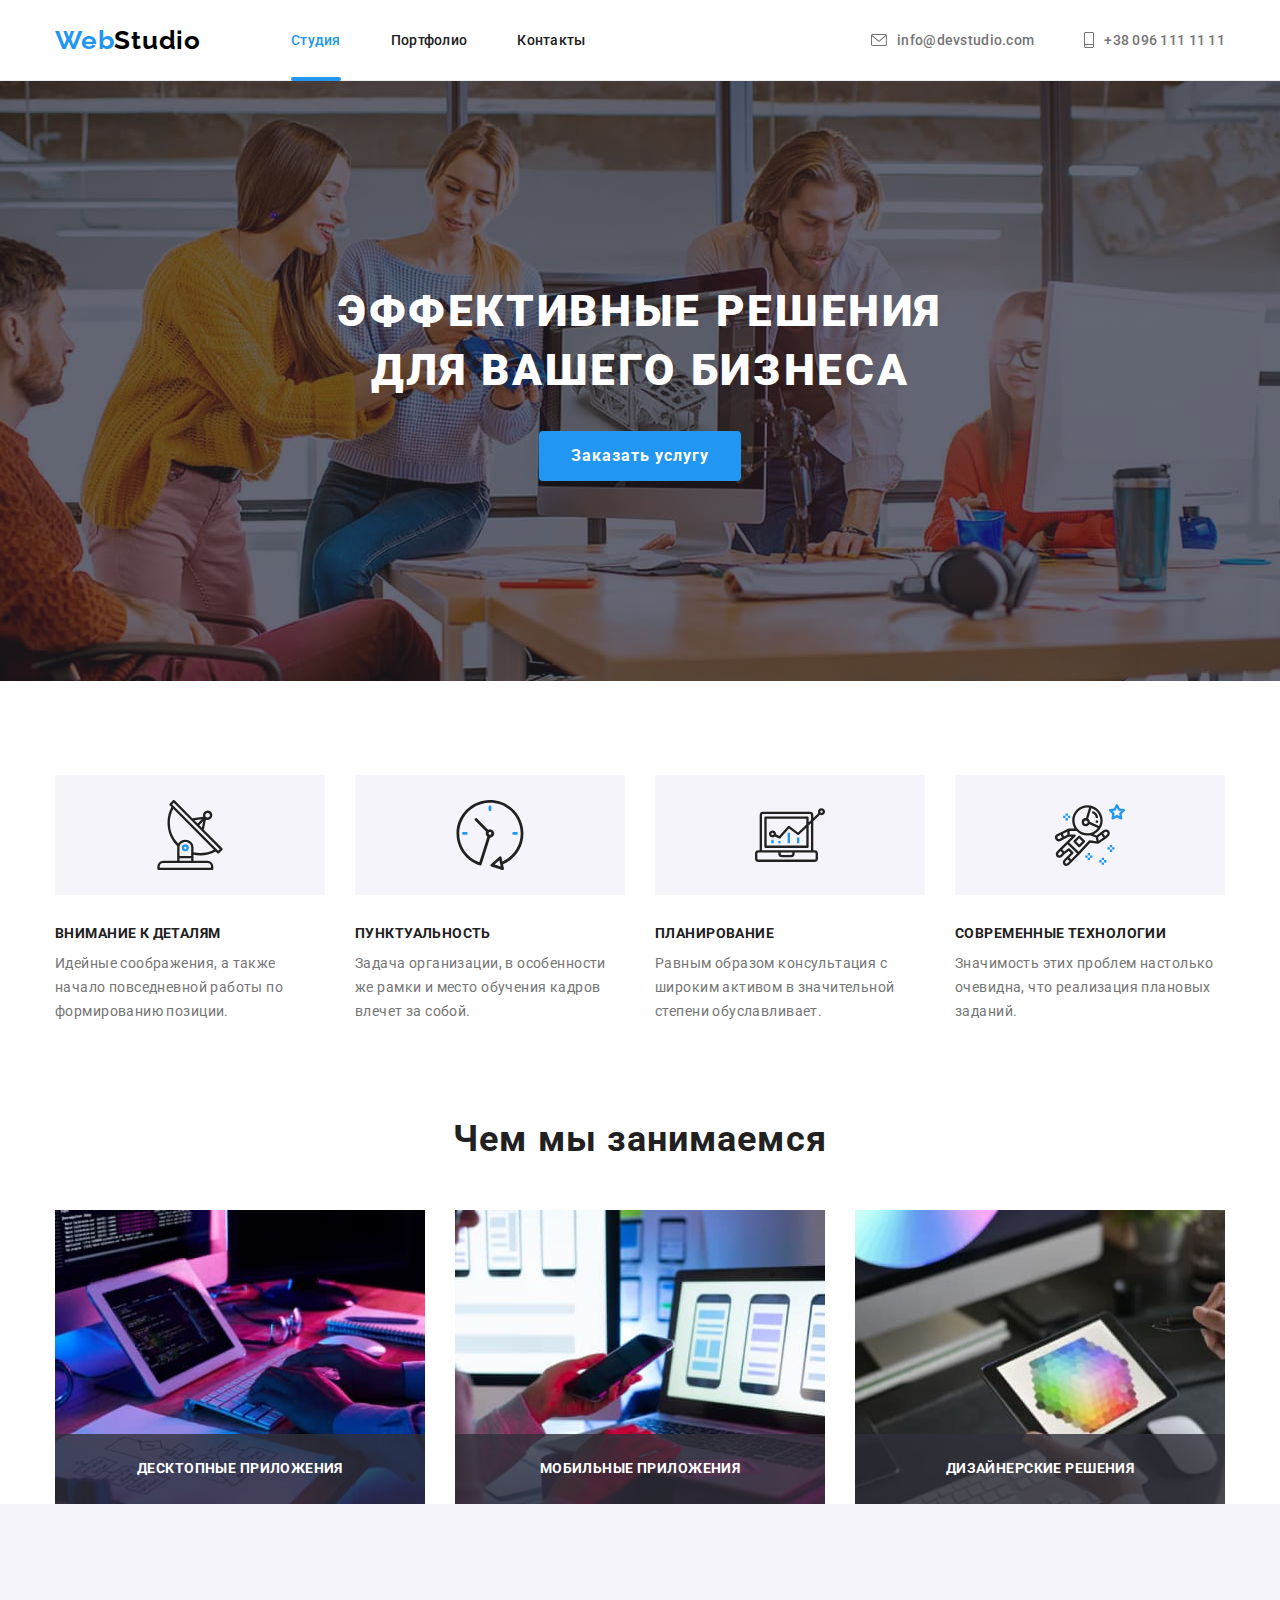
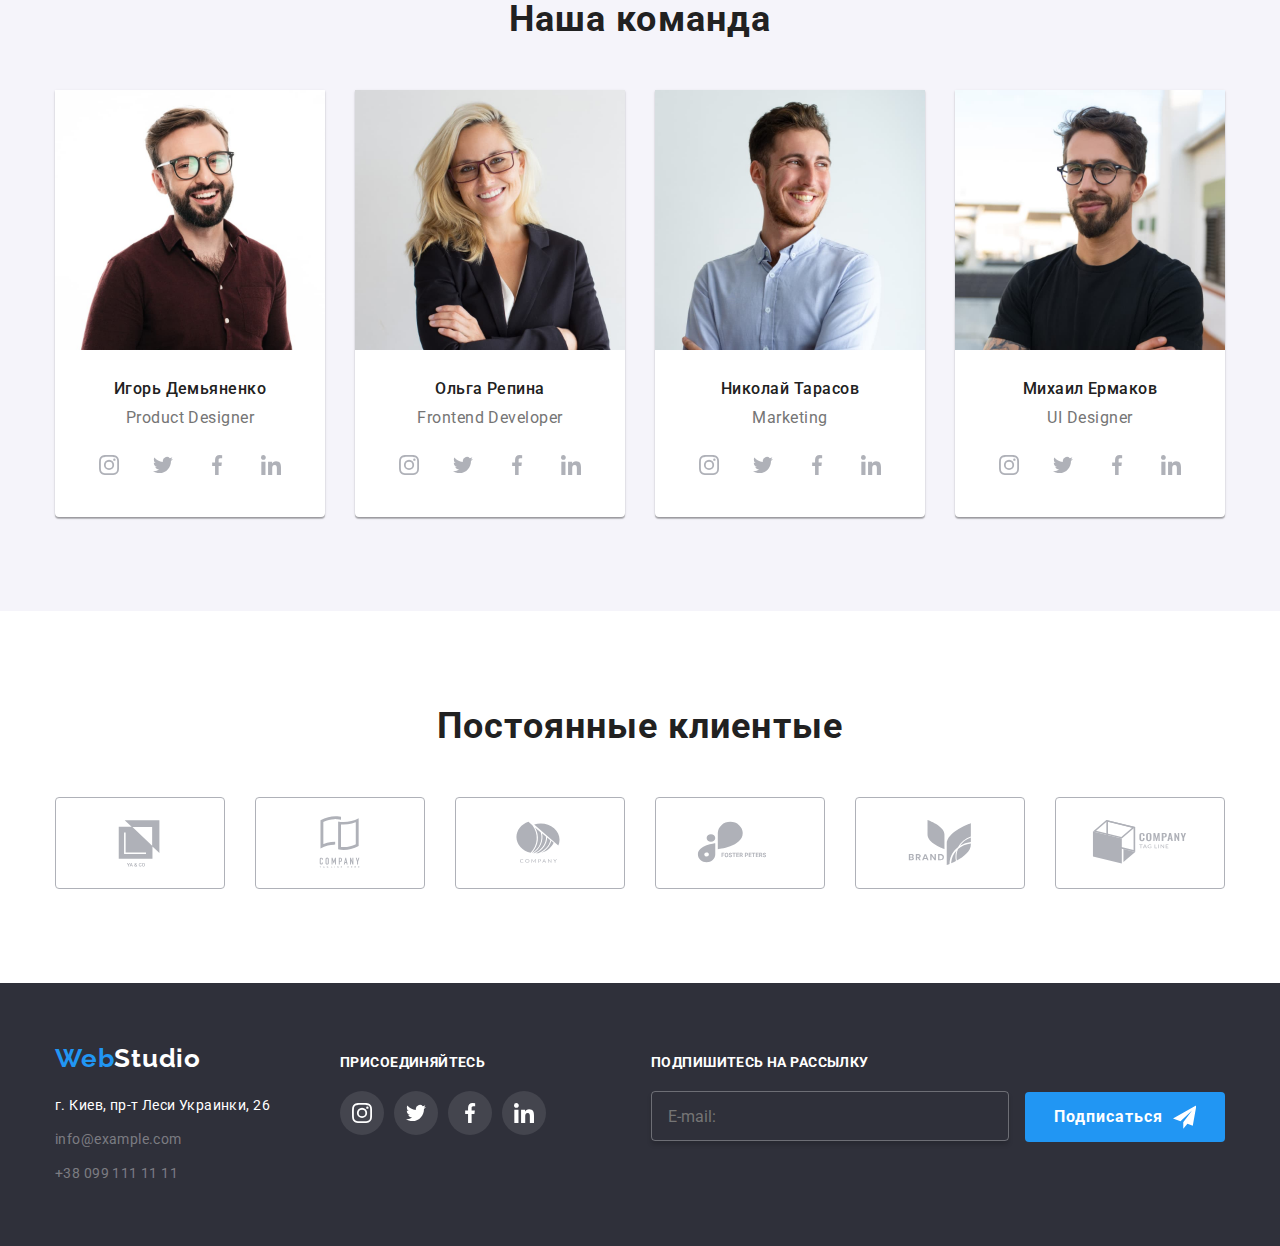
==== index.html @ 30e7fa19 "footer social" ====
<!DOCTYPE html>
<html lang="ru">
 <head>
    <meta charset="UTF-8">
    <meta http-equiv="X-UA-Compatible" content="IE=edge">
    <meta name="viewport" content="width=device-width, initial-scale=1.0">
    <title>WebStudio 7</title>
    <link 
       href="https://fonts.googleapis.com/css2?family=Raleway:wght@700&family=Roboto:wght@400;500;700;900&display=swap" 
       rel="stylesheet">
    <link  href="https://cdnjs.cloudflare.com/ajax/libs/modern-normalize/1.1.0/modern-normalize.min.css" rel="stylesheet">
      

    <link rel="stylesheet" href="./css/main.min.css">
 </head>
   <body>
       <!--LOGONAV--> 
        <header class="header">
            <div class="container header-container"> 
                <nav class="navigation">
                    <a class="logo" href="./index.html" lang="en">Web<span class="logo-color">Studio</span> </a>
                    <ul class="nav-list">
                        <li class="nav-list__item">
                            <a href="" class="nav-list__link link current">Студия</a>
                        </li>
                        <li class="nav-list__item">
                            <a href="./portfolio.html" class="nav-list__link link">Портфолио</a>
                        </li>
                        <li class="nav-list__item">
                            <a href="" class="nav-list__link link">Контакты</a>
                        </li>
                    </ul>
                </nav>   

                    <ul class="contact-list">
                        <li class="contact-item">
                            <a href="mailto:info@devstudio.com" class="contact-link mail link">
                            <svg class="icon-link-envelope"  width="16"  height="12">
                                <use href="./images/icon/symbol-defs.svg#icon-envelope"></use>
                            </svg>
                                 info@devstudio.com</a>
                        </li> 
                        <li class="contact-item ">
                            <a href="tel:+380961111111" class="contact-link phone link" > 
                                <svg class="icon-link-smartphone" width="10"  height="16">
                                    <use href="./images/icon/symbol-defs.svg#icon-smartphone"></use>
                                </svg>   
                                 +38 096 111 11 11</a>
                        </li>
                    </ul>
            </div>
        </header>
        <main>
            <!--BOX-->
            <section  class="box">
                <h1 class="box-title">Эффективные решения<br>для вашего бизнеса</h1>
                <button type="button" class="box-button" data-modal-open>Заказать услугу</button>   
            </section>
            <!--ПРЕТМУЩЕСТВА-->
            <section class="section">
                <div class="container"> 
                    <h2 class="visually-hidden" visually-hidden> Наши преимущества</h2>
                    <ul class="benefits-list">
                        <li class="benefits-list__item">
                            <div class="benefits-list__link" >
                                <svg class="benefits-list__icon" width="70"  height="70">
                                    <use href="./images/icon/symbol-defs.svg#icon-antenna"> </use>
                                 </svg>
                            </div>
                            <h3 class="benefits-list__title">Внимание к деталям</h3>
                            <p class="benefits-list__text">
                                Идейные соображения, а также начало повседневной работы по формированию позиции.
                            </p>
                        </li>
                        <li class="benefits-list__item">
                            <div class="benefits-list__link" >
                                <svg class="benefits-list__icon" width="70"  height="70">
                                    <use href="./images/icon/symbol-defs.svg#icon-clock"> </use>
                                 </svg>
                            </div>
                            <h3 class="benefits-list__title">Пунктуальность</h3>
                             <p class="benefits-list__text">
                                Задача организации, в особенности же рамки и место обучения кадров влечет за собой.
                             </p>
                        </li>
                        <li class="benefits-list__item">
                            <div class="benefits-list__link" >
                                <svg class="benefits-list__icon" width="70"  height="70">
                                    <use href="./images/icon/symbol-defs.svg#icon-diagram"> </use>
                                 </svg>
                            </div>
                            <h3 class="benefits-list__title">Планирование</h3>
                            <p class="benefits-list__text">
                                    Равным образом консультация с широким активом в значительной степени обуславливает.
                            </p>
                        </li>
                        <li class="benefits-list__item">
                            <div class="benefits-list__link" >
                                <svg class="benefits-list__icon" width="70"  height="70">
                                    <use href=  "./images/icon/symbol-defs.svg#icon-astronaut"> </use>
                                 </svg>
                            </div>
                            <h3 class="benefits-list__title">Современные технологии</h3>
                            <p class="benefits-list__text">
                                    Значимость этих проблем настолько очевидна, что реализация плановых заданий.
                            </p>
                        </li>
                    </ul>
                </div> 
            </section>   
            <!--Чем мы занимаемся-->
            <section class="directions section">
                <div class="container">
                    <h2 class="directions-title">Чем мы занимаемся</h2>
                  
                    <ul class="directions-list"> 
                        <li class="directions-list__item">
                                <a href="#" class="directions-list__link">
                                    <img src="./images/box1.jpg" alt="Работает за компютером"  width="370" height="297">
                                </a>
                                <p class="directions-list__text">Десктопные приложения</p>
                        </li>  
                        <li class="directions-list__item">
                                <a href="#" class="directions-list__link">
                                    <img src="./images/box2.jpg" alt="Выбирает дизайн мобильного приложения" width="370" height="297">
                                </a> 
                                <p class="directions-list__text">Мобильные приложения</p>
                        </li>
                        <li class="directions-list__item">
                                <a href="#" class="directions-list__link">
                                    <img src="./images/box3.jpg" alt="Выбирает цвет в палитре" width="370" height="297">
                                </a>
                                <p class="directions-list__text">Дизайнерские решения</p>

                        </li>
                     </ul>
                 </div>
            </section>   
            <!--Наша команда-->

                <section class="team section">
                    <div class="container"> 
                        <h2 class="team-title">Наша команда</h2>
                        <ul class="team-list">
                            <li class="team-list__item">
                                <img src="./images/productdesigner.jpg" alt="Фото Игоря Демьяненко" width="270" height="260">
                                <div class="team-list__container">
                                    <h3 class="team-list__name">Игорь Демьяненко</h3>
                                    <p class="team-list__position">Product Designer</p>
            <!-- Иконки соцсетей-->
                                    <ul class="social-list">
                                        <li class="social-list__item" > 
                                            <a class="social-list__link" href="">
                                            <svg class="social-list__icon" width="20"  height="20">
                                                <use href="./images/icon/symbol-defs.svg#icon-instagram"> </use>
                                            </svg>
                                            </a>
                                        </li>
                                        <li class="social-list__item"> 
                                            <a class="social-list__link"  href="">
                                            <svg class="social-list__icon" width="20"  height="20">
                                                <use href="./images/icon/symbol-defs.svg#icon-twitter"> </use>
                                            </svg>
                                            </a>
                                        </li>
                                        <li class="social-list__item"> 
                                            <a class="social-list__link" href="" >
                                            <svg class="social-list__icon" width="20"  height="20">
                                                <use href="./images/icon/symbol-defs.svg#icon-facebook"> </use>
                                            </svg>
                                            </a>
                                        </li>
                                        <li class="social-list__item"> 
                                            <a class="social-list__link" href="">
                                            <svg class="social-list__icon" width="20"  height="20">
                                                <use href="./images/icon/symbol-defs.svg#icon-linkedin"> </use>
                                            </svg>
                                            </a>
                                        </li>
                                    </ul>
                                </div>
                            </li>                   
                            <li class="team-list__item">
                                <img src="./images/frontenddeveloper.jpg" alt="Фото Ольги Репиной" width="270" height="260">
                                <div class="team-list__container">
                                    <h3 class="team-list__name">Ольга Репина</h3>
                                    <p class="team-list__position">Frontend Developer</p>

                                  <ul class="social-list">
                                        <li class="social-list__item" > 
                                            <a class="social-list__link" href="">
                                            <svg class="social-list__icon" width="20"  height="20">
                                                <use href="./images/icon/symbol-defs.svg#icon-instagram"> </use>
                                            </svg>
                                            </a>
                                        </li>
                                        <li class="social-list__item" > 
                                            <a class="social-list__link" href="">
                                            <svg class="social-list__icon" width="20"  height="20">
                                                <use href="./images/icon/symbol-defs.svg#icon-twitter"> </use>
                                            </svg>
                                            </a>
                                        </li>
                                        <li class="social-list__item" > 
                                            <a class="social-list__link" href="">
                                            <svg class="social-list__icon" width="20"  height="20">
                                                <use href="./images/icon/symbol-defs.svg#icon-facebook"> </use>
                                            </svg>
                                            </a>
                                        </li>
                                        <li class="social-list__item" > 
                                            <a class="social-list__link" href="">
                                            <svg class="social-list__icon" width="20"  height="20">
                                                <use href="./images/icon/symbol-defs.svg#icon-linkedin"> </use>
                                            </svg>
                                            </a>
                                        </li>
                                    </ul>
                                </div>    
                            </li>
                            <li class="team-list__item">
                                <img src="./images/marketing.jpg" alt="Фото Николая Тарасова" width="270" height="260">
                                <div class="team-list__container">
                                    <h3 class="team-list__name">Николай Тарасов</h3>
                                    <p class="team-list__position">Marketing</p>
                                    <ul class="social-list">
                                        <li class="social-list__item" > 
                                            <a class="social-list__link" href="">
                                            <svg class="social-list__icon" width="20"  height="20">
                                                <use href="./images/icon/symbol-defs.svg#icon-instagram"> </use>
                                            </svg>
                                            </a>
                                        </li>
                                        <li class="social-list__item" > 
                                            <a class="social-list__link" href="">
                                            <svg class="social-list__icon" width="20"  height="20">
                                                <use href="./images/icon/symbol-defs.svg#icon-twitter"> </use>
                                            </svg>
                                            </a>
                                        </li>
                                        <li class="social-list__item" > 
                                            <a class="social-list__link" href="">
                                            <svg class="social-list__icon" width="20"  height="20">
                                                <use href="./images/icon/symbol-defs.svg#icon-facebook"> </use>
                                            </svg>
                                            </a>
                                        </li>
                                        <li class="social-list__item" > 
                                            <a class="social-list__link" href="">
                                            <svg class="social-list__icon" width="20"  height="20">
                                                <use href="./images/icon/symbol-defs.svg#icon-linkedin"> </use>
                                            </svg>
                                            </a>
                                        </li>
                                    </ul>
                                </div>
                            </li>
                            <li class="team-list__item">
                                <img src="./images/uidesigner.jpg" alt="Фото Михаила Ермакова" width="270" height="260">
                                <div class="team-list__container">
                                    <h3 class="team-list__name">Михаил Ермаков</h3>
                                    <p class="team-list__position">UI Designer</p>
                                    <ul class="social-list links">
                                        <li class="social-list__item" > 
                                            <a class="social-list__link" href="">
                                            <svg class="social-list__icon" width="20"  height="20">
                                                <use href="./images/icon/symbol-defs.svg#icon-instagram"> </use>
                                            </svg>
                                            </a>
                                        </li>
                                        <li class="social-list__item" > 
                                            <a class="social-list__link" href="">
                                            <svg class="social-list__icon" width="20"  height="20">
                                                <use href="./images/icon/symbol-defs.svg#icon-twitter"> </use>
                                            </svg>
                                            </a>
                                        </li>
                                        <li class="social-list__item" > 
                                            <a class="social-list__link" href="">
                                            <svg class="social-list__icon" width="20"  height="20">
                                                <use href="./images/icon/symbol-defs.svg#icon-facebook"> </use>
                                            </svg>
                                            </a>
                                        </li>
                                        <li class="social-list__item" > 
                                            <a class="social-list__link" href="">
                                            <svg class="social-list__icon" width="20"  height="20">
                                                <use href="./images/icon/symbol-defs.svg#icon-linkedin"> </use>
                                            </svg>
                                            </a>
                                        </li>
                                    </ul>
                                </div>
                            </li>
                        </ul>   
                    </div> 
                </section>   
            <!--Постоянные клиентые-->

                <section class="clients section">
                    <div class="container">
                        <h2 class="clients-title">Постоянные клиентые</h2>
                        <ul class="clients-list"> 
                            <li class="clients-list__item">
                                <a href="#" class="clients-list__link">
                                    <svg class="clients-list__icon" width="106"  height="60">
                                        <use href="./images/icon/symbol-defs.svg#icon-Logo1"></use>
                                    </svg>
                                </a>
                            </li>
                            <li class="clients-list__item">
                                <a href="#" class="clients-list__link">
                                    <svg class="clients-list__icon" width="106"  height="60">
                                        <use href="./images/icon/symbol-defs.svg#icon-Logo2"></use>
                                    </svg>
                                </a>
                            </li> 
                            <li class="clients-list__item">
                                <a href="#" class="clients-list__link">
                                    <svg class="clients-list__icon" width="106"  height="60">
                                        <use href="./images/icon/symbol-defs.svg#icon-Logo3"></use>
                                    </svg>
                                </a>
                            </li> 
                            <li class="clients-list__item">
                                <a href="#" class="clients-list__link">
                                    <svg class="clients-list__icon" width="106"  height="60">
                                        <use href="./images/icon/symbol-defs.svg#icon-Logo4"></use>
                                    </svg>
                                </a>
                            </li> 
                            <li class="clients-list__item">
                                <a href="#" class="clients-list__link">
                                    <svg class="clients-list__icon" width="106"  height="60">
                                        <use href="./images/icon/symbol-defs.svg#icon-Logo5"></use>
                                    </svg>
                                </a>
                            </li> 
                            <li class="clients-list__item">
                                <a href="#" class="clients-list__link"><img src="" alt=""  width="" height="">
                                    <svg class="clients-list__icon" width="106"  height="60">
                                        <use href="./images/icon/symbol-defs.svg#icon-Logo6"></use>
                                    </svg>
                                </a>
                            </li>   
                         </ul>
                     </div>
                </section>   
        </main>
        <!--footer-->
        <footer class="footer">
            <div class="footer-container container"> 
                <div class="footer-position">
                    <a class="footer-logo"  href="./index.html" lang="en" >Web<span class="footer-color">Studio</span></a> 
                    <address class="address">
                        <ul class="address-list">
                            <li class="address-item">
                                <a href="https://www.google.com.ua/maps/place/%D0%B1%D1%83%D0%BB.+%D0%9B%D0%B5%D1%81%D0%B8+%D0%A3%D0%BA%D1%80%D0%B0%D0%B8%D0%BD%D0%BA%D0%B8,+26,+%D0%9A%D0%B8%D0%B5%D0%B2,+02000/@50.4265807,30.5361971,17z/data=!3m1!4b1!4m5!3m4!1s0x40d4cf0e033ecbe9:0x57a4dffefec77da0!8m2!3d50.4265807!4d30.5383858?hl=ru" 
                                    target="_blank" class="footer-address">г. Киев, пр-т Леси Украинки, 26</a>
                                </li>
                            <li class="address-item">
                                <a href="mailto:info@example.com" class="footer-link">info@example.com</a>
                            </li>
                            <li class="address-item">
                                <a href="tel:+3809911111111" class="footer-link">+38 099 111 11 11</a>
                            </li>
                        </ul>
                    </address>
                </div>
                
                <div class="footer-social">
                    <h3 class="footer-title">присоединяйтесь</h3>
                    <ul class="footer-social-list">
                        <li class="footer-social-list__item"> 
                            <a class="footer-social-list__link" href="">
                            <svg class="footer-social-list__icon" width="20"  height="20">
                                <use href="./images/icon/symbol-defs.svg#icon-instagram"> </use>
                            </svg>
                            </a>
                        </li>
                        <li class="footer-social-list__item"> 
                            <a class="footer-social-list__link" href="">
                            <svg class="footer-social-list__icon" width="20"  height="20">
                                <use href="./images/icon/symbol-defs.svg#icon-twitter"> </use>
                            </svg>
                            </a>
                        </li>
                        <li class="footer-social-list__item"> 
                            <a class="footer-social-list__link" href="">
                            <svg class="footer-social-list__icon" width="20"  height="20">
                                <use href="./images/icon/symbol-defs.svg#icon-facebook"> </use>
                            </svg>
                            </a>
                        </li>
                        <li class="footer-social-list__item"> 
                            <a class="footer-social-list__link" href="">
                            <svg class="footer-social-list__icon" width="20"  height="20">
                                <use href="./images/icon/symbol-defs.svg#icon-linkedin"> </use>
                            </svg>
                            </a>
                        </li>
                    </ul>
                </div>

        <!-- 6 дз футер-->
                <div class="subscribe">
                    <h3 class="subscribe-title">подпишитесь на рассылку</h3>
                    <form class="subscribe-form">

                        <label class="subscribe-label"> 
                          <input type="email" class="subscribe-input" name="email" placeholder="E-mail:"/>
                        </label>

                        <button type="submit" class="subscribe-button">Подписаться
                            <svg class="subscribe-button-icon" width="24"  height="24">
                                <use href="./images/icon/symbol-defs.svg#icon-icon-send"></use>
                            </svg>
                        </button>

                    </form>

                </div>
            </div> 
        </footer>

<!--модалное окно-->
        <div class="backdrop is-hidden" data-modal>
            <div class="modal">
                <button type="button" class="modal-button" data-modal-close>
                    <svg class="close-modal" width="30" height="30">
                        <use href="./images/icon/symbol-defs.svg#icon-close-modal-blue">
                        </use>
                    </svg>
                </button>

<!--модалное окно форма-->
                <form  class="modal-form">
                    <h3 class="modal-title">Оставьте свои данные, мы вам перезвоним</h3>
                    <div class="modal-item">
                        <label class="modal-label">
                            Имя
                            <input class="modal-input" type="text" name="name" >
                            <svg class="modal-button-icon" width="18" height="18">
                                <use href="./images/icon/symbol-defs.svg#icon-person"></use>
                            </svg>
                        </label>
                    </div>
                    <div class="modal-item">
                        <label class="modal-label">
                            Телефон
                            <input class="modal-input" type="tel" name="phone">
                            <svg class="modal-button-icon" width="18" height="18">
                                <use href="./images/icon/symbol-defs.svg#icon-phone"></use>
                            </svg>
                        </label>
                    </div>
                    <div class="modal-item">
                        <label class="modal-label">
                            Почта
                            <input class="modal-input" type="email" name="email">
                            <svg class="modal-button-icon" width="18" height="18">
                                <use href="./images/icon/symbol-defs.svg#icon-email"></use>
                            </svg>
                        </label>
                    </div>	
                    <div class="modal-item">
                        <label class="modal-label text">
                            Комментарий
                            <textarea class="modal-textarea" name="comment" 
                            cols="30" rows="10" placeholder="Введите текст"></textarea>
                        </label>
                    </div>
                    <label class="modal-label-checkbox">
                        <span class="checkbox-span">Соглашаюсь с рассылкой и принимаю 
                            <a href="https://www.google.com/" target="_blank"
                                class="modal_link">Условия договора</a>
                        </span>
                        <input class="modal-checkbox" type="checkbox">
                        <span class="checkbox-icon"></span> 
                    </label>
                
                    <div class="modal-submit-wrapper">
                        <button type="submit" class="modal-submit" >Отправить</button>
                    </div>
                </form>
            </div>
        </div>

        <script src="./js/modal.js" ></script>
   </body>
</html>
---- css/main.min.css ----
:root{--primary-text-color: #757575;--title-text-color: #212121;--accent-color: #2196F3;--color-logo: #000000;--color-background: #2F303A;--color-footer-contact: #FFFFFF60;--background-button-member: #F5F4FA;--primary-color-white: #FFFFFF;--color-box-button: #188CEB}.visually-hidden{position:absolute;width:1px;height:1px;margin:-1px;padding:0;overflow:hidden;border:0;clip:rect(0 0 0 0)}h1,h2,h3,h4,h5,h6,p{margin-top:0;margin-bottom:0}body{font-family:roboto,sans-serif;min-width:1200px}ul{list-style:none;padding:0;margin:0}img{display:block;max-width:100%;height:auto}.section{padding-top:94px;padding-bottom:94px}.container{width:1200px;padding:0 15px;margin:0 auto}.backdrop{position:fixed;top:0;left:0;width:100%;height:100%;background-color:rgba(0,0,0,.2);opacity:1;-webkit-transition:opacity 250ms cubic-bezier(0.4, 0, 0.2, 1);transition:opacity 250ms cubic-bezier(0.4, 0, 0.2, 1)}.backdrop.is-hidden{opacity:0;pointer-events:none}.backdrop.is-hidden .modal{-webkit-transform:translate(-50%, -50%) scale(1.2);transform:translate(-50%, -50%) scale(1.2)}.modal{position:absolute;left:50%;top:50%;-webkit-transform:translate(-50%, -50%) scale(1);transform:translate(-50%, -50%) scale(1);width:528px;height:581px;padding:40px;-webkit-box-shadow:0px 1px 3px rgba(0,0,0,.12),0px 1px 1px rgba(0,0,0,.14),0px 2px 1px rgba(0,0,0,.2);box-shadow:0px 1px 3px rgba(0,0,0,.12),0px 1px 1px rgba(0,0,0,.14),0px 2px 1px rgba(0,0,0,.2);border-radius:4px;background-color:var(--primary-color-white);-webkit-transition:-webkit-transform 250ms cubic-bezier(0.4, 0, 0.2, 1);transition:-webkit-transform 250ms cubic-bezier(0.4, 0, 0.2, 1);transition:transform 250ms cubic-bezier(0.4, 0, 0.2, 1);transition:transform 250ms cubic-bezier(0.4, 0, 0.2, 1), -webkit-transform 250ms cubic-bezier(0.4, 0, 0.2, 1)}.modal-title{font-size:20px;line-height:1.15;text-align:center;letter-spacing:.03em;color:var(--title-text-color);margin-bottom:12px}.modal-item:not(:last-child){margin-bottom:10px}.modal-item:last-child{margin-bottom:20px}.modal-label{position:relative;display:-webkit-box;display:-ms-flexbox;display:flex;-webkit-box-orient:vertical;-webkit-box-direction:normal;-ms-flex-direction:column;flex-direction:column}.modal-label{font-size:12px;line-height:1.17;letter-spacing:.01em;color:var(--primary-text-color)}.modal-button-icon{position:absolute;left:12px;bottom:11px;fill:var(--title-text-color)}.modal-label:focus-within .modal-button-icon{fill:var(--accent-color)}.modal-input{height:40px;border:1px solid rgba(33,33,33,.2);border-radius:4px;outline:none;padding:11px;padding-left:40px;margin-top:4px}.modal-input:focus{border-color:var(--accent-color)}.modal-textarea{height:120px;border:1px solid rgba(33,33,33,.2);border-radius:4px;padding:12px 16px;resize:none;outline:none;margin-top:4px}.modal-textarea:focus{border-color:var(--accent-color)}.modal-item textarea::-webkit-input-placeholder{font-size:14px;line-height:1.14;letter-spacing:.01em;color:rgba(117,117,117,.5)}.modal-item textarea::-moz-placeholder{font-size:14px;line-height:1.14;letter-spacing:.01em;color:rgba(117,117,117,.5)}.modal-item textarea:-ms-input-placeholder{font-size:14px;line-height:1.14;letter-spacing:.01em;color:rgba(117,117,117,.5)}.modal-item textarea::-ms-input-placeholder{font-size:14px;line-height:1.14;letter-spacing:.01em;color:rgba(117,117,117,.5)}.modal-item textarea::placeholder{font-size:14px;line-height:1.14;letter-spacing:.01em;color:rgba(117,117,117,.5)}.modal-label-checkbox{position:relative;display:-webkit-box;display:-ms-flexbox;display:flex;-webkit-box-orient:horizontal;-webkit-box-direction:reverse;-ms-flex-direction:row-reverse;flex-direction:row-reverse;-webkit-box-pack:center;-ms-flex-pack:center;justify-content:center;-webkit-box-align:center;-ms-flex-align:center;align-items:center;margin-bottom:30px;margin-top:20px}.modal-checkbox{-webkit-appearance:none;-moz-appearance:none;appearance:none}.modal-checkbox:checked+.checkbox-icon{background-position:center;border:rgba(0,0,0,0);background-color:var(--accent-color);background-image:url(../images/icon/icon-check2.svg);background-origin:border-box;background-repeat:no-repeat}.checkbox-icon{width:15px;height:15px;border:2px solid #000;border-radius:2px}.checkbox-span{font-size:14px;line-height:1.71;letter-spacing:.03em;color:var(--primary-text-color);margin-left:10px}.modal_link{font-size:14px;line-height:1.71;letter-spacing:.03em;color:var(--accent-color);text-decoration:none;cursor:pointer;-webkit-transition:color 250ms cubic-bezier(0.4, 0, 0.2, 1);transition:color 250ms cubic-bezier(0.4, 0, 0.2, 1)}.modal_link:hover,.modal_link:focus{color:var(--color-box-button);text-decoration:underline}.modal-submit-wrapper{display:-webkit-box;display:-ms-flexbox;display:flex;-webkit-box-pack:center;-ms-flex-pack:center;justify-content:center}.modal-submit{font-family:"Roboto";font-style:normal;font-weight:700;font-size:16px;line-height:1.88;letter-spacing:.06em;padding:10px;width:200px;text-align:center;border:none;-webkit-transition:background-color 250ms cubic-bezier(0.4, 0, 0.2, 1);transition:background-color 250ms cubic-bezier(0.4, 0, 0.2, 1);color:var(--primary-color-white);background-color:var(--accent-color);border-radius:4px;cursor:pointer}.modal-submit:hover,.modal-submit:focus{background-color:var(--color-box-button)}.modal-button{position:absolute;right:8px;top:8px;padding:0;font-size:0;border-radius:50%;cursor:pointer;border:none;stroke-opacity:.1;-webkit-transition:background-color 250ms cubic-bezier(0.4, 0, 0.2, 1);transition:background-color 250ms cubic-bezier(0.4, 0, 0.2, 1)}.modal-button:hover,.modal-button:focus{fill:var(--accent-color)}.social-list{display:-webkit-box;display:-ms-flexbox;display:flex;-webkit-box-pack:center;-ms-flex-pack:center;justify-content:center;margin-top:16px}.social-list__icon{fill:#afb1b8;-webkit-transition:fill 250ms cubic-bezier(0.4, 0, 0.2, 1);transition:fill 250ms cubic-bezier(0.4, 0, 0.2, 1)}.social-list__link{display:-webkit-box;display:-ms-flexbox;display:flex;-webkit-box-align:center;-ms-flex-align:center;align-items:center;-webkit-box-pack:center;-ms-flex-pack:center;justify-content:center;width:44px;height:44px;background-color:rgba(0,0,0,0);border-radius:50%;-webkit-transition:background-color 250ms cubic-bezier(0.4, 0, 0.2, 1);transition:background-color 250ms cubic-bezier(0.4, 0, 0.2, 1)}.social-list__link:hover,.social-list__link:focus{background-color:var(--color-box-button)}.social-list__link:hover .social-list__icon,.social-list__link:focus .social-list__icon{fill:var(--primary-color-white)}.social-list__item+.social-list__item{margin-left:10px}.footer-container{display:-webkit-box;display:-ms-flexbox;display:flex;-webkit-box-align:baseline;-ms-flex-align:baseline;align-items:baseline}.footer-social{margin-left:70px}.footer-title{color:var(--primary-color-white);font-style:normal;font-weight:700;font-size:14px;line-height:1.17;text-transform:uppercase;letter-spacing:.03em}.footer-social-list{display:-webkit-box;display:-ms-flexbox;display:flex;-webkit-box-pack:center;-ms-flex-pack:center;justify-content:center;margin-top:20px}.footer-social-list__item+.footer-social-list__item{margin-left:10px}.footer-social-list__link{display:-webkit-box;display:-ms-flexbox;display:flex;-webkit-box-align:center;-ms-flex-align:center;align-items:center;-webkit-box-pack:center;-ms-flex-pack:center;justify-content:center;width:44px;height:44px;background-color:rgba(0,0,0,0);border-radius:50%;background-color:rgba(255,255,255,.1);-webkit-transition:background-color 250ms cubic-bezier(0.4, 0, 0.2, 1);transition:background-color 250ms cubic-bezier(0.4, 0, 0.2, 1)}.footer-social-list__link:hover,.footer-social-list__link:focus{background-color:var(--accent-color)}.footer-social-list__icon{fill:var(--primary-color-white)}.logo{color:var(--accent-color);font-family:Raleway,cursive;font-weight:700;font-size:26px;line-height:1.17;text-decoration:none;text-transform:none;letter-spacing:.03em}.logo-color{color:var(--color-logo)}.header{border-bottom:1px solid #ececec}.header-container{display:-webkit-box;display:-ms-flexbox;display:flex;-webkit-box-pack:center;-ms-flex-pack:center;justify-content:center}.navigation,.nav-list,.contact-list{display:-webkit-box;display:-ms-flexbox;display:flex;-webkit-box-align:center;-ms-flex-align:center;align-items:center}.nav-list .nav-list__item+.nav-list__item{margin-left:50px}.nav-list{margin-left:90px}.nav-list__item{position:relative}.current::after{content:"";position:absolute;left:0;bottom:-1px;display:block;width:100%;height:4px;border-radius:2px;background-color:var(--accent-color)}.contact-item+.contact-item{margin-left:50px}.contact-list{margin-left:auto}.nav-list__link{display:block;padding-top:32px;padding-bottom:32px}.nav-list__link,.contact-link{-webkit-transition:color 250ms cubic-bezier(0.4, 0, 0.2, 1);transition:color 250ms cubic-bezier(0.4, 0, 0.2, 1)}.link{color:var(--title-text-color);font-weight:500;font-size:14px;line-height:1.17;text-decoration:none;text-transform:none;letter-spacing:.02em}.link:hover,.link:focus{color:var(--accent-color)}.nav-list .link.current{color:var(--accent-color)}.contact-link{color:var(--primary-text-color);font-weight:500;font-size:14px;line-height:1.17;text-decoration:none;text-transform:none;letter-spacing:.02em}.icon-link-envelope,.icon-link-smartphone{fill:currentColor;margin-right:10px}.contact-link.mail,.contact-link.phone{display:-webkit-box;display:-ms-flexbox;display:flex;-webkit-box-align:center;-ms-flex-align:center;align-items:center;color:var(--primary-text-color)}.contact-link:hover,.contact-link:focus{color:var(--accent-color)}.link.contact-link:focus,.link.contact-link::after{color:var(--accent-color);cursor:pointer;fill:currentColor;-webkit-transition:color 250ms cubic-bezier(0.4, 0, 0.2, 1);transition:color 250ms cubic-bezier(0.4, 0, 0.2, 1)}.box{margin-left:auto;margin-right:auto;display:-webkit-box;display:-ms-flexbox;display:flex;-webkit-box-orient:vertical;-webkit-box-direction:normal;-ms-flex-direction:column;flex-direction:column;-webkit-box-pack:center;-ms-flex-pack:center;justify-content:center;-webkit-box-align:center;-ms-flex-align:center;align-items:center;text-align:center;height:600px;max-width:1600px;background-image:-webkit-gradient(linear, left top, right top, from(rgba(47, 48, 58, 0.4)), to(rgba(47, 48, 58, 0.4))),url(../images/officebackground\ .jpg);background-image:linear-gradient(to right, rgba(47, 48, 58, 0.4), rgba(47, 48, 58, 0.4)),url(../images/officebackground\ .jpg);background-repeat:no-repeat;background-position:center;background-size:cover;background-color:#2f303a}.box-title{width:696px;margin-bottom:30px;color:var(--primary-color-white);font-weight:900;font-size:44px;line-height:1.36;text-align:center;text-transform:uppercase;letter-spacing:.06em}.box-button{display:-webkit-box;display:-ms-flexbox;display:flex;color:var(--primary-color-white);background-color:var(--accent-color);font-family:Roboto,sans-serif;font-weight:700;font-size:16px;line-height:1.88;letter-spacing:.06em;cursor:pointer;-webkit-transition:color 250ms cubic-bezier(0.4, 0, 0.2, 1);transition:color 250ms cubic-bezier(0.4, 0, 0.2, 1);border:0px;border-radius:4px;padding:10px 32px;border:rgba(0,0,0,0)}.box-button:hover,.box-button:focus{background-color:var(--color-box-button)}.benefits-list__title{color:var(--title-text-color);font-weight:700;font-size:14px;line-height:1.17;text-transform:uppercase;letter-spacing:.03em;margin-bottom:10px}.benefits-list__text{color:var(--primary-text-color);font-size:14px;line-height:1.71;text-transform:none;letter-spacing:.03em;max-width:270px}.benefits-list{display:-webkit-box;display:-ms-flexbox;display:flex}.benefits-list .benefits-list__item+.benefits-list__item{margin-left:30px}.benefits-list__link{width:270px;height:120px;background-color:#f5f4fa;margin-bottom:30px;display:-webkit-box;display:-ms-flexbox;display:flex;-webkit-box-align:center;-ms-flex-align:center;align-items:center;-webkit-box-pack:center;-ms-flex-pack:center;justify-content:center}.directions-title{color:var(--title-text-color);font-weight:700;font-size:36px;line-height:1.17;text-align:center;text-transform:none;letter-spacing:.03em}.directions-list{display:-webkit-box;display:-ms-flexbox;display:flex;padding-top:50px}.directions-list__item+.directions-list__item{margin-left:30px}.directions.section{padding-top:0;padding-bottom:0}.directions-list__item{position:relative}.directions-list__text{position:absolute;bottom:0;width:100%;height:70px;display:-webkit-box;display:-ms-flexbox;display:flex;-webkit-box-align:center;-ms-flex-align:center;align-items:center;-webkit-box-pack:center;-ms-flex-pack:center;justify-content:center;font-weight:700;font-size:14px;line-height:1.14;letter-spacing:.03em;text-transform:uppercase;color:var(--primary-color-white);background:rgba(47,48,58,.8)}.team-list{display:-webkit-box;display:-ms-flexbox;display:flex;margin-top:50px}.team-list__container{padding:30px 0}.team-title{color:var(--title-text-color);font-weight:700;font-size:36px;line-height:1.17;text-align:center;text-transform:none;letter-spacing:.03em}.team{background-color:var(--background-button-member)}.team-list__item{background-color:var(--primary-color-white);-webkit-box-shadow:0px 1px 3px rgba(0,0,0,.12),0px 1px 1px rgba(0,0,0,.14),0px 2px 1px rgba(0,0,0,.2);box-shadow:0px 1px 3px rgba(0,0,0,.12),0px 1px 1px rgba(0,0,0,.14),0px 2px 1px rgba(0,0,0,.2);border-radius:0px 0px 4px 4px}.team-list__item+.team-list__item{margin-left:30px}.team-list__name{color:var(--title-text-color);font-weight:500;font-size:16px;line-height:1.17;text-align:center;text-transform:none;letter-spacing:.03em}.team-list__position{margin-top:10px;color:var(--primary-text-color);font-size:16px;line-height:1.17;text-align:center;text-transform:none;letter-spacing:.03em}.clients-title{color:var(--title-text-color);font-weight:700;font-size:36px;line-height:1.17;text-align:center;text-transform:none;letter-spacing:.03em}.clients-list{display:-webkit-box;display:-ms-flexbox;display:flex;-webkit-box-pack:justify;-ms-flex-pack:justify;justify-content:space-between;margin-top:50px}.clients-list__item{width:170px;height:92px}.clients-list__link{width:100%;height:100%;border:1px solid #afb1b8;border-radius:4px;display:-webkit-box;display:-ms-flexbox;display:flex;-webkit-box-align:center;-ms-flex-align:center;align-items:center;-webkit-box-pack:center;-ms-flex-pack:center;justify-content:center;-webkit-transition:border-color 250ms cubic-bezier(0.4, 0, 0.2, 1);transition:border-color 250ms cubic-bezier(0.4, 0, 0.2, 1)}.clients-list__icon{fill:#afb1b8;-webkit-transition:fill 250ms cubic-bezier(0.4, 0, 0.2, 1);transition:fill 250ms cubic-bezier(0.4, 0, 0.2, 1)}.clients-list__link:hover,.clients-list__link:focus{border-color:var(--color-box-button)}.clients-list__link:hover .clients-list__icon,.clients-list__link:focus .clients-list__icon{fill:var(--color-box-button)}.footer{background-color:var(--color-background);padding:60px 0}.address{margin-top:20px}.address-list{display:-webkit-box;display:-ms-flexbox;display:flex;-webkit-box-orient:vertical;-webkit-box-direction:normal;-ms-flex-direction:column;flex-direction:column}.address-item+.address-item{margin-top:10px}.footer-logo{color:var(--accent-color);font-family:Raleway;font-weight:700;font-size:26px;line-height:1.17;text-decoration:none;text-transform:none;letter-spacing:.03em}.footer-color{color:var(--primary-color-white)}.footer-address{color:var(--primary-color-white);font-style:normal;font-size:14px;line-height:1.71;text-decoration:none;text-transform:none;letter-spacing:.03em}.footer-link{color:var(--color-footer-contact);font-style:normal;font-size:14px;line-height:1.71;text-decoration:none;text-transform:none;letter-spacing:.03em}.subscribe{margin-left:auto}.subscribe-title{font-weight:700;font-size:14px;line-height:1.14;letter-spacing:.03em;text-transform:uppercase;color:var(--primary-color-white)}.subscribe-form{margin-top:20px}.subscribe-input{width:358px;height:50px;border-radius:4px;padding:15px 16px;background-color:rgba(0,0,0,0);border:1px solid rgba(255,255,255,.3);-webkit-box-shadow:0px 4px 4px rgba(0,0,0,.15);box-shadow:0px 4px 4px rgba(0,0,0,.15);color:var(--primary-color-white)}.subscribe-button{display:-webkit-inline-box;display:-ms-inline-flexbox;display:inline-flex;-webkit-box-align:center;-ms-flex-align:center;align-items:center;font-family:Roboto,sans-serif;font-style:normal;font-weight:700;font-size:16px;line-height:1.88;letter-spacing:.06em;width:200px;height:50px;border-radius:4px;border:none;margin-left:12px;color:var(--primary-color-white);background-color:var(--accent-color);cursor:pointer;-webkit-transition:color 250ms cubic-bezier(0.4, 0, 0.2, 1);transition:color 250ms cubic-bezier(0.4, 0, 0.2, 1);padding:10px 29px}.subscribe-button:hover,.subscribe-button:focus{background-color:var(--color-box-button)}.subscribe-button-icon{margin-left:10px;fill:var(--primary-color-white)}.filter-list{display:-webkit-box;display:-ms-flexbox;display:flex;-webkit-box-pack:center;-ms-flex-pack:center;justify-content:center;margin-bottom:50px}.filter-list__item+.filter-list__item{margin-left:8px}.filter-list__button{margin:0 auto;border-radius:4px;padding:6px 22px;-webkit-transition-property:color;transition-property:color;font-family:Roboto,sans-serif;color:var(--title-text-color);background-color:var(--background-button-member);font-weight:500;font-size:16px;line-height:1.63;letter-spacing:.03em;text-align:center;cursor:pointer;text-transform:none;font-family:inherit;border:rgba(0,0,0,0);-webkit-box-shadow:0px 3px 1px rgba(0,0,0,.1),0px 1px 2px rgba(0,0,0,.08),0px 2px 2px rgba(0,0,0,.12);box-shadow:0px 3px 1px rgba(0,0,0,.1),0px 1px 2px rgba(0,0,0,.08),0px 2px 2px rgba(0,0,0,.12);border-radius:4px;-webkit-transition:background-color 250ms cubic-bezier(0.4, 0, 0.2, 1),color 250ms cubic-bezier(0.4, 0, 0.2, 1),-webkit-box-shadow 250ms cubic-bezier(0.4, 0, 0.2, 1);transition:background-color 250ms cubic-bezier(0.4, 0, 0.2, 1),color 250ms cubic-bezier(0.4, 0, 0.2, 1),-webkit-box-shadow 250ms cubic-bezier(0.4, 0, 0.2, 1);transition:background-color 250ms cubic-bezier(0.4, 0, 0.2, 1),color 250ms cubic-bezier(0.4, 0, 0.2, 1),box-shadow 250ms cubic-bezier(0.4, 0, 0.2, 1);transition:background-color 250ms cubic-bezier(0.4, 0, 0.2, 1),color 250ms cubic-bezier(0.4, 0, 0.2, 1),box-shadow 250ms cubic-bezier(0.4, 0, 0.2, 1),-webkit-box-shadow 250ms cubic-bezier(0.4, 0, 0.2, 1)}.filter-list__button:hover,.filter-list__button:focus{background-color:var(--accent-color);color:var(--primary-color-white)}.projects-list{display:-webkit-box;display:-ms-flexbox;display:flex;-ms-flex-wrap:wrap;flex-wrap:wrap;margin:-15px}.projects-list__item{margin:15px;-ms-flex-preferred-size:calc((100% - 90px)/3);flex-basis:calc((100% - 90px)/3)}.projects-list__link:hover,.projects-list__link:focus{display:block;-webkit-box-shadow:0px 1px 1px rgba(0,0,0,.12),0px 4px 4px rgba(0,0,0,.06),1px 4px 6px rgba(0,0,0,.16);box-shadow:0px 1px 1px rgba(0,0,0,.12),0px 4px 4px rgba(0,0,0,.06),1px 4px 6px rgba(0,0,0,.16);-webkit-transition:background-color 250ms cubic-bezier(0.4, 0, 0.2, 1);transition:background-color 250ms cubic-bezier(0.4, 0, 0.2, 1)}.projects-list__title{color:var(--title-text-color);font-weight:700;font-size:18px;line-height:2;letter-spacing:.06em;text-transform:none;text-decoration:none;margin-bottom:4px}.projects-list__text{color:var(--primary-text-color);font-size:16px;line-height:1.88;letter-spacing:.03em;text-transform:none}.projects-list__link{text-transform:none;text-decoration:none}.projects-list__container{padding:20px 24px;border-right:1px solid #ececec;border-bottom:1px solid #ececec;border-left:1px solid #ececec}.projects-list__overlay{position:relative;overflow:hidden}.projects-list__overlay-text{position:absolute;bottom:0;width:100%;height:100%;display:block;padding:63px 24px;text-align:center;font-size:18px;line-height:1.56;letter-spacing:.03em;color:#fff;background-color:rgba(33,150,243,.9);-webkit-transition:-webkit-transform 250ms cubic-bezier(0.4, 0, 0.2, 1);transition:-webkit-transform 250ms cubic-bezier(0.4, 0, 0.2, 1);transition:transform 250ms cubic-bezier(0.4, 0, 0.2, 1);transition:transform 250ms cubic-bezier(0.4, 0, 0.2, 1), -webkit-transform 250ms cubic-bezier(0.4, 0, 0.2, 1);-webkit-transform:translateY(101%);transform:translateY(101%)}.projects-list__link:hover .projects-list__overlay-text,.projects-list__link:focus .projects-list__overlay-text{-webkit-transform:translateY(0%);transform:translateY(0%)}/*# sourceMappingURL=main.min.css.map */
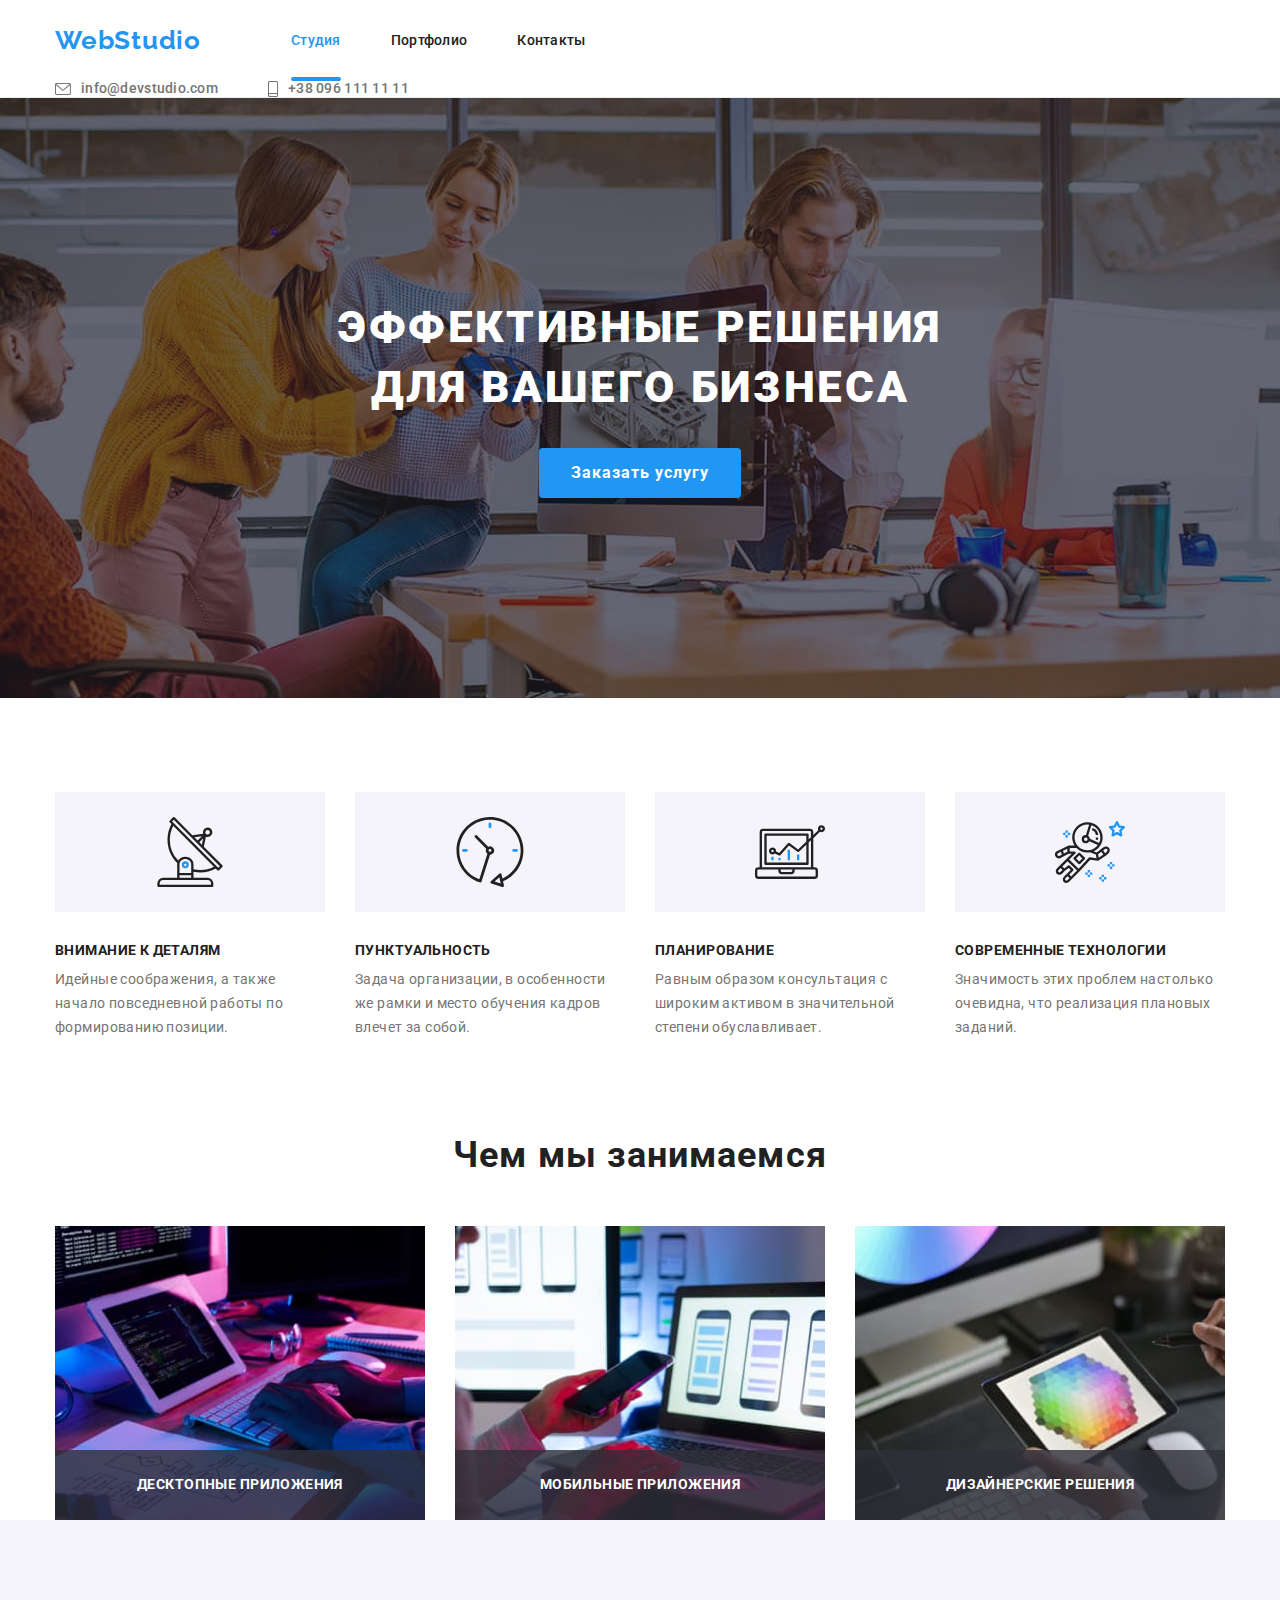
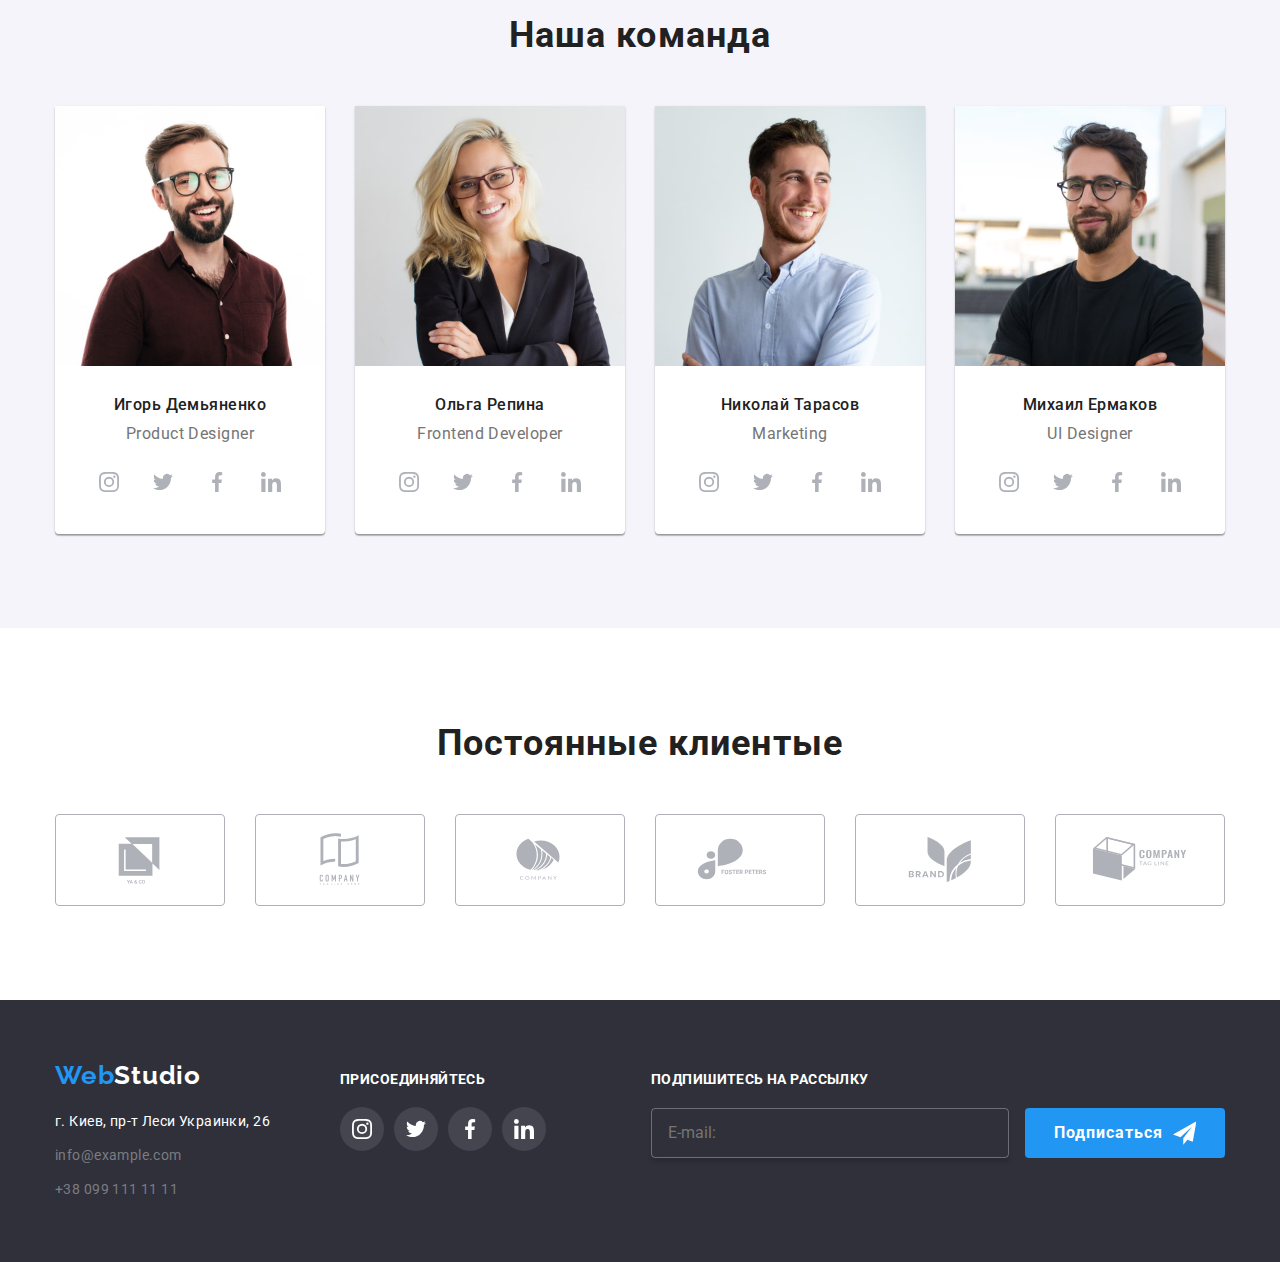
==== commit 9f51fcaa: "/" ====
--- a/index.html
+++ b/index.html
@@ -16,9 +16,9 @@
    <body>
        <!--LOGONAV--> 
         <header class="header">
-            <div class="container header-container"> 
+            <div class="container header__container"> 
                 <nav class="navigation">
-                    <a class="logo" href="./index.html" lang="en">Web<span class="logo-color">Studio</span> </a>
+                    <a class="logo" href="./index.html" lang="en">Web<span class="logo__color">Studio</span> </a>
                     <ul class="nav-list">
                         <li class="nav-list__item">
                             <a href="" class="nav-list__link link current">Студия</a>
@@ -112,7 +112,6 @@
             <section class="directions section">
                 <div class="container">
                     <h2 class="directions-title">Чем мы занимаемся</h2>
-                  
                     <ul class="directions-list"> 
                         <li class="directions-list__item">
                                 <a href="#" class="directions-list__link">
@@ -367,7 +366,7 @@
                         </ul>
                     </address>
                 </div>
-                
+
                 <div class="footer-social">
                     <h3 class="footer-title">присоединяйтесь</h3>
                     <ul class="footer-social-list">
--- a/css/main.min.css
+++ b/css/main.min.css
@@ -1 +1 @@
-:root{--primary-text-color: #757575;--title-text-color: #212121;--accent-color: #2196F3;--color-logo: #000000;--color-background: #2F303A;--color-footer-contact: #FFFFFF60;--background-button-member: #F5F4FA;--primary-color-white: #FFFFFF;--color-box-button: #188CEB}.visually-hidden{position:absolute;width:1px;height:1px;margin:-1px;padding:0;overflow:hidden;border:0;clip:rect(0 0 0 0)}h1,h2,h3,h4,h5,h6,p{margin-top:0;margin-bottom:0}body{font-family:roboto,sans-serif;min-width:1200px}ul{list-style:none;padding:0;margin:0}img{display:block;max-width:100%;height:auto}.section{padding-top:94px;padding-bottom:94px}.container{width:1200px;padding:0 15px;margin:0 auto}.backdrop{position:fixed;top:0;left:0;width:100%;height:100%;background-color:rgba(0,0,0,.2);opacity:1;-webkit-transition:opacity 250ms cubic-bezier(0.4, 0, 0.2, 1);transition:opacity 250ms cubic-bezier(0.4, 0, 0.2, 1)}.backdrop.is-hidden{opacity:0;pointer-events:none}.backdrop.is-hidden .modal{-webkit-transform:translate(-50%, -50%) scale(1.2);transform:translate(-50%, -50%) scale(1.2)}.modal{position:absolute;left:50%;top:50%;-webkit-transform:translate(-50%, -50%) scale(1);transform:translate(-50%, -50%) scale(1);width:528px;height:581px;padding:40px;-webkit-box-shadow:0px 1px 3px rgba(0,0,0,.12),0px 1px 1px rgba(0,0,0,.14),0px 2px 1px rgba(0,0,0,.2);box-shadow:0px 1px 3px rgba(0,0,0,.12),0px 1px 1px rgba(0,0,0,.14),0px 2px 1px rgba(0,0,0,.2);border-radius:4px;background-color:var(--primary-color-white);-webkit-transition:-webkit-transform 250ms cubic-bezier(0.4, 0, 0.2, 1);transition:-webkit-transform 250ms cubic-bezier(0.4, 0, 0.2, 1);transition:transform 250ms cubic-bezier(0.4, 0, 0.2, 1);transition:transform 250ms cubic-bezier(0.4, 0, 0.2, 1), -webkit-transform 250ms cubic-bezier(0.4, 0, 0.2, 1)}.modal-title{font-size:20px;line-height:1.15;text-align:center;letter-spacing:.03em;color:var(--title-text-color);margin-bottom:12px}.modal-item:not(:last-child){margin-bottom:10px}.modal-item:last-child{margin-bottom:20px}.modal-label{position:relative;display:-webkit-box;display:-ms-flexbox;display:flex;-webkit-box-orient:vertical;-webkit-box-direction:normal;-ms-flex-direction:column;flex-direction:column}.modal-label{font-size:12px;line-height:1.17;letter-spacing:.01em;color:var(--primary-text-color)}.modal-button-icon{position:absolute;left:12px;bottom:11px;fill:var(--title-text-color)}.modal-label:focus-within .modal-button-icon{fill:var(--accent-color)}.modal-input{height:40px;border:1px solid rgba(33,33,33,.2);border-radius:4px;outline:none;padding:11px;padding-left:40px;margin-top:4px}.modal-input:focus{border-color:var(--accent-color)}.modal-textarea{height:120px;border:1px solid rgba(33,33,33,.2);border-radius:4px;padding:12px 16px;resize:none;outline:none;margin-top:4px}.modal-textarea:focus{border-color:var(--accent-color)}.modal-item textarea::-webkit-input-placeholder{font-size:14px;line-height:1.14;letter-spacing:.01em;color:rgba(117,117,117,.5)}.modal-item textarea::-moz-placeholder{font-size:14px;line-height:1.14;letter-spacing:.01em;color:rgba(117,117,117,.5)}.modal-item textarea:-ms-input-placeholder{font-size:14px;line-height:1.14;letter-spacing:.01em;color:rgba(117,117,117,.5)}.modal-item textarea::-ms-input-placeholder{font-size:14px;line-height:1.14;letter-spacing:.01em;color:rgba(117,117,117,.5)}.modal-item textarea::placeholder{font-size:14px;line-height:1.14;letter-spacing:.01em;color:rgba(117,117,117,.5)}.modal-label-checkbox{position:relative;display:-webkit-box;display:-ms-flexbox;display:flex;-webkit-box-orient:horizontal;-webkit-box-direction:reverse;-ms-flex-direction:row-reverse;flex-direction:row-reverse;-webkit-box-pack:center;-ms-flex-pack:center;justify-content:center;-webkit-box-align:center;-ms-flex-align:center;align-items:center;margin-bottom:30px;margin-top:20px}.modal-checkbox{-webkit-appearance:none;-moz-appearance:none;appearance:none}.modal-checkbox:checked+.checkbox-icon{background-position:center;border:rgba(0,0,0,0);background-color:var(--accent-color);background-image:url(../images/icon/icon-check2.svg);background-origin:border-box;background-repeat:no-repeat}.checkbox-icon{width:15px;height:15px;border:2px solid #000;border-radius:2px}.checkbox-span{font-size:14px;line-height:1.71;letter-spacing:.03em;color:var(--primary-text-color);margin-left:10px}.modal_link{font-size:14px;line-height:1.71;letter-spacing:.03em;color:var(--accent-color);text-decoration:none;cursor:pointer;-webkit-transition:color 250ms cubic-bezier(0.4, 0, 0.2, 1);transition:color 250ms cubic-bezier(0.4, 0, 0.2, 1)}.modal_link:hover,.modal_link:focus{color:var(--color-box-button);text-decoration:underline}.modal-submit-wrapper{display:-webkit-box;display:-ms-flexbox;display:flex;-webkit-box-pack:center;-ms-flex-pack:center;justify-content:center}.modal-submit{font-family:"Roboto";font-style:normal;font-weight:700;font-size:16px;line-height:1.88;letter-spacing:.06em;padding:10px;width:200px;text-align:center;border:none;-webkit-transition:background-color 250ms cubic-bezier(0.4, 0, 0.2, 1);transition:background-color 250ms cubic-bezier(0.4, 0, 0.2, 1);color:var(--primary-color-white);background-color:var(--accent-color);border-radius:4px;cursor:pointer}.modal-submit:hover,.modal-submit:focus{background-color:var(--color-box-button)}.modal-button{position:absolute;right:8px;top:8px;padding:0;font-size:0;border-radius:50%;cursor:pointer;border:none;stroke-opacity:.1;-webkit-transition:background-color 250ms cubic-bezier(0.4, 0, 0.2, 1);transition:background-color 250ms cubic-bezier(0.4, 0, 0.2, 1)}.modal-button:hover,.modal-button:focus{fill:var(--accent-color)}.social-list{display:-webkit-box;display:-ms-flexbox;display:flex;-webkit-box-pack:center;-ms-flex-pack:center;justify-content:center;margin-top:16px}.social-list__icon{fill:#afb1b8;-webkit-transition:fill 250ms cubic-bezier(0.4, 0, 0.2, 1);transition:fill 250ms cubic-bezier(0.4, 0, 0.2, 1)}.social-list__link{display:-webkit-box;display:-ms-flexbox;display:flex;-webkit-box-align:center;-ms-flex-align:center;align-items:center;-webkit-box-pack:center;-ms-flex-pack:center;justify-content:center;width:44px;height:44px;background-color:rgba(0,0,0,0);border-radius:50%;-webkit-transition:background-color 250ms cubic-bezier(0.4, 0, 0.2, 1);transition:background-color 250ms cubic-bezier(0.4, 0, 0.2, 1)}.social-list__link:hover,.social-list__link:focus{background-color:var(--color-box-button)}.social-list__link:hover .social-list__icon,.social-list__link:focus .social-list__icon{fill:var(--primary-color-white)}.social-list__item+.social-list__item{margin-left:10px}.footer-container{display:-webkit-box;display:-ms-flexbox;display:flex;-webkit-box-align:baseline;-ms-flex-align:baseline;align-items:baseline}.footer-social{margin-left:70px}.footer-title{color:var(--primary-color-white);font-style:normal;font-weight:700;font-size:14px;line-height:1.17;text-transform:uppercase;letter-spacing:.03em}.footer-social-list{display:-webkit-box;display:-ms-flexbox;display:flex;-webkit-box-pack:center;-ms-flex-pack:center;justify-content:center;margin-top:20px}.footer-social-list__item+.footer-social-list__item{margin-left:10px}.footer-social-list__link{display:-webkit-box;display:-ms-flexbox;display:flex;-webkit-box-align:center;-ms-flex-align:center;align-items:center;-webkit-box-pack:center;-ms-flex-pack:center;justify-content:center;width:44px;height:44px;background-color:rgba(0,0,0,0);border-radius:50%;background-color:rgba(255,255,255,.1);-webkit-transition:background-color 250ms cubic-bezier(0.4, 0, 0.2, 1);transition:background-color 250ms cubic-bezier(0.4, 0, 0.2, 1)}.footer-social-list__link:hover,.footer-social-list__link:focus{background-color:var(--accent-color)}.footer-social-list__icon{fill:var(--primary-color-white)}.logo{color:var(--accent-color);font-family:Raleway,cursive;font-weight:700;font-size:26px;line-height:1.17;text-decoration:none;text-transform:none;letter-spacing:.03em}.logo-color{color:var(--color-logo)}.header{border-bottom:1px solid #ececec}.header-container{display:-webkit-box;display:-ms-flexbox;display:flex;-webkit-box-pack:center;-ms-flex-pack:center;justify-content:center}.navigation,.nav-list,.contact-list{display:-webkit-box;display:-ms-flexbox;display:flex;-webkit-box-align:center;-ms-flex-align:center;align-items:center}.nav-list .nav-list__item+.nav-list__item{margin-left:50px}.nav-list{margin-left:90px}.nav-list__item{position:relative}.current::after{content:"";position:absolute;left:0;bottom:-1px;display:block;width:100%;height:4px;border-radius:2px;background-color:var(--accent-color)}.contact-item+.contact-item{margin-left:50px}.contact-list{margin-left:auto}.nav-list__link{display:block;padding-top:32px;padding-bottom:32px}.nav-list__link,.contact-link{-webkit-transition:color 250ms cubic-bezier(0.4, 0, 0.2, 1);transition:color 250ms cubic-bezier(0.4, 0, 0.2, 1)}.link{color:var(--title-text-color);font-weight:500;font-size:14px;line-height:1.17;text-decoration:none;text-transform:none;letter-spacing:.02em}.link:hover,.link:focus{color:var(--accent-color)}.nav-list .link.current{color:var(--accent-color)}.contact-link{color:var(--primary-text-color);font-weight:500;font-size:14px;line-height:1.17;text-decoration:none;text-transform:none;letter-spacing:.02em}.icon-link-envelope,.icon-link-smartphone{fill:currentColor;margin-right:10px}.contact-link.mail,.contact-link.phone{display:-webkit-box;display:-ms-flexbox;display:flex;-webkit-box-align:center;-ms-flex-align:center;align-items:center;color:var(--primary-text-color)}.contact-link:hover,.contact-link:focus{color:var(--accent-color)}.link.contact-link:focus,.link.contact-link::after{color:var(--accent-color);cursor:pointer;fill:currentColor;-webkit-transition:color 250ms cubic-bezier(0.4, 0, 0.2, 1);transition:color 250ms cubic-bezier(0.4, 0, 0.2, 1)}.box{margin-left:auto;margin-right:auto;display:-webkit-box;display:-ms-flexbox;display:flex;-webkit-box-orient:vertical;-webkit-box-direction:normal;-ms-flex-direction:column;flex-direction:column;-webkit-box-pack:center;-ms-flex-pack:center;justify-content:center;-webkit-box-align:center;-ms-flex-align:center;align-items:center;text-align:center;height:600px;max-width:1600px;background-image:-webkit-gradient(linear, left top, right top, from(rgba(47, 48, 58, 0.4)), to(rgba(47, 48, 58, 0.4))),url(../images/officebackground\ .jpg);background-image:linear-gradient(to right, rgba(47, 48, 58, 0.4), rgba(47, 48, 58, 0.4)),url(../images/officebackground\ .jpg);background-repeat:no-repeat;background-position:center;background-size:cover;background-color:#2f303a}.box-title{width:696px;margin-bottom:30px;color:var(--primary-color-white);font-weight:900;font-size:44px;line-height:1.36;text-align:center;text-transform:uppercase;letter-spacing:.06em}.box-button{display:-webkit-box;display:-ms-flexbox;display:flex;color:var(--primary-color-white);background-color:var(--accent-color);font-family:Roboto,sans-serif;font-weight:700;font-size:16px;line-height:1.88;letter-spacing:.06em;cursor:pointer;-webkit-transition:color 250ms cubic-bezier(0.4, 0, 0.2, 1);transition:color 250ms cubic-bezier(0.4, 0, 0.2, 1);border:0px;border-radius:4px;padding:10px 32px;border:rgba(0,0,0,0)}.box-button:hover,.box-button:focus{background-color:var(--color-box-button)}.benefits-list__title{color:var(--title-text-color);font-weight:700;font-size:14px;line-height:1.17;text-transform:uppercase;letter-spacing:.03em;margin-bottom:10px}.benefits-list__text{color:var(--primary-text-color);font-size:14px;line-height:1.71;text-transform:none;letter-spacing:.03em;max-width:270px}.benefits-list{display:-webkit-box;display:-ms-flexbox;display:flex}.benefits-list .benefits-list__item+.benefits-list__item{margin-left:30px}.benefits-list__link{width:270px;height:120px;background-color:#f5f4fa;margin-bottom:30px;display:-webkit-box;display:-ms-flexbox;display:flex;-webkit-box-align:center;-ms-flex-align:center;align-items:center;-webkit-box-pack:center;-ms-flex-pack:center;justify-content:center}.directions-title{color:var(--title-text-color);font-weight:700;font-size:36px;line-height:1.17;text-align:center;text-transform:none;letter-spacing:.03em}.directions-list{display:-webkit-box;display:-ms-flexbox;display:flex;padding-top:50px}.directions-list__item+.directions-list__item{margin-left:30px}.directions.section{padding-top:0;padding-bottom:0}.directions-list__item{position:relative}.directions-list__text{position:absolute;bottom:0;width:100%;height:70px;display:-webkit-box;display:-ms-flexbox;display:flex;-webkit-box-align:center;-ms-flex-align:center;align-items:center;-webkit-box-pack:center;-ms-flex-pack:center;justify-content:center;font-weight:700;font-size:14px;line-height:1.14;letter-spacing:.03em;text-transform:uppercase;color:var(--primary-color-white);background:rgba(47,48,58,.8)}.team-list{display:-webkit-box;display:-ms-flexbox;display:flex;margin-top:50px}.team-list__container{padding:30px 0}.team-title{color:var(--title-text-color);font-weight:700;font-size:36px;line-height:1.17;text-align:center;text-transform:none;letter-spacing:.03em}.team{background-color:var(--background-button-member)}.team-list__item{background-color:var(--primary-color-white);-webkit-box-shadow:0px 1px 3px rgba(0,0,0,.12),0px 1px 1px rgba(0,0,0,.14),0px 2px 1px rgba(0,0,0,.2);box-shadow:0px 1px 3px rgba(0,0,0,.12),0px 1px 1px rgba(0,0,0,.14),0px 2px 1px rgba(0,0,0,.2);border-radius:0px 0px 4px 4px}.team-list__item+.team-list__item{margin-left:30px}.team-list__name{color:var(--title-text-color);font-weight:500;font-size:16px;line-height:1.17;text-align:center;text-transform:none;letter-spacing:.03em}.team-list__position{margin-top:10px;color:var(--primary-text-color);font-size:16px;line-height:1.17;text-align:center;text-transform:none;letter-spacing:.03em}.clients-title{color:var(--title-text-color);font-weight:700;font-size:36px;line-height:1.17;text-align:center;text-transform:none;letter-spacing:.03em}.clients-list{display:-webkit-box;display:-ms-flexbox;display:flex;-webkit-box-pack:justify;-ms-flex-pack:justify;justify-content:space-between;margin-top:50px}.clients-list__item{width:170px;height:92px}.clients-list__link{width:100%;height:100%;border:1px solid #afb1b8;border-radius:4px;display:-webkit-box;display:-ms-flexbox;display:flex;-webkit-box-align:center;-ms-flex-align:center;align-items:center;-webkit-box-pack:center;-ms-flex-pack:center;justify-content:center;-webkit-transition:border-color 250ms cubic-bezier(0.4, 0, 0.2, 1);transition:border-color 250ms cubic-bezier(0.4, 0, 0.2, 1)}.clients-list__icon{fill:#afb1b8;-webkit-transition:fill 250ms cubic-bezier(0.4, 0, 0.2, 1);transition:fill 250ms cubic-bezier(0.4, 0, 0.2, 1)}.clients-list__link:hover,.clients-list__link:focus{border-color:var(--color-box-button)}.clients-list__link:hover .clients-list__icon,.clients-list__link:focus .clients-list__icon{fill:var(--color-box-button)}.footer{background-color:var(--color-background);padding:60px 0}.address{margin-top:20px}.address-list{display:-webkit-box;display:-ms-flexbox;display:flex;-webkit-box-orient:vertical;-webkit-box-direction:normal;-ms-flex-direction:column;flex-direction:column}.address-item+.address-item{margin-top:10px}.footer-logo{color:var(--accent-color);font-family:Raleway;font-weight:700;font-size:26px;line-height:1.17;text-decoration:none;text-transform:none;letter-spacing:.03em}.footer-color{color:var(--primary-color-white)}.footer-address{color:var(--primary-color-white);font-style:normal;font-size:14px;line-height:1.71;text-decoration:none;text-transform:none;letter-spacing:.03em}.footer-link{color:var(--color-footer-contact);font-style:normal;font-size:14px;line-height:1.71;text-decoration:none;text-transform:none;letter-spacing:.03em}.subscribe{margin-left:auto}.subscribe-title{font-weight:700;font-size:14px;line-height:1.14;letter-spacing:.03em;text-transform:uppercase;color:var(--primary-color-white)}.subscribe-form{margin-top:20px}.subscribe-input{width:358px;height:50px;border-radius:4px;padding:15px 16px;background-color:rgba(0,0,0,0);border:1px solid rgba(255,255,255,.3);-webkit-box-shadow:0px 4px 4px rgba(0,0,0,.15);box-shadow:0px 4px 4px rgba(0,0,0,.15);color:var(--primary-color-white)}.subscribe-button{display:-webkit-inline-box;display:-ms-inline-flexbox;display:inline-flex;-webkit-box-align:center;-ms-flex-align:center;align-items:center;font-family:Roboto,sans-serif;font-style:normal;font-weight:700;font-size:16px;line-height:1.88;letter-spacing:.06em;width:200px;height:50px;border-radius:4px;border:none;margin-left:12px;color:var(--primary-color-white);background-color:var(--accent-color);cursor:pointer;-webkit-transition:color 250ms cubic-bezier(0.4, 0, 0.2, 1);transition:color 250ms cubic-bezier(0.4, 0, 0.2, 1);padding:10px 29px}.subscribe-button:hover,.subscribe-button:focus{background-color:var(--color-box-button)}.subscribe-button-icon{margin-left:10px;fill:var(--primary-color-white)}.filter-list{display:-webkit-box;display:-ms-flexbox;display:flex;-webkit-box-pack:center;-ms-flex-pack:center;justify-content:center;margin-bottom:50px}.filter-list__item+.filter-list__item{margin-left:8px}.filter-list__button{margin:0 auto;border-radius:4px;padding:6px 22px;-webkit-transition-property:color;transition-property:color;font-family:Roboto,sans-serif;color:var(--title-text-color);background-color:var(--background-button-member);font-weight:500;font-size:16px;line-height:1.63;letter-spacing:.03em;text-align:center;cursor:pointer;text-transform:none;font-family:inherit;border:rgba(0,0,0,0);-webkit-box-shadow:0px 3px 1px rgba(0,0,0,.1),0px 1px 2px rgba(0,0,0,.08),0px 2px 2px rgba(0,0,0,.12);box-shadow:0px 3px 1px rgba(0,0,0,.1),0px 1px 2px rgba(0,0,0,.08),0px 2px 2px rgba(0,0,0,.12);border-radius:4px;-webkit-transition:background-color 250ms cubic-bezier(0.4, 0, 0.2, 1),color 250ms cubic-bezier(0.4, 0, 0.2, 1),-webkit-box-shadow 250ms cubic-bezier(0.4, 0, 0.2, 1);transition:background-color 250ms cubic-bezier(0.4, 0, 0.2, 1),color 250ms cubic-bezier(0.4, 0, 0.2, 1),-webkit-box-shadow 250ms cubic-bezier(0.4, 0, 0.2, 1);transition:background-color 250ms cubic-bezier(0.4, 0, 0.2, 1),color 250ms cubic-bezier(0.4, 0, 0.2, 1),box-shadow 250ms cubic-bezier(0.4, 0, 0.2, 1);transition:background-color 250ms cubic-bezier(0.4, 0, 0.2, 1),color 250ms cubic-bezier(0.4, 0, 0.2, 1),box-shadow 250ms cubic-bezier(0.4, 0, 0.2, 1),-webkit-box-shadow 250ms cubic-bezier(0.4, 0, 0.2, 1)}.filter-list__button:hover,.filter-list__button:focus{background-color:var(--accent-color);color:var(--primary-color-white)}.projects-list{display:-webkit-box;display:-ms-flexbox;display:flex;-ms-flex-wrap:wrap;flex-wrap:wrap;margin:-15px}.projects-list__item{margin:15px;-ms-flex-preferred-size:calc((100% - 90px)/3);flex-basis:calc((100% - 90px)/3)}.projects-list__link:hover,.projects-list__link:focus{display:block;-webkit-box-shadow:0px 1px 1px rgba(0,0,0,.12),0px 4px 4px rgba(0,0,0,.06),1px 4px 6px rgba(0,0,0,.16);box-shadow:0px 1px 1px rgba(0,0,0,.12),0px 4px 4px rgba(0,0,0,.06),1px 4px 6px rgba(0,0,0,.16);-webkit-transition:background-color 250ms cubic-bezier(0.4, 0, 0.2, 1);transition:background-color 250ms cubic-bezier(0.4, 0, 0.2, 1)}.projects-list__title{color:var(--title-text-color);font-weight:700;font-size:18px;line-height:2;letter-spacing:.06em;text-transform:none;text-decoration:none;margin-bottom:4px}.projects-list__text{color:var(--primary-text-color);font-size:16px;line-height:1.88;letter-spacing:.03em;text-transform:none}.projects-list__link{text-transform:none;text-decoration:none}.projects-list__container{padding:20px 24px;border-right:1px solid #ececec;border-bottom:1px solid #ececec;border-left:1px solid #ececec}.projects-list__overlay{position:relative;overflow:hidden}.projects-list__overlay-text{position:absolute;bottom:0;width:100%;height:100%;display:block;padding:63px 24px;text-align:center;font-size:18px;line-height:1.56;letter-spacing:.03em;color:#fff;background-color:rgba(33,150,243,.9);-webkit-transition:-webkit-transform 250ms cubic-bezier(0.4, 0, 0.2, 1);transition:-webkit-transform 250ms cubic-bezier(0.4, 0, 0.2, 1);transition:transform 250ms cubic-bezier(0.4, 0, 0.2, 1);transition:transform 250ms cubic-bezier(0.4, 0, 0.2, 1), -webkit-transform 250ms cubic-bezier(0.4, 0, 0.2, 1);-webkit-transform:translateY(101%);transform:translateY(101%)}.projects-list__link:hover .projects-list__overlay-text,.projects-list__link:focus .projects-list__overlay-text{-webkit-transform:translateY(0%);transform:translateY(0%)}/*# sourceMappingURL=main.min.css.map */+:root{--primary-text-color: #757575;--title-text-color: #212121;--accent-color: #2196F3;--color-logo: #000000;--color-background: #2F303A;--color-footer-contact: #FFFFFF60;--background-button-member: #F5F4FA;--primary-color-white: #FFFFFF;--color-box-button: #188CEB}.visually-hidden{position:absolute;width:1px;height:1px;margin:-1px;padding:0;overflow:hidden;border:0;clip:rect(0 0 0 0)}h1,h2,h3,h4,h5,h6,p{margin-top:0;margin-bottom:0}body{font-family:roboto,sans-serif;min-width:1200px}ul{list-style:none;padding:0;margin:0}img{display:block;max-width:100%;height:auto}.section{padding-top:94px;padding-bottom:94px}.container{width:1200px;padding:0 15px;margin:0 auto}.backdrop{position:fixed;top:0;left:0;width:100%;height:100%;background-color:rgba(0,0,0,.2);opacity:1;-webkit-transition:opacity 250ms cubic-bezier(0.4, 0, 0.2, 1);transition:opacity 250ms cubic-bezier(0.4, 0, 0.2, 1)}.backdrop.is-hidden{opacity:0;pointer-events:none}.modal{position:absolute;left:50%;top:50%;-webkit-transform:translate(-50%, -50%) scale(1);transform:translate(-50%, -50%) scale(1);width:528px;height:581px;padding:40px;-webkit-box-shadow:0px 1px 3px rgba(0,0,0,.12),0px 1px 1px rgba(0,0,0,.14),0px 2px 1px rgba(0,0,0,.2);box-shadow:0px 1px 3px rgba(0,0,0,.12),0px 1px 1px rgba(0,0,0,.14),0px 2px 1px rgba(0,0,0,.2);border-radius:4px;background-color:var(--primary-color-white);-webkit-transition:-webkit-transform 250ms cubic-bezier(0.4, 0, 0.2, 1);transition:-webkit-transform 250ms cubic-bezier(0.4, 0, 0.2, 1);transition:transform 250ms cubic-bezier(0.4, 0, 0.2, 1);transition:transform 250ms cubic-bezier(0.4, 0, 0.2, 1), -webkit-transform 250ms cubic-bezier(0.4, 0, 0.2, 1)}.backdrop.is-hidden .modal{-webkit-transform:translate(-50%, -50%) scale(1.2);transform:translate(-50%, -50%) scale(1.2)}.modal-title{font-size:20px;line-height:1.15;text-align:center;letter-spacing:.03em;color:var(--title-text-color);margin-bottom:12px}.modal-item:not(:last-child){margin-bottom:10px}.modal-item:last-child{margin-bottom:20px}.modal-label{position:relative;display:-webkit-box;display:-ms-flexbox;display:flex;-webkit-box-orient:vertical;-webkit-box-direction:normal;-ms-flex-direction:column;flex-direction:column;font-size:12px;line-height:1.17;letter-spacing:.01em;color:var(--primary-text-color)}.modal-label:focus-within .modal-button-icon{fill:var(--accent-color)}.modal-button-icon{position:absolute;left:12px;bottom:11px;fill:var(--title-text-color)}.modal-input{height:40px;border:1px solid rgba(33,33,33,.2);border-radius:4px;outline:none;padding:11px;padding-left:40px;margin-top:4px}.modal-input:focus{border-color:var(--accent-color)}.modal-textarea{height:120px;border:1px solid rgba(33,33,33,.2);border-radius:4px;padding:12px 16px;resize:none;outline:none;margin-top:4px}.modal-textarea:focus{border-color:var(--accent-color)}.modal-item textarea::-webkit-input-placeholder{font-size:14px;line-height:1.14;letter-spacing:.01em;color:rgba(117,117,117,.5)}.modal-item textarea::-moz-placeholder{font-size:14px;line-height:1.14;letter-spacing:.01em;color:rgba(117,117,117,.5)}.modal-item textarea:-ms-input-placeholder{font-size:14px;line-height:1.14;letter-spacing:.01em;color:rgba(117,117,117,.5)}.modal-item textarea::-ms-input-placeholder{font-size:14px;line-height:1.14;letter-spacing:.01em;color:rgba(117,117,117,.5)}.modal-item textarea::placeholder{font-size:14px;line-height:1.14;letter-spacing:.01em;color:rgba(117,117,117,.5)}.modal-label-checkbox{position:relative;display:-webkit-box;display:-ms-flexbox;display:flex;-webkit-box-orient:horizontal;-webkit-box-direction:reverse;-ms-flex-direction:row-reverse;flex-direction:row-reverse;-webkit-box-pack:center;-ms-flex-pack:center;justify-content:center;-webkit-box-align:center;-ms-flex-align:center;align-items:center;margin-bottom:30px;margin-top:20px}.modal-checkbox{-webkit-appearance:none;-moz-appearance:none;appearance:none}.checkbox-icon{width:15px;height:15px;border:2px solid #000;border-radius:2px}.modal-checkbox:checked+.checkbox-icon{background-position:center;border:rgba(0,0,0,0);background-color:var(--accent-color);background-image:url(../images/icon/icon-check2.svg);background-origin:border-box;background-repeat:no-repeat}.checkbox-span{font-size:14px;line-height:1.71;letter-spacing:.03em;color:var(--primary-text-color);margin-left:10px}.modal_link{font-size:14px;line-height:1.71;letter-spacing:.03em;color:var(--accent-color);text-decoration:none;cursor:pointer;-webkit-transition:color 250ms cubic-bezier(0.4, 0, 0.2, 1);transition:color 250ms cubic-bezier(0.4, 0, 0.2, 1)}.modal_link:hover,.modal_link:focus{color:var(--color-box-button);text-decoration:underline}.modal-submit-wrapper{display:-webkit-box;display:-ms-flexbox;display:flex;-webkit-box-pack:center;-ms-flex-pack:center;justify-content:center}.modal-submit{font-family:"Roboto";font-style:normal;font-weight:700;font-size:16px;line-height:1.88;letter-spacing:.06em;padding:10px;width:200px;text-align:center;border:none;-webkit-transition:background-color 250ms cubic-bezier(0.4, 0, 0.2, 1);transition:background-color 250ms cubic-bezier(0.4, 0, 0.2, 1);color:var(--primary-color-white);background-color:var(--accent-color);border-radius:4px;cursor:pointer}.modal-submit:hover,.modal-submit:focus{background-color:var(--color-box-button)}.modal-button{position:absolute;right:8px;top:8px;padding:0;font-size:0;border-radius:50%;cursor:pointer;border:none;stroke-opacity:.1;-webkit-transition:background-color 250ms cubic-bezier(0.4, 0, 0.2, 1);transition:background-color 250ms cubic-bezier(0.4, 0, 0.2, 1)}.modal-button:hover,.modal-button:focus{fill:var(--accent-color)}.social-list{display:-webkit-box;display:-ms-flexbox;display:flex;-webkit-box-pack:center;-ms-flex-pack:center;justify-content:center;margin-top:16px}.social-list__item+.social-list__item{margin-left:10px}.social-list__link{display:-webkit-box;display:-ms-flexbox;display:flex;-webkit-box-align:center;-ms-flex-align:center;align-items:center;-webkit-box-pack:center;-ms-flex-pack:center;justify-content:center;width:44px;height:44px;background-color:rgba(0,0,0,0);border-radius:50%;-webkit-transition:background-color 250ms cubic-bezier(0.4, 0, 0.2, 1);transition:background-color 250ms cubic-bezier(0.4, 0, 0.2, 1)}.social-list__link:hover,.social-list__link:focus{background-color:var(--color-box-button)}.social-list__icon{fill:#afb1b8;-webkit-transition:fill 250ms cubic-bezier(0.4, 0, 0.2, 1);transition:fill 250ms cubic-bezier(0.4, 0, 0.2, 1)}.social-list__link:hover .social-list__icon,.social-list__link:focus .social-list__icon{fill:var(--primary-color-white)}.footer-container{display:-webkit-box;display:-ms-flexbox;display:flex;-webkit-box-align:baseline;-ms-flex-align:baseline;align-items:baseline}.footer-social{margin-left:70px}.footer-title{color:var(--primary-color-white);font-style:normal;font-weight:700;font-size:14px;line-height:1.17;text-transform:uppercase;letter-spacing:.03em}.footer-social-list{display:-webkit-box;display:-ms-flexbox;display:flex;-webkit-box-pack:center;-ms-flex-pack:center;justify-content:center;margin-top:20px}.footer-social-list__item+.footer-social-list__item{margin-left:10px}.footer-social-list__link{display:-webkit-box;display:-ms-flexbox;display:flex;-webkit-box-align:center;-ms-flex-align:center;align-items:center;-webkit-box-pack:center;-ms-flex-pack:center;justify-content:center;width:44px;height:44px;background-color:rgba(0,0,0,0);border-radius:50%;background-color:rgba(255,255,255,.1);-webkit-transition:background-color 250ms cubic-bezier(0.4, 0, 0.2, 1);transition:background-color 250ms cubic-bezier(0.4, 0, 0.2, 1)}.footer-social-list__link:hover,.footer-social-list__link:focus{background-color:var(--accent-color)}.footer-social-list__icon{fill:var(--primary-color-white)}.header{border-bottom:1px solid #ececec}.header-container{display:-webkit-box;display:-ms-flexbox;display:flex;-webkit-box-pack:center;-ms-flex-pack:center;justify-content:center}.logo{color:var(--accent-color);font-family:Raleway,cursive;font-weight:700;font-size:26px;line-height:1.17;text-decoration:none;text-transform:none;letter-spacing:.03em}.logo-color{color:var(--color-logo)}.navigation,.nav-list,.contact-list{display:-webkit-box;display:-ms-flexbox;display:flex;-webkit-box-align:center;-ms-flex-align:center;align-items:center}.nav-list{margin-left:90px}.nav-list__item{position:relative}.nav-list .nav-list__item+.nav-list__item{margin-left:50px}.nav-list__link{display:block;padding-top:32px;padding-bottom:32px}.contact-list{margin-left:auto}.contact-item+.contact-item{margin-left:50px}.nav-list__link,.contact-link{-webkit-transition:color 250ms cubic-bezier(0.4, 0, 0.2, 1);transition:color 250ms cubic-bezier(0.4, 0, 0.2, 1)}.current::after{content:"";position:absolute;left:0;bottom:-1px;display:block;width:100%;height:4px;border-radius:2px;background-color:var(--accent-color)}.nav-list .link.current{color:var(--accent-color)}.contact-link{color:var(--primary-text-color);font-weight:500;font-size:14px;line-height:1.17;text-decoration:none;text-transform:none;letter-spacing:.02em}.icon-link-envelope,.icon-link-smartphone{fill:currentColor;margin-right:10px}.link{color:var(--title-text-color);font-weight:500;font-size:14px;line-height:1.17;text-decoration:none;text-transform:none;letter-spacing:.02em}.link:hover,.link:focus{color:var(--accent-color)}.contact-link.mail,.contact-link.phone{display:-webkit-box;display:-ms-flexbox;display:flex;-webkit-box-align:center;-ms-flex-align:center;align-items:center;color:var(--primary-text-color)}.contact-link.mail:hover,.contact-link.mail:focus,.contact-link.phone:hover,.contact-link.phone:focus{color:var(--accent-color)}.link.contact-link:focus,.link.contact-link::after{color:var(--accent-color);cursor:pointer;fill:currentColor;-webkit-transition:color 250ms cubic-bezier(0.4, 0, 0.2, 1);transition:color 250ms cubic-bezier(0.4, 0, 0.2, 1)}.box{margin-left:auto;margin-right:auto;display:-webkit-box;display:-ms-flexbox;display:flex;-webkit-box-orient:vertical;-webkit-box-direction:normal;-ms-flex-direction:column;flex-direction:column;-webkit-box-pack:center;-ms-flex-pack:center;justify-content:center;-webkit-box-align:center;-ms-flex-align:center;align-items:center;text-align:center;height:600px;max-width:1600px;background-image:-webkit-gradient(linear, left top, right top, from(rgba(47, 48, 58, 0.4)), to(rgba(47, 48, 58, 0.4))),url(../images/officebackground\ .jpg);background-image:linear-gradient(to right, rgba(47, 48, 58, 0.4), rgba(47, 48, 58, 0.4)),url(../images/officebackground\ .jpg);background-repeat:no-repeat;background-position:center;background-size:cover;background-color:#2f303a}.box-title{width:696px;margin-bottom:30px;color:var(--primary-color-white);font-weight:900;font-size:44px;line-height:1.36;text-align:center;text-transform:uppercase;letter-spacing:.06em}.box-button{display:-webkit-box;display:-ms-flexbox;display:flex;color:var(--primary-color-white);background-color:var(--accent-color);font-family:Roboto,sans-serif;font-weight:700;font-size:16px;line-height:1.88;letter-spacing:.06em;cursor:pointer;-webkit-transition:color 250ms cubic-bezier(0.4, 0, 0.2, 1);transition:color 250ms cubic-bezier(0.4, 0, 0.2, 1);border:0px;border-radius:4px;padding:10px 32px;border:rgba(0,0,0,0)}.box-button:hover,.box-button:focus{background-color:var(--color-box-button)}.benefits-list{display:-webkit-box;display:-ms-flexbox;display:flex}.benefits-list .benefits-list__item+.benefits-list__item{margin-left:30px}.benefits-list__link{width:270px;height:120px;background-color:#f5f4fa;margin-bottom:30px;display:-webkit-box;display:-ms-flexbox;display:flex;-webkit-box-align:center;-ms-flex-align:center;align-items:center;-webkit-box-pack:center;-ms-flex-pack:center;justify-content:center}.benefits-list__title{color:var(--title-text-color);font-weight:700;font-size:14px;line-height:1.17;text-transform:uppercase;letter-spacing:.03em;margin-bottom:10px}.benefits-list__text{color:var(--primary-text-color);font-size:14px;line-height:1.71;text-transform:none;letter-spacing:.03em;max-width:270px}.directions.section{padding-top:0;padding-bottom:0}.directions-title{color:var(--title-text-color);font-weight:700;font-size:36px;line-height:1.17;text-align:center;text-transform:none;letter-spacing:.03em}.directions-list{display:-webkit-box;display:-ms-flexbox;display:flex;padding-top:50px}.directions-list__item{position:relative}.directions-list__item+.directions-list__item{margin-left:30px}.directions-list__text{position:absolute;bottom:0;width:100%;height:70px;display:-webkit-box;display:-ms-flexbox;display:flex;-webkit-box-align:center;-ms-flex-align:center;align-items:center;-webkit-box-pack:center;-ms-flex-pack:center;justify-content:center;font-weight:700;font-size:14px;line-height:1.14;letter-spacing:.03em;text-transform:uppercase;color:var(--primary-color-white);background:rgba(47,48,58,.8)}.team{background-color:var(--background-button-member)}.team-title{color:var(--title-text-color);font-weight:700;font-size:36px;line-height:1.17;text-align:center;text-transform:none;letter-spacing:.03em}.team-list{display:-webkit-box;display:-ms-flexbox;display:flex;margin-top:50px}.team-list__item{background-color:var(--primary-color-white);-webkit-box-shadow:0px 1px 3px rgba(0,0,0,.12),0px 1px 1px rgba(0,0,0,.14),0px 2px 1px rgba(0,0,0,.2);box-shadow:0px 1px 3px rgba(0,0,0,.12),0px 1px 1px rgba(0,0,0,.14),0px 2px 1px rgba(0,0,0,.2);border-radius:0px 0px 4px 4px}.team-list__item+.team-list__item{margin-left:30px}.team-list__container{padding:30px 0}.team-list__name{color:var(--title-text-color);font-weight:500;font-size:16px;line-height:1.17;text-align:center;text-transform:none;letter-spacing:.03em}.team-list__position{margin-top:10px;color:var(--primary-text-color);font-size:16px;line-height:1.17;text-align:center;text-transform:none;letter-spacing:.03em}.clients-title{color:var(--title-text-color);font-weight:700;font-size:36px;line-height:1.17;text-align:center;text-transform:none;letter-spacing:.03em}.clients-list{display:-webkit-box;display:-ms-flexbox;display:flex;-webkit-box-pack:justify;-ms-flex-pack:justify;justify-content:space-between;margin-top:50px}.clients-list__item{width:170px;height:92px}.clients-list__link{width:100%;height:100%;border:1px solid #afb1b8;border-radius:4px;display:-webkit-box;display:-ms-flexbox;display:flex;-webkit-box-align:center;-ms-flex-align:center;align-items:center;-webkit-box-pack:center;-ms-flex-pack:center;justify-content:center;-webkit-transition:border-color 250ms cubic-bezier(0.4, 0, 0.2, 1);transition:border-color 250ms cubic-bezier(0.4, 0, 0.2, 1)}.clients-list__link:hover,.clients-list__link:focus{border-color:var(--color-box-button)}.clients-list__icon{fill:#afb1b8;-webkit-transition:fill 250ms cubic-bezier(0.4, 0, 0.2, 1);transition:fill 250ms cubic-bezier(0.4, 0, 0.2, 1)}.clients-list__link:hover .clients-list__icon,.clients-list__link:focus .clients-list__icon{fill:var(--color-box-button)}.footer{background-color:var(--color-background);padding:60px 0}.address{margin-top:20px}.address-list{display:-webkit-box;display:-ms-flexbox;display:flex;-webkit-box-orient:vertical;-webkit-box-direction:normal;-ms-flex-direction:column;flex-direction:column}.address-item+.address-item{margin-top:10px}.footer-logo{color:var(--accent-color);font-family:Raleway;font-weight:700;font-size:26px;line-height:1.17;text-decoration:none;text-transform:none;letter-spacing:.03em}.footer-color{color:var(--primary-color-white)}.footer-address{color:var(--primary-color-white);font-style:normal;font-size:14px;line-height:1.71;text-decoration:none;text-transform:none;letter-spacing:.03em}.footer-link{color:var(--color-footer-contact);font-style:normal;font-size:14px;line-height:1.71;text-decoration:none;text-transform:none;letter-spacing:.03em}.subscribe{margin-left:auto}.subscribe-title{font-weight:700;font-size:14px;line-height:1.14;letter-spacing:.03em;text-transform:uppercase;color:var(--primary-color-white)}.subscribe-form{margin-top:20px}.subscribe-input{width:358px;height:50px;border-radius:4px;padding:15px 16px;background-color:rgba(0,0,0,0);border:1px solid rgba(255,255,255,.3);-webkit-box-shadow:0px 4px 4px rgba(0,0,0,.15);box-shadow:0px 4px 4px rgba(0,0,0,.15);color:var(--primary-color-white)}.subscribe-button{display:-webkit-inline-box;display:-ms-inline-flexbox;display:inline-flex;-webkit-box-align:center;-ms-flex-align:center;align-items:center;font-family:Roboto,sans-serif;font-style:normal;font-weight:700;font-size:16px;line-height:1.88;letter-spacing:.06em;width:200px;height:50px;border-radius:4px;border:none;margin-left:12px;color:var(--primary-color-white);background-color:var(--accent-color);cursor:pointer;-webkit-transition:color 250ms cubic-bezier(0.4, 0, 0.2, 1);transition:color 250ms cubic-bezier(0.4, 0, 0.2, 1);padding:10px 29px}.subscribe-button:hover,.subscribe-button:focus{background-color:var(--color-box-button)}.subscribe-button-icon{margin-left:10px;fill:var(--primary-color-white)}.filter-list{display:-webkit-box;display:-ms-flexbox;display:flex;-webkit-box-pack:center;-ms-flex-pack:center;justify-content:center;margin-bottom:50px}.filter-list__item+.filter-list__item{margin-left:8px}.filter-list__button{margin:0 auto;border-radius:4px;padding:6px 22px;-webkit-transition-property:color;transition-property:color;font-family:Roboto,sans-serif;color:var(--title-text-color);background-color:var(--background-button-member);font-weight:500;font-size:16px;line-height:1.63;letter-spacing:.03em;text-align:center;cursor:pointer;text-transform:none;font-family:inherit;border:rgba(0,0,0,0);-webkit-box-shadow:0px 3px 1px rgba(0,0,0,.1),0px 1px 2px rgba(0,0,0,.08),0px 2px 2px rgba(0,0,0,.12);box-shadow:0px 3px 1px rgba(0,0,0,.1),0px 1px 2px rgba(0,0,0,.08),0px 2px 2px rgba(0,0,0,.12);border-radius:4px;-webkit-transition:background-color 250ms cubic-bezier(0.4, 0, 0.2, 1),color 250ms cubic-bezier(0.4, 0, 0.2, 1),-webkit-box-shadow 250ms cubic-bezier(0.4, 0, 0.2, 1);transition:background-color 250ms cubic-bezier(0.4, 0, 0.2, 1),color 250ms cubic-bezier(0.4, 0, 0.2, 1),-webkit-box-shadow 250ms cubic-bezier(0.4, 0, 0.2, 1);transition:background-color 250ms cubic-bezier(0.4, 0, 0.2, 1),color 250ms cubic-bezier(0.4, 0, 0.2, 1),box-shadow 250ms cubic-bezier(0.4, 0, 0.2, 1);transition:background-color 250ms cubic-bezier(0.4, 0, 0.2, 1),color 250ms cubic-bezier(0.4, 0, 0.2, 1),box-shadow 250ms cubic-bezier(0.4, 0, 0.2, 1),-webkit-box-shadow 250ms cubic-bezier(0.4, 0, 0.2, 1)}.filter-list__button:hover,.filter-list__button:focus{background-color:var(--accent-color);color:var(--primary-color-white)}.projects-list{display:-webkit-box;display:-ms-flexbox;display:flex;-ms-flex-wrap:wrap;flex-wrap:wrap;margin:-15px}.projects-list__item{margin:15px;-ms-flex-preferred-size:calc((100% - 90px)/3);flex-basis:calc((100% - 90px)/3)}.projects-list__link{text-transform:none;text-decoration:none}.projects-list__link:hover,.projects-list__link:focus{display:block;-webkit-box-shadow:0px 1px 1px rgba(0,0,0,.12),0px 4px 4px rgba(0,0,0,.06),1px 4px 6px rgba(0,0,0,.16);box-shadow:0px 1px 1px rgba(0,0,0,.12),0px 4px 4px rgba(0,0,0,.06),1px 4px 6px rgba(0,0,0,.16);-webkit-transition:background-color 250ms cubic-bezier(0.4, 0, 0.2, 1);transition:background-color 250ms cubic-bezier(0.4, 0, 0.2, 1)}.projects-list__overlay-text{position:absolute;bottom:0;width:100%;height:100%;display:block;padding:63px 24px;text-align:center;font-size:18px;line-height:1.56;letter-spacing:.03em;color:#fff;background-color:rgba(33,150,243,.9);-webkit-transition:-webkit-transform 250ms cubic-bezier(0.4, 0, 0.2, 1);transition:-webkit-transform 250ms cubic-bezier(0.4, 0, 0.2, 1);transition:transform 250ms cubic-bezier(0.4, 0, 0.2, 1);transition:transform 250ms cubic-bezier(0.4, 0, 0.2, 1), -webkit-transform 250ms cubic-bezier(0.4, 0, 0.2, 1);-webkit-transform:translateY(101%);transform:translateY(101%)}.projects-list__link:hover .projects-list__overlay-text,.projects-list__link:focus .projects-list__overlay-text{-webkit-transform:translateY(0%);transform:translateY(0%)}.projects-list__overlay{position:relative;overflow:hidden}.projects-list__container{padding:20px 24px;border-right:1px solid #ececec;border-bottom:1px solid #ececec;border-left:1px solid #ececec}.projects-list__title{color:var(--title-text-color);font-weight:700;font-size:18px;line-height:2;letter-spacing:.06em;text-transform:none;text-decoration:none;margin-bottom:4px}.projects-list__text{color:var(--primary-text-color);font-size:16px;line-height:1.88;letter-spacing:.03em;text-transform:none}/*# sourceMappingURL=main.min.css.map */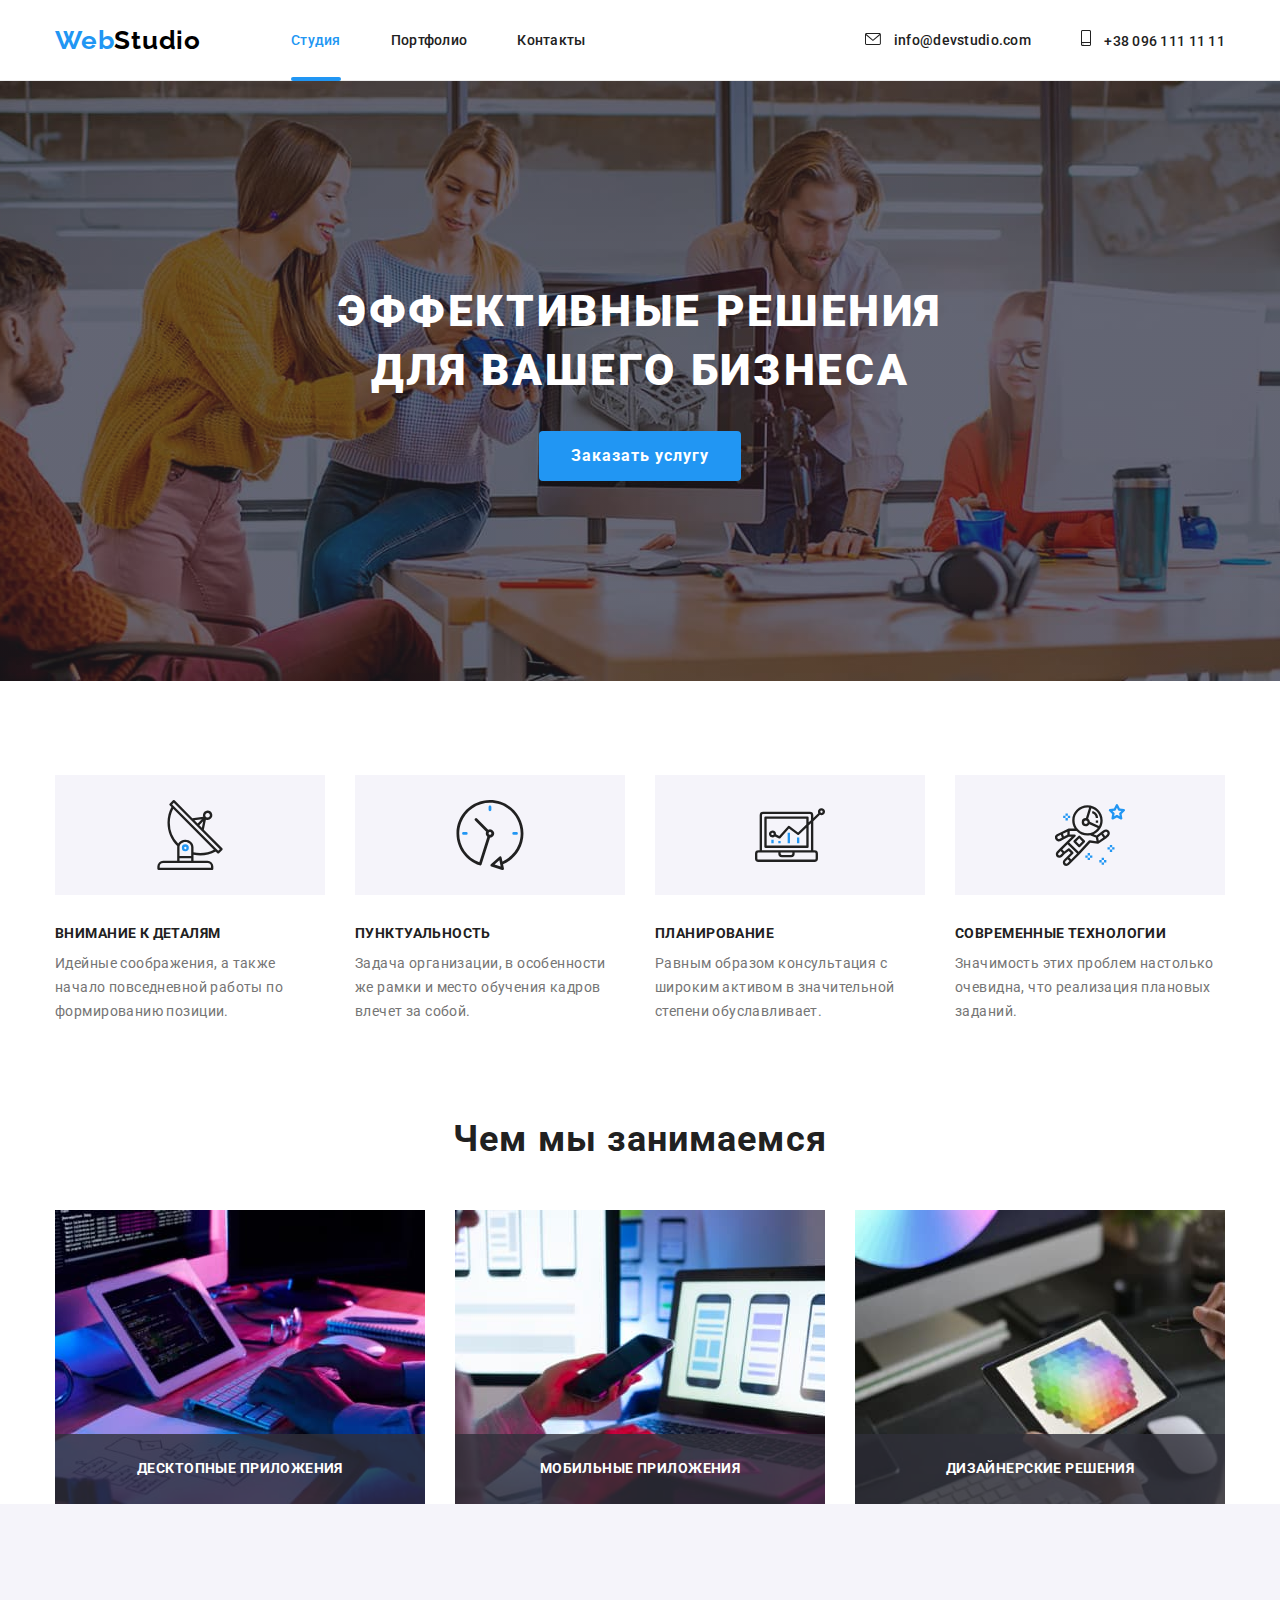
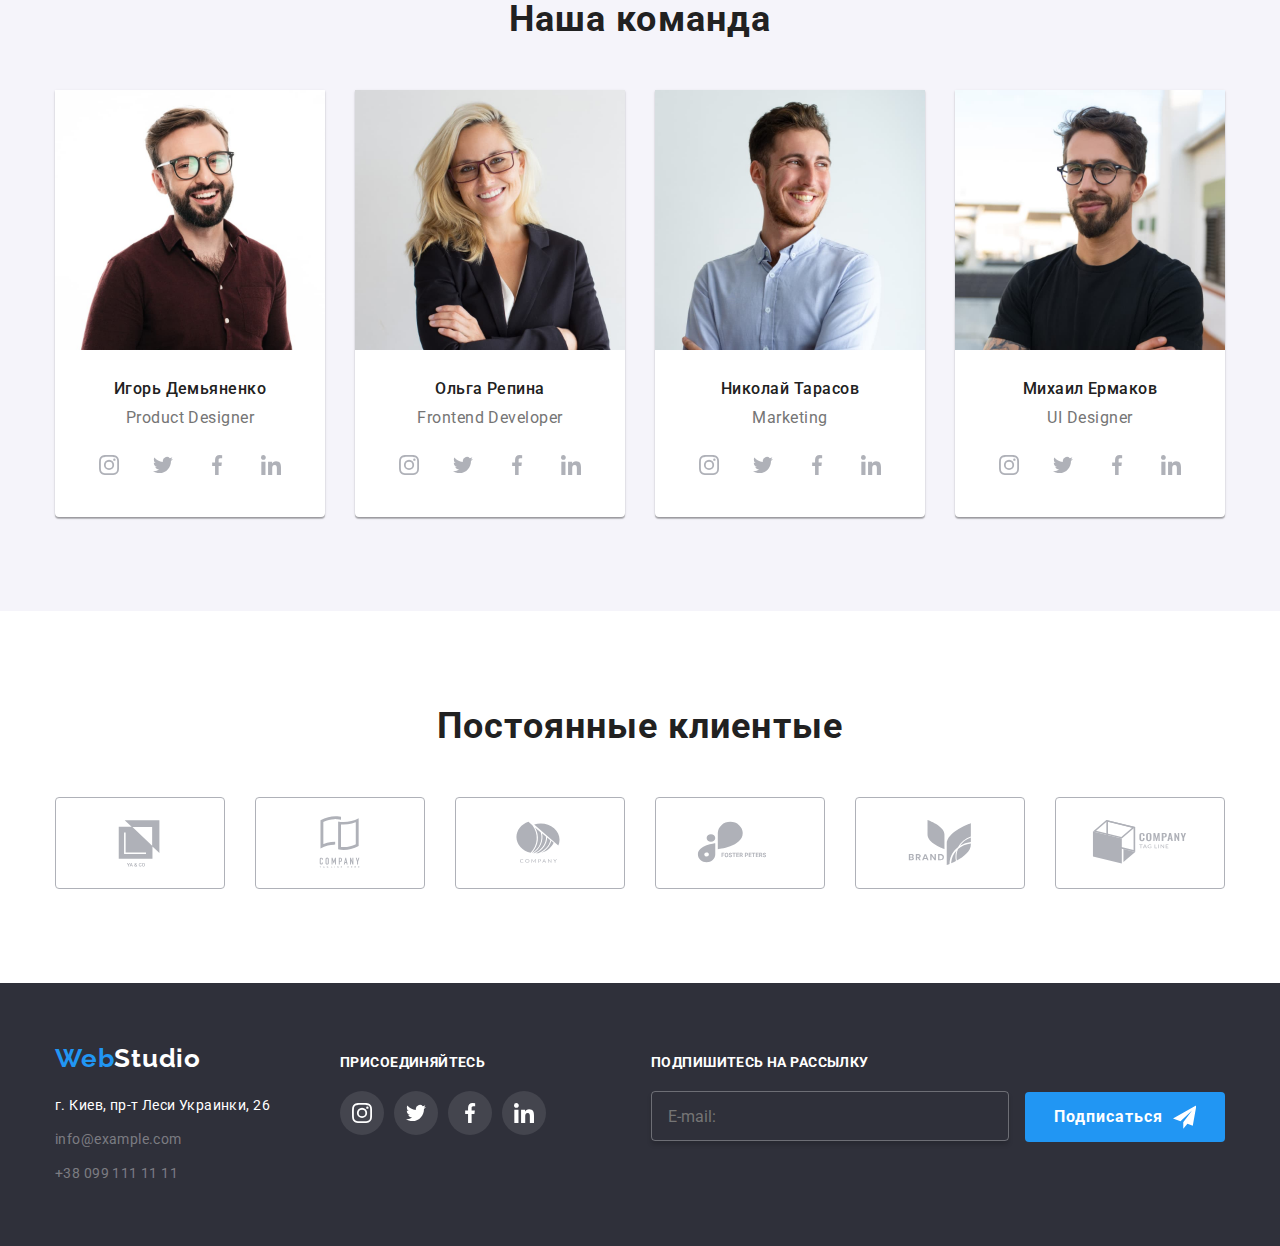
==== commit 068254b9: "+" ====
--- a/index.html
+++ b/index.html
@@ -32,17 +32,17 @@
                     </ul>
                 </nav>   
 
-                    <ul class="contact-list">
-                        <li class="contact-item">
-                            <a href="mailto:info@devstudio.com" class="contact-link mail link">
-                            <svg class="icon-link-envelope"  width="16"  height="12">
+                    <ul class="contact">
+                        <li class="contact__item">
+                            <a href="mailto:info@devstudio.com" class="contact__link link">
+                            <svg class="contact__icon"  width="16"  height="12">
                                 <use href="./images/icon/symbol-defs.svg#icon-envelope"></use>
                             </svg>
                                  info@devstudio.com</a>
                         </li> 
-                        <li class="contact-item ">
-                            <a href="tel:+380961111111" class="contact-link phone link" > 
-                                <svg class="icon-link-smartphone" width="10"  height="16">
+                        <li class="contact__item ">
+                            <a href="tel:+380961111111" class="contact__link  link" > 
+                                <svg class="contact__icon" width="10"  height="16">
                                     <use href="./images/icon/symbol-defs.svg#icon-smartphone"></use>
                                 </svg>   
                                  +38 096 111 11 11</a>
--- a/css/main.min.css
+++ b/css/main.min.css
@@ -1 +1 @@
-:root{--primary-text-color: #757575;--title-text-color: #212121;--accent-color: #2196F3;--color-logo: #000000;--color-background: #2F303A;--color-footer-contact: #FFFFFF60;--background-button-member: #F5F4FA;--primary-color-white: #FFFFFF;--color-box-button: #188CEB}.visually-hidden{position:absolute;width:1px;height:1px;margin:-1px;padding:0;overflow:hidden;border:0;clip:rect(0 0 0 0)}h1,h2,h3,h4,h5,h6,p{margin-top:0;margin-bottom:0}body{font-family:roboto,sans-serif;min-width:1200px}ul{list-style:none;padding:0;margin:0}img{display:block;max-width:100%;height:auto}.section{padding-top:94px;padding-bottom:94px}.container{width:1200px;padding:0 15px;margin:0 auto}.backdrop{position:fixed;top:0;left:0;width:100%;height:100%;background-color:rgba(0,0,0,.2);opacity:1;-webkit-transition:opacity 250ms cubic-bezier(0.4, 0, 0.2, 1);transition:opacity 250ms cubic-bezier(0.4, 0, 0.2, 1)}.backdrop.is-hidden{opacity:0;pointer-events:none}.modal{position:absolute;left:50%;top:50%;-webkit-transform:translate(-50%, -50%) scale(1);transform:translate(-50%, -50%) scale(1);width:528px;height:581px;padding:40px;-webkit-box-shadow:0px 1px 3px rgba(0,0,0,.12),0px 1px 1px rgba(0,0,0,.14),0px 2px 1px rgba(0,0,0,.2);box-shadow:0px 1px 3px rgba(0,0,0,.12),0px 1px 1px rgba(0,0,0,.14),0px 2px 1px rgba(0,0,0,.2);border-radius:4px;background-color:var(--primary-color-white);-webkit-transition:-webkit-transform 250ms cubic-bezier(0.4, 0, 0.2, 1);transition:-webkit-transform 250ms cubic-bezier(0.4, 0, 0.2, 1);transition:transform 250ms cubic-bezier(0.4, 0, 0.2, 1);transition:transform 250ms cubic-bezier(0.4, 0, 0.2, 1), -webkit-transform 250ms cubic-bezier(0.4, 0, 0.2, 1)}.backdrop.is-hidden .modal{-webkit-transform:translate(-50%, -50%) scale(1.2);transform:translate(-50%, -50%) scale(1.2)}.modal-title{font-size:20px;line-height:1.15;text-align:center;letter-spacing:.03em;color:var(--title-text-color);margin-bottom:12px}.modal-item:not(:last-child){margin-bottom:10px}.modal-item:last-child{margin-bottom:20px}.modal-label{position:relative;display:-webkit-box;display:-ms-flexbox;display:flex;-webkit-box-orient:vertical;-webkit-box-direction:normal;-ms-flex-direction:column;flex-direction:column;font-size:12px;line-height:1.17;letter-spacing:.01em;color:var(--primary-text-color)}.modal-label:focus-within .modal-button-icon{fill:var(--accent-color)}.modal-button-icon{position:absolute;left:12px;bottom:11px;fill:var(--title-text-color)}.modal-input{height:40px;border:1px solid rgba(33,33,33,.2);border-radius:4px;outline:none;padding:11px;padding-left:40px;margin-top:4px}.modal-input:focus{border-color:var(--accent-color)}.modal-textarea{height:120px;border:1px solid rgba(33,33,33,.2);border-radius:4px;padding:12px 16px;resize:none;outline:none;margin-top:4px}.modal-textarea:focus{border-color:var(--accent-color)}.modal-item textarea::-webkit-input-placeholder{font-size:14px;line-height:1.14;letter-spacing:.01em;color:rgba(117,117,117,.5)}.modal-item textarea::-moz-placeholder{font-size:14px;line-height:1.14;letter-spacing:.01em;color:rgba(117,117,117,.5)}.modal-item textarea:-ms-input-placeholder{font-size:14px;line-height:1.14;letter-spacing:.01em;color:rgba(117,117,117,.5)}.modal-item textarea::-ms-input-placeholder{font-size:14px;line-height:1.14;letter-spacing:.01em;color:rgba(117,117,117,.5)}.modal-item textarea::placeholder{font-size:14px;line-height:1.14;letter-spacing:.01em;color:rgba(117,117,117,.5)}.modal-label-checkbox{position:relative;display:-webkit-box;display:-ms-flexbox;display:flex;-webkit-box-orient:horizontal;-webkit-box-direction:reverse;-ms-flex-direction:row-reverse;flex-direction:row-reverse;-webkit-box-pack:center;-ms-flex-pack:center;justify-content:center;-webkit-box-align:center;-ms-flex-align:center;align-items:center;margin-bottom:30px;margin-top:20px}.modal-checkbox{-webkit-appearance:none;-moz-appearance:none;appearance:none}.checkbox-icon{width:15px;height:15px;border:2px solid #000;border-radius:2px}.modal-checkbox:checked+.checkbox-icon{background-position:center;border:rgba(0,0,0,0);background-color:var(--accent-color);background-image:url(../images/icon/icon-check2.svg);background-origin:border-box;background-repeat:no-repeat}.checkbox-span{font-size:14px;line-height:1.71;letter-spacing:.03em;color:var(--primary-text-color);margin-left:10px}.modal_link{font-size:14px;line-height:1.71;letter-spacing:.03em;color:var(--accent-color);text-decoration:none;cursor:pointer;-webkit-transition:color 250ms cubic-bezier(0.4, 0, 0.2, 1);transition:color 250ms cubic-bezier(0.4, 0, 0.2, 1)}.modal_link:hover,.modal_link:focus{color:var(--color-box-button);text-decoration:underline}.modal-submit-wrapper{display:-webkit-box;display:-ms-flexbox;display:flex;-webkit-box-pack:center;-ms-flex-pack:center;justify-content:center}.modal-submit{font-family:"Roboto";font-style:normal;font-weight:700;font-size:16px;line-height:1.88;letter-spacing:.06em;padding:10px;width:200px;text-align:center;border:none;-webkit-transition:background-color 250ms cubic-bezier(0.4, 0, 0.2, 1);transition:background-color 250ms cubic-bezier(0.4, 0, 0.2, 1);color:var(--primary-color-white);background-color:var(--accent-color);border-radius:4px;cursor:pointer}.modal-submit:hover,.modal-submit:focus{background-color:var(--color-box-button)}.modal-button{position:absolute;right:8px;top:8px;padding:0;font-size:0;border-radius:50%;cursor:pointer;border:none;stroke-opacity:.1;-webkit-transition:background-color 250ms cubic-bezier(0.4, 0, 0.2, 1);transition:background-color 250ms cubic-bezier(0.4, 0, 0.2, 1)}.modal-button:hover,.modal-button:focus{fill:var(--accent-color)}.social-list{display:-webkit-box;display:-ms-flexbox;display:flex;-webkit-box-pack:center;-ms-flex-pack:center;justify-content:center;margin-top:16px}.social-list__item+.social-list__item{margin-left:10px}.social-list__link{display:-webkit-box;display:-ms-flexbox;display:flex;-webkit-box-align:center;-ms-flex-align:center;align-items:center;-webkit-box-pack:center;-ms-flex-pack:center;justify-content:center;width:44px;height:44px;background-color:rgba(0,0,0,0);border-radius:50%;-webkit-transition:background-color 250ms cubic-bezier(0.4, 0, 0.2, 1);transition:background-color 250ms cubic-bezier(0.4, 0, 0.2, 1)}.social-list__link:hover,.social-list__link:focus{background-color:var(--color-box-button)}.social-list__icon{fill:#afb1b8;-webkit-transition:fill 250ms cubic-bezier(0.4, 0, 0.2, 1);transition:fill 250ms cubic-bezier(0.4, 0, 0.2, 1)}.social-list__link:hover .social-list__icon,.social-list__link:focus .social-list__icon{fill:var(--primary-color-white)}.footer-container{display:-webkit-box;display:-ms-flexbox;display:flex;-webkit-box-align:baseline;-ms-flex-align:baseline;align-items:baseline}.footer-social{margin-left:70px}.footer-title{color:var(--primary-color-white);font-style:normal;font-weight:700;font-size:14px;line-height:1.17;text-transform:uppercase;letter-spacing:.03em}.footer-social-list{display:-webkit-box;display:-ms-flexbox;display:flex;-webkit-box-pack:center;-ms-flex-pack:center;justify-content:center;margin-top:20px}.footer-social-list__item+.footer-social-list__item{margin-left:10px}.footer-social-list__link{display:-webkit-box;display:-ms-flexbox;display:flex;-webkit-box-align:center;-ms-flex-align:center;align-items:center;-webkit-box-pack:center;-ms-flex-pack:center;justify-content:center;width:44px;height:44px;background-color:rgba(0,0,0,0);border-radius:50%;background-color:rgba(255,255,255,.1);-webkit-transition:background-color 250ms cubic-bezier(0.4, 0, 0.2, 1);transition:background-color 250ms cubic-bezier(0.4, 0, 0.2, 1)}.footer-social-list__link:hover,.footer-social-list__link:focus{background-color:var(--accent-color)}.footer-social-list__icon{fill:var(--primary-color-white)}.header{border-bottom:1px solid #ececec}.header-container{display:-webkit-box;display:-ms-flexbox;display:flex;-webkit-box-pack:center;-ms-flex-pack:center;justify-content:center}.logo{color:var(--accent-color);font-family:Raleway,cursive;font-weight:700;font-size:26px;line-height:1.17;text-decoration:none;text-transform:none;letter-spacing:.03em}.logo-color{color:var(--color-logo)}.navigation,.nav-list,.contact-list{display:-webkit-box;display:-ms-flexbox;display:flex;-webkit-box-align:center;-ms-flex-align:center;align-items:center}.nav-list{margin-left:90px}.nav-list__item{position:relative}.nav-list .nav-list__item+.nav-list__item{margin-left:50px}.nav-list__link{display:block;padding-top:32px;padding-bottom:32px}.contact-list{margin-left:auto}.contact-item+.contact-item{margin-left:50px}.nav-list__link,.contact-link{-webkit-transition:color 250ms cubic-bezier(0.4, 0, 0.2, 1);transition:color 250ms cubic-bezier(0.4, 0, 0.2, 1)}.current::after{content:"";position:absolute;left:0;bottom:-1px;display:block;width:100%;height:4px;border-radius:2px;background-color:var(--accent-color)}.nav-list .link.current{color:var(--accent-color)}.contact-link{color:var(--primary-text-color);font-weight:500;font-size:14px;line-height:1.17;text-decoration:none;text-transform:none;letter-spacing:.02em}.icon-link-envelope,.icon-link-smartphone{fill:currentColor;margin-right:10px}.link{color:var(--title-text-color);font-weight:500;font-size:14px;line-height:1.17;text-decoration:none;text-transform:none;letter-spacing:.02em}.link:hover,.link:focus{color:var(--accent-color)}.contact-link.mail,.contact-link.phone{display:-webkit-box;display:-ms-flexbox;display:flex;-webkit-box-align:center;-ms-flex-align:center;align-items:center;color:var(--primary-text-color)}.contact-link.mail:hover,.contact-link.mail:focus,.contact-link.phone:hover,.contact-link.phone:focus{color:var(--accent-color)}.link.contact-link:focus,.link.contact-link::after{color:var(--accent-color);cursor:pointer;fill:currentColor;-webkit-transition:color 250ms cubic-bezier(0.4, 0, 0.2, 1);transition:color 250ms cubic-bezier(0.4, 0, 0.2, 1)}.box{margin-left:auto;margin-right:auto;display:-webkit-box;display:-ms-flexbox;display:flex;-webkit-box-orient:vertical;-webkit-box-direction:normal;-ms-flex-direction:column;flex-direction:column;-webkit-box-pack:center;-ms-flex-pack:center;justify-content:center;-webkit-box-align:center;-ms-flex-align:center;align-items:center;text-align:center;height:600px;max-width:1600px;background-image:-webkit-gradient(linear, left top, right top, from(rgba(47, 48, 58, 0.4)), to(rgba(47, 48, 58, 0.4))),url(../images/officebackground\ .jpg);background-image:linear-gradient(to right, rgba(47, 48, 58, 0.4), rgba(47, 48, 58, 0.4)),url(../images/officebackground\ .jpg);background-repeat:no-repeat;background-position:center;background-size:cover;background-color:#2f303a}.box-title{width:696px;margin-bottom:30px;color:var(--primary-color-white);font-weight:900;font-size:44px;line-height:1.36;text-align:center;text-transform:uppercase;letter-spacing:.06em}.box-button{display:-webkit-box;display:-ms-flexbox;display:flex;color:var(--primary-color-white);background-color:var(--accent-color);font-family:Roboto,sans-serif;font-weight:700;font-size:16px;line-height:1.88;letter-spacing:.06em;cursor:pointer;-webkit-transition:color 250ms cubic-bezier(0.4, 0, 0.2, 1);transition:color 250ms cubic-bezier(0.4, 0, 0.2, 1);border:0px;border-radius:4px;padding:10px 32px;border:rgba(0,0,0,0)}.box-button:hover,.box-button:focus{background-color:var(--color-box-button)}.benefits-list{display:-webkit-box;display:-ms-flexbox;display:flex}.benefits-list .benefits-list__item+.benefits-list__item{margin-left:30px}.benefits-list__link{width:270px;height:120px;background-color:#f5f4fa;margin-bottom:30px;display:-webkit-box;display:-ms-flexbox;display:flex;-webkit-box-align:center;-ms-flex-align:center;align-items:center;-webkit-box-pack:center;-ms-flex-pack:center;justify-content:center}.benefits-list__title{color:var(--title-text-color);font-weight:700;font-size:14px;line-height:1.17;text-transform:uppercase;letter-spacing:.03em;margin-bottom:10px}.benefits-list__text{color:var(--primary-text-color);font-size:14px;line-height:1.71;text-transform:none;letter-spacing:.03em;max-width:270px}.directions.section{padding-top:0;padding-bottom:0}.directions-title{color:var(--title-text-color);font-weight:700;font-size:36px;line-height:1.17;text-align:center;text-transform:none;letter-spacing:.03em}.directions-list{display:-webkit-box;display:-ms-flexbox;display:flex;padding-top:50px}.directions-list__item{position:relative}.directions-list__item+.directions-list__item{margin-left:30px}.directions-list__text{position:absolute;bottom:0;width:100%;height:70px;display:-webkit-box;display:-ms-flexbox;display:flex;-webkit-box-align:center;-ms-flex-align:center;align-items:center;-webkit-box-pack:center;-ms-flex-pack:center;justify-content:center;font-weight:700;font-size:14px;line-height:1.14;letter-spacing:.03em;text-transform:uppercase;color:var(--primary-color-white);background:rgba(47,48,58,.8)}.team{background-color:var(--background-button-member)}.team-title{color:var(--title-text-color);font-weight:700;font-size:36px;line-height:1.17;text-align:center;text-transform:none;letter-spacing:.03em}.team-list{display:-webkit-box;display:-ms-flexbox;display:flex;margin-top:50px}.team-list__item{background-color:var(--primary-color-white);-webkit-box-shadow:0px 1px 3px rgba(0,0,0,.12),0px 1px 1px rgba(0,0,0,.14),0px 2px 1px rgba(0,0,0,.2);box-shadow:0px 1px 3px rgba(0,0,0,.12),0px 1px 1px rgba(0,0,0,.14),0px 2px 1px rgba(0,0,0,.2);border-radius:0px 0px 4px 4px}.team-list__item+.team-list__item{margin-left:30px}.team-list__container{padding:30px 0}.team-list__name{color:var(--title-text-color);font-weight:500;font-size:16px;line-height:1.17;text-align:center;text-transform:none;letter-spacing:.03em}.team-list__position{margin-top:10px;color:var(--primary-text-color);font-size:16px;line-height:1.17;text-align:center;text-transform:none;letter-spacing:.03em}.clients-title{color:var(--title-text-color);font-weight:700;font-size:36px;line-height:1.17;text-align:center;text-transform:none;letter-spacing:.03em}.clients-list{display:-webkit-box;display:-ms-flexbox;display:flex;-webkit-box-pack:justify;-ms-flex-pack:justify;justify-content:space-between;margin-top:50px}.clients-list__item{width:170px;height:92px}.clients-list__link{width:100%;height:100%;border:1px solid #afb1b8;border-radius:4px;display:-webkit-box;display:-ms-flexbox;display:flex;-webkit-box-align:center;-ms-flex-align:center;align-items:center;-webkit-box-pack:center;-ms-flex-pack:center;justify-content:center;-webkit-transition:border-color 250ms cubic-bezier(0.4, 0, 0.2, 1);transition:border-color 250ms cubic-bezier(0.4, 0, 0.2, 1)}.clients-list__link:hover,.clients-list__link:focus{border-color:var(--color-box-button)}.clients-list__icon{fill:#afb1b8;-webkit-transition:fill 250ms cubic-bezier(0.4, 0, 0.2, 1);transition:fill 250ms cubic-bezier(0.4, 0, 0.2, 1)}.clients-list__link:hover .clients-list__icon,.clients-list__link:focus .clients-list__icon{fill:var(--color-box-button)}.footer{background-color:var(--color-background);padding:60px 0}.address{margin-top:20px}.address-list{display:-webkit-box;display:-ms-flexbox;display:flex;-webkit-box-orient:vertical;-webkit-box-direction:normal;-ms-flex-direction:column;flex-direction:column}.address-item+.address-item{margin-top:10px}.footer-logo{color:var(--accent-color);font-family:Raleway;font-weight:700;font-size:26px;line-height:1.17;text-decoration:none;text-transform:none;letter-spacing:.03em}.footer-color{color:var(--primary-color-white)}.footer-address{color:var(--primary-color-white);font-style:normal;font-size:14px;line-height:1.71;text-decoration:none;text-transform:none;letter-spacing:.03em}.footer-link{color:var(--color-footer-contact);font-style:normal;font-size:14px;line-height:1.71;text-decoration:none;text-transform:none;letter-spacing:.03em}.subscribe{margin-left:auto}.subscribe-title{font-weight:700;font-size:14px;line-height:1.14;letter-spacing:.03em;text-transform:uppercase;color:var(--primary-color-white)}.subscribe-form{margin-top:20px}.subscribe-input{width:358px;height:50px;border-radius:4px;padding:15px 16px;background-color:rgba(0,0,0,0);border:1px solid rgba(255,255,255,.3);-webkit-box-shadow:0px 4px 4px rgba(0,0,0,.15);box-shadow:0px 4px 4px rgba(0,0,0,.15);color:var(--primary-color-white)}.subscribe-button{display:-webkit-inline-box;display:-ms-inline-flexbox;display:inline-flex;-webkit-box-align:center;-ms-flex-align:center;align-items:center;font-family:Roboto,sans-serif;font-style:normal;font-weight:700;font-size:16px;line-height:1.88;letter-spacing:.06em;width:200px;height:50px;border-radius:4px;border:none;margin-left:12px;color:var(--primary-color-white);background-color:var(--accent-color);cursor:pointer;-webkit-transition:color 250ms cubic-bezier(0.4, 0, 0.2, 1);transition:color 250ms cubic-bezier(0.4, 0, 0.2, 1);padding:10px 29px}.subscribe-button:hover,.subscribe-button:focus{background-color:var(--color-box-button)}.subscribe-button-icon{margin-left:10px;fill:var(--primary-color-white)}.filter-list{display:-webkit-box;display:-ms-flexbox;display:flex;-webkit-box-pack:center;-ms-flex-pack:center;justify-content:center;margin-bottom:50px}.filter-list__item+.filter-list__item{margin-left:8px}.filter-list__button{margin:0 auto;border-radius:4px;padding:6px 22px;-webkit-transition-property:color;transition-property:color;font-family:Roboto,sans-serif;color:var(--title-text-color);background-color:var(--background-button-member);font-weight:500;font-size:16px;line-height:1.63;letter-spacing:.03em;text-align:center;cursor:pointer;text-transform:none;font-family:inherit;border:rgba(0,0,0,0);-webkit-box-shadow:0px 3px 1px rgba(0,0,0,.1),0px 1px 2px rgba(0,0,0,.08),0px 2px 2px rgba(0,0,0,.12);box-shadow:0px 3px 1px rgba(0,0,0,.1),0px 1px 2px rgba(0,0,0,.08),0px 2px 2px rgba(0,0,0,.12);border-radius:4px;-webkit-transition:background-color 250ms cubic-bezier(0.4, 0, 0.2, 1),color 250ms cubic-bezier(0.4, 0, 0.2, 1),-webkit-box-shadow 250ms cubic-bezier(0.4, 0, 0.2, 1);transition:background-color 250ms cubic-bezier(0.4, 0, 0.2, 1),color 250ms cubic-bezier(0.4, 0, 0.2, 1),-webkit-box-shadow 250ms cubic-bezier(0.4, 0, 0.2, 1);transition:background-color 250ms cubic-bezier(0.4, 0, 0.2, 1),color 250ms cubic-bezier(0.4, 0, 0.2, 1),box-shadow 250ms cubic-bezier(0.4, 0, 0.2, 1);transition:background-color 250ms cubic-bezier(0.4, 0, 0.2, 1),color 250ms cubic-bezier(0.4, 0, 0.2, 1),box-shadow 250ms cubic-bezier(0.4, 0, 0.2, 1),-webkit-box-shadow 250ms cubic-bezier(0.4, 0, 0.2, 1)}.filter-list__button:hover,.filter-list__button:focus{background-color:var(--accent-color);color:var(--primary-color-white)}.projects-list{display:-webkit-box;display:-ms-flexbox;display:flex;-ms-flex-wrap:wrap;flex-wrap:wrap;margin:-15px}.projects-list__item{margin:15px;-ms-flex-preferred-size:calc((100% - 90px)/3);flex-basis:calc((100% - 90px)/3)}.projects-list__link{text-transform:none;text-decoration:none}.projects-list__link:hover,.projects-list__link:focus{display:block;-webkit-box-shadow:0px 1px 1px rgba(0,0,0,.12),0px 4px 4px rgba(0,0,0,.06),1px 4px 6px rgba(0,0,0,.16);box-shadow:0px 1px 1px rgba(0,0,0,.12),0px 4px 4px rgba(0,0,0,.06),1px 4px 6px rgba(0,0,0,.16);-webkit-transition:background-color 250ms cubic-bezier(0.4, 0, 0.2, 1);transition:background-color 250ms cubic-bezier(0.4, 0, 0.2, 1)}.projects-list__overlay-text{position:absolute;bottom:0;width:100%;height:100%;display:block;padding:63px 24px;text-align:center;font-size:18px;line-height:1.56;letter-spacing:.03em;color:#fff;background-color:rgba(33,150,243,.9);-webkit-transition:-webkit-transform 250ms cubic-bezier(0.4, 0, 0.2, 1);transition:-webkit-transform 250ms cubic-bezier(0.4, 0, 0.2, 1);transition:transform 250ms cubic-bezier(0.4, 0, 0.2, 1);transition:transform 250ms cubic-bezier(0.4, 0, 0.2, 1), -webkit-transform 250ms cubic-bezier(0.4, 0, 0.2, 1);-webkit-transform:translateY(101%);transform:translateY(101%)}.projects-list__link:hover .projects-list__overlay-text,.projects-list__link:focus .projects-list__overlay-text{-webkit-transform:translateY(0%);transform:translateY(0%)}.projects-list__overlay{position:relative;overflow:hidden}.projects-list__container{padding:20px 24px;border-right:1px solid #ececec;border-bottom:1px solid #ececec;border-left:1px solid #ececec}.projects-list__title{color:var(--title-text-color);font-weight:700;font-size:18px;line-height:2;letter-spacing:.06em;text-transform:none;text-decoration:none;margin-bottom:4px}.projects-list__text{color:var(--primary-text-color);font-size:16px;line-height:1.88;letter-spacing:.03em;text-transform:none}/*# sourceMappingURL=main.min.css.map */+:root{--primary-text-color: #757575;--title-text-color: #212121;--accent-color: #2196F3;--color-logo: #000000;--color-background: #2F303A;--color-footer-contact: #FFFFFF60;--background-button-member: #F5F4FA;--primary-color-white: #FFFFFF;--color-box-button: #188CEB}.visually-hidden{position:absolute;width:1px;height:1px;margin:-1px;padding:0;overflow:hidden;border:0;clip:rect(0 0 0 0)}h1,h2,h3,h4,h5,h6,p{margin-top:0;margin-bottom:0}body{font-family:roboto,sans-serif;min-width:1200px}ul{list-style:none;padding:0;margin:0}img{display:block;max-width:100%;height:auto}.section{padding-top:94px;padding-bottom:94px}.container{width:1200px;padding:0 15px;margin:0 auto}.backdrop{position:fixed;top:0;left:0;width:100%;height:100%;background-color:rgba(0,0,0,.2);opacity:1;-webkit-transition:opacity 250ms cubic-bezier(0.4, 0, 0.2, 1);transition:opacity 250ms cubic-bezier(0.4, 0, 0.2, 1)}.backdrop.is-hidden{opacity:0;pointer-events:none}.modal{position:absolute;left:50%;top:50%;-webkit-transform:translate(-50%, -50%) scale(1);transform:translate(-50%, -50%) scale(1);width:528px;height:581px;padding:40px;-webkit-box-shadow:0px 1px 3px rgba(0,0,0,.12),0px 1px 1px rgba(0,0,0,.14),0px 2px 1px rgba(0,0,0,.2);box-shadow:0px 1px 3px rgba(0,0,0,.12),0px 1px 1px rgba(0,0,0,.14),0px 2px 1px rgba(0,0,0,.2);border-radius:4px;background-color:var(--primary-color-white);-webkit-transition:-webkit-transform 250ms cubic-bezier(0.4, 0, 0.2, 1);transition:-webkit-transform 250ms cubic-bezier(0.4, 0, 0.2, 1);transition:transform 250ms cubic-bezier(0.4, 0, 0.2, 1);transition:transform 250ms cubic-bezier(0.4, 0, 0.2, 1), -webkit-transform 250ms cubic-bezier(0.4, 0, 0.2, 1)}.backdrop.is-hidden .modal{-webkit-transform:translate(-50%, -50%) scale(1.2);transform:translate(-50%, -50%) scale(1.2)}.modal-title{font-size:20px;line-height:1.15;text-align:center;letter-spacing:.03em;color:var(--title-text-color);margin-bottom:12px}.modal-item:not(:last-child){margin-bottom:10px}.modal-item:last-child{margin-bottom:20px}.modal-label{position:relative;display:-webkit-box;display:-ms-flexbox;display:flex;-webkit-box-orient:vertical;-webkit-box-direction:normal;-ms-flex-direction:column;flex-direction:column;font-size:12px;line-height:1.17;letter-spacing:.01em;color:var(--primary-text-color)}.modal-label:focus-within .modal-button-icon{fill:var(--accent-color)}.modal-button-icon{position:absolute;left:12px;bottom:11px;fill:var(--title-text-color)}.modal-input{height:40px;border:1px solid rgba(33,33,33,.2);border-radius:4px;outline:none;padding:11px;padding-left:40px;margin-top:4px}.modal-input:focus{border-color:var(--accent-color)}.modal-textarea{height:120px;border:1px solid rgba(33,33,33,.2);border-radius:4px;padding:12px 16px;resize:none;outline:none;margin-top:4px}.modal-textarea:focus{border-color:var(--accent-color)}.modal-item textarea::-webkit-input-placeholder{font-size:14px;line-height:1.14;letter-spacing:.01em;color:rgba(117,117,117,.5)}.modal-item textarea::-moz-placeholder{font-size:14px;line-height:1.14;letter-spacing:.01em;color:rgba(117,117,117,.5)}.modal-item textarea:-ms-input-placeholder{font-size:14px;line-height:1.14;letter-spacing:.01em;color:rgba(117,117,117,.5)}.modal-item textarea::-ms-input-placeholder{font-size:14px;line-height:1.14;letter-spacing:.01em;color:rgba(117,117,117,.5)}.modal-item textarea::placeholder{font-size:14px;line-height:1.14;letter-spacing:.01em;color:rgba(117,117,117,.5)}.modal-label-checkbox{position:relative;display:-webkit-box;display:-ms-flexbox;display:flex;-webkit-box-orient:horizontal;-webkit-box-direction:reverse;-ms-flex-direction:row-reverse;flex-direction:row-reverse;-webkit-box-pack:center;-ms-flex-pack:center;justify-content:center;-webkit-box-align:center;-ms-flex-align:center;align-items:center;margin-bottom:30px;margin-top:20px}.modal-checkbox{-webkit-appearance:none;-moz-appearance:none;appearance:none}.checkbox-icon{width:15px;height:15px;border:2px solid #000;border-radius:2px}.modal-checkbox:checked+.checkbox-icon{background-position:center;border:rgba(0,0,0,0);background-color:var(--accent-color);background-image:url(../images/icon/icon-check2.svg);background-origin:border-box;background-repeat:no-repeat}.checkbox-span{font-size:14px;line-height:1.71;letter-spacing:.03em;color:var(--primary-text-color);margin-left:10px}.modal_link{font-size:14px;line-height:1.71;letter-spacing:.03em;color:var(--accent-color);text-decoration:none;cursor:pointer;-webkit-transition:color 250ms cubic-bezier(0.4, 0, 0.2, 1);transition:color 250ms cubic-bezier(0.4, 0, 0.2, 1)}.modal_link:hover,.modal_link:focus{color:var(--color-box-button);text-decoration:underline}.modal-submit-wrapper{display:-webkit-box;display:-ms-flexbox;display:flex;-webkit-box-pack:center;-ms-flex-pack:center;justify-content:center}.modal-submit{font-family:"Roboto";font-style:normal;font-weight:700;font-size:16px;line-height:1.88;letter-spacing:.06em;padding:10px;width:200px;text-align:center;border:none;-webkit-transition:background-color 250ms cubic-bezier(0.4, 0, 0.2, 1);transition:background-color 250ms cubic-bezier(0.4, 0, 0.2, 1);color:var(--primary-color-white);background-color:var(--accent-color);border-radius:4px;cursor:pointer}.modal-submit:hover,.modal-submit:focus{background-color:var(--color-box-button)}.modal-button{position:absolute;right:8px;top:8px;padding:0;font-size:0;border-radius:50%;cursor:pointer;border:none;stroke-opacity:.1;-webkit-transition:background-color 250ms cubic-bezier(0.4, 0, 0.2, 1);transition:background-color 250ms cubic-bezier(0.4, 0, 0.2, 1)}.modal-button:hover,.modal-button:focus{fill:var(--accent-color)}.social-list{display:-webkit-box;display:-ms-flexbox;display:flex;-webkit-box-pack:center;-ms-flex-pack:center;justify-content:center;margin-top:16px}.social-list__item+.social-list__item{margin-left:10px}.social-list__link{display:-webkit-box;display:-ms-flexbox;display:flex;-webkit-box-align:center;-ms-flex-align:center;align-items:center;-webkit-box-pack:center;-ms-flex-pack:center;justify-content:center;width:44px;height:44px;background-color:rgba(0,0,0,0);border-radius:50%;-webkit-transition:background-color 250ms cubic-bezier(0.4, 0, 0.2, 1);transition:background-color 250ms cubic-bezier(0.4, 0, 0.2, 1)}.social-list__link:hover,.social-list__link:focus{background-color:var(--color-box-button)}.social-list__icon{fill:#afb1b8;-webkit-transition:fill 250ms cubic-bezier(0.4, 0, 0.2, 1);transition:fill 250ms cubic-bezier(0.4, 0, 0.2, 1)}.social-list__link:hover .social-list__icon,.social-list__link:focus .social-list__icon{fill:var(--primary-color-white)}.footer-container{display:-webkit-box;display:-ms-flexbox;display:flex;-webkit-box-align:baseline;-ms-flex-align:baseline;align-items:baseline}.footer-social{margin-left:70px}.footer-title{color:var(--primary-color-white);font-style:normal;font-weight:700;font-size:14px;line-height:1.17;text-transform:uppercase;letter-spacing:.03em}.footer-social-list{display:-webkit-box;display:-ms-flexbox;display:flex;-webkit-box-pack:center;-ms-flex-pack:center;justify-content:center;margin-top:20px}.footer-social-list__item+.footer-social-list__item{margin-left:10px}.footer-social-list__link{display:-webkit-box;display:-ms-flexbox;display:flex;-webkit-box-align:center;-ms-flex-align:center;align-items:center;-webkit-box-pack:center;-ms-flex-pack:center;justify-content:center;width:44px;height:44px;background-color:rgba(0,0,0,0);border-radius:50%;background-color:rgba(255,255,255,.1);-webkit-transition:background-color 250ms cubic-bezier(0.4, 0, 0.2, 1);transition:background-color 250ms cubic-bezier(0.4, 0, 0.2, 1)}.footer-social-list__link:hover,.footer-social-list__link:focus{background-color:var(--accent-color)}.footer-social-list__icon{fill:var(--primary-color-white)}.header{border-bottom:1px solid #ececec}.header__container{display:-webkit-box;display:-ms-flexbox;display:flex;-webkit-box-pack:center;-ms-flex-pack:center;justify-content:center}.logo{color:var(--accent-color);font-family:Raleway,cursive;font-weight:700;font-size:26px;line-height:1.17;text-decoration:none;text-transform:none;letter-spacing:.03em}.logo__color{color:var(--color-logo)}.navigation,.nav-list,.contact{display:-webkit-box;display:-ms-flexbox;display:flex;-webkit-box-align:center;-ms-flex-align:center;align-items:center}.nav-list{margin-left:90px}.nav-list__item{position:relative}.nav-list .nav-list__item+.nav-list__item{margin-left:50px}.nav-list__link{display:block;padding-top:32px;padding-bottom:32px}.contact{margin-left:auto}.contact__item+.contact__item{margin-left:50px}.nav-list__link,.contact__link{-webkit-transition:color 250ms cubic-bezier(0.4, 0, 0.2, 1);transition:color 250ms cubic-bezier(0.4, 0, 0.2, 1)}.current::after{content:"";position:absolute;left:0;bottom:-1px;display:block;width:100%;height:4px;border-radius:2px;background-color:var(--accent-color)}.nav-list .link.current{color:var(--accent-color)}.contact__link{color:var(--primary-text-color);font-weight:500;font-size:14px;line-height:1.17;text-decoration:none;text-transform:none;letter-spacing:.02em}.contact__icon{fill:currentColor;margin-right:10px}.link{color:var(--title-text-color);font-weight:500;font-size:14px;line-height:1.17;text-decoration:none;text-transform:none;letter-spacing:.02em}.link:hover,.link:focus{color:var(--accent-color)}.contact__link.mail,.contact__link.phone{display:-webkit-box;display:-ms-flexbox;display:flex;-webkit-box-align:center;-ms-flex-align:center;align-items:center;color:var(--primary-text-color)}.contact__link.mail:hover,.contact__link.mail:focus,.contact__link.phone:hover,.contact__link.phone:focus{color:var(--accent-color)}.link.contact__link:focus,.link.contact__link::after{color:var(--accent-color);cursor:pointer;fill:currentColor;-webkit-transition:color 250ms cubic-bezier(0.4, 0, 0.2, 1);transition:color 250ms cubic-bezier(0.4, 0, 0.2, 1)}.box{margin-left:auto;margin-right:auto;display:-webkit-box;display:-ms-flexbox;display:flex;-webkit-box-orient:vertical;-webkit-box-direction:normal;-ms-flex-direction:column;flex-direction:column;-webkit-box-pack:center;-ms-flex-pack:center;justify-content:center;-webkit-box-align:center;-ms-flex-align:center;align-items:center;text-align:center;height:600px;max-width:1600px;background-image:-webkit-gradient(linear, left top, right top, from(rgba(47, 48, 58, 0.4)), to(rgba(47, 48, 58, 0.4))),url(../images/officebackground\ .jpg);background-image:linear-gradient(to right, rgba(47, 48, 58, 0.4), rgba(47, 48, 58, 0.4)),url(../images/officebackground\ .jpg);background-repeat:no-repeat;background-position:center;background-size:cover;background-color:#2f303a}.box-title{width:696px;margin-bottom:30px;color:var(--primary-color-white);font-weight:900;font-size:44px;line-height:1.36;text-align:center;text-transform:uppercase;letter-spacing:.06em}.box-button{display:-webkit-box;display:-ms-flexbox;display:flex;color:var(--primary-color-white);background-color:var(--accent-color);font-family:Roboto,sans-serif;font-weight:700;font-size:16px;line-height:1.88;letter-spacing:.06em;cursor:pointer;-webkit-transition:color 250ms cubic-bezier(0.4, 0, 0.2, 1);transition:color 250ms cubic-bezier(0.4, 0, 0.2, 1);border:0px;border-radius:4px;padding:10px 32px;border:rgba(0,0,0,0)}.box-button:hover,.box-button:focus{background-color:var(--color-box-button)}.benefits-list{display:-webkit-box;display:-ms-flexbox;display:flex}.benefits-list .benefits-list__item+.benefits-list__item{margin-left:30px}.benefits-list__link{width:270px;height:120px;background-color:#f5f4fa;margin-bottom:30px;display:-webkit-box;display:-ms-flexbox;display:flex;-webkit-box-align:center;-ms-flex-align:center;align-items:center;-webkit-box-pack:center;-ms-flex-pack:center;justify-content:center}.benefits-list__title{color:var(--title-text-color);font-weight:700;font-size:14px;line-height:1.17;text-transform:uppercase;letter-spacing:.03em;margin-bottom:10px}.benefits-list__text{color:var(--primary-text-color);font-size:14px;line-height:1.71;text-transform:none;letter-spacing:.03em;max-width:270px}.directions.section{padding-top:0;padding-bottom:0}.directions-title{color:var(--title-text-color);font-weight:700;font-size:36px;line-height:1.17;text-align:center;text-transform:none;letter-spacing:.03em}.directions-list{display:-webkit-box;display:-ms-flexbox;display:flex;padding-top:50px}.directions-list__item{position:relative}.directions-list__item+.directions-list__item{margin-left:30px}.directions-list__text{position:absolute;bottom:0;width:100%;height:70px;display:-webkit-box;display:-ms-flexbox;display:flex;-webkit-box-align:center;-ms-flex-align:center;align-items:center;-webkit-box-pack:center;-ms-flex-pack:center;justify-content:center;font-weight:700;font-size:14px;line-height:1.14;letter-spacing:.03em;text-transform:uppercase;color:var(--primary-color-white);background:rgba(47,48,58,.8)}.team{background-color:var(--background-button-member)}.team-title{color:var(--title-text-color);font-weight:700;font-size:36px;line-height:1.17;text-align:center;text-transform:none;letter-spacing:.03em}.team-list{display:-webkit-box;display:-ms-flexbox;display:flex;margin-top:50px}.team-list__item{background-color:var(--primary-color-white);-webkit-box-shadow:0px 1px 3px rgba(0,0,0,.12),0px 1px 1px rgba(0,0,0,.14),0px 2px 1px rgba(0,0,0,.2);box-shadow:0px 1px 3px rgba(0,0,0,.12),0px 1px 1px rgba(0,0,0,.14),0px 2px 1px rgba(0,0,0,.2);border-radius:0px 0px 4px 4px}.team-list__item+.team-list__item{margin-left:30px}.team-list__container{padding:30px 0}.team-list__name{color:var(--title-text-color);font-weight:500;font-size:16px;line-height:1.17;text-align:center;text-transform:none;letter-spacing:.03em}.team-list__position{margin-top:10px;color:var(--primary-text-color);font-size:16px;line-height:1.17;text-align:center;text-transform:none;letter-spacing:.03em}.clients-title{color:var(--title-text-color);font-weight:700;font-size:36px;line-height:1.17;text-align:center;text-transform:none;letter-spacing:.03em}.clients-list{display:-webkit-box;display:-ms-flexbox;display:flex;-webkit-box-pack:justify;-ms-flex-pack:justify;justify-content:space-between;margin-top:50px}.clients-list__item{width:170px;height:92px}.clients-list__link{width:100%;height:100%;border:1px solid #afb1b8;border-radius:4px;display:-webkit-box;display:-ms-flexbox;display:flex;-webkit-box-align:center;-ms-flex-align:center;align-items:center;-webkit-box-pack:center;-ms-flex-pack:center;justify-content:center;-webkit-transition:border-color 250ms cubic-bezier(0.4, 0, 0.2, 1);transition:border-color 250ms cubic-bezier(0.4, 0, 0.2, 1)}.clients-list__link:hover,.clients-list__link:focus{border-color:var(--color-box-button)}.clients-list__icon{fill:#afb1b8;-webkit-transition:fill 250ms cubic-bezier(0.4, 0, 0.2, 1);transition:fill 250ms cubic-bezier(0.4, 0, 0.2, 1)}.clients-list__link:hover .clients-list__icon,.clients-list__link:focus .clients-list__icon{fill:var(--color-box-button)}.footer{background-color:var(--color-background);padding:60px 0}.address{margin-top:20px}.address-list{display:-webkit-box;display:-ms-flexbox;display:flex;-webkit-box-orient:vertical;-webkit-box-direction:normal;-ms-flex-direction:column;flex-direction:column}.address-item+.address-item{margin-top:10px}.footer-logo{color:var(--accent-color);font-family:Raleway;font-weight:700;font-size:26px;line-height:1.17;text-decoration:none;text-transform:none;letter-spacing:.03em}.footer-color{color:var(--primary-color-white)}.footer-address{color:var(--primary-color-white);font-style:normal;font-size:14px;line-height:1.71;text-decoration:none;text-transform:none;letter-spacing:.03em}.footer-link{color:var(--color-footer-contact);font-style:normal;font-size:14px;line-height:1.71;text-decoration:none;text-transform:none;letter-spacing:.03em}.subscribe{margin-left:auto}.subscribe-title{font-weight:700;font-size:14px;line-height:1.14;letter-spacing:.03em;text-transform:uppercase;color:var(--primary-color-white)}.subscribe-form{margin-top:20px}.subscribe-input{width:358px;height:50px;border-radius:4px;padding:15px 16px;background-color:rgba(0,0,0,0);border:1px solid rgba(255,255,255,.3);-webkit-box-shadow:0px 4px 4px rgba(0,0,0,.15);box-shadow:0px 4px 4px rgba(0,0,0,.15);color:var(--primary-color-white)}.subscribe-button{display:-webkit-inline-box;display:-ms-inline-flexbox;display:inline-flex;-webkit-box-align:center;-ms-flex-align:center;align-items:center;font-family:Roboto,sans-serif;font-style:normal;font-weight:700;font-size:16px;line-height:1.88;letter-spacing:.06em;width:200px;height:50px;border-radius:4px;border:none;margin-left:12px;color:var(--primary-color-white);background-color:var(--accent-color);cursor:pointer;-webkit-transition:color 250ms cubic-bezier(0.4, 0, 0.2, 1);transition:color 250ms cubic-bezier(0.4, 0, 0.2, 1);padding:10px 29px}.subscribe-button:hover,.subscribe-button:focus{background-color:var(--color-box-button)}.subscribe-button-icon{margin-left:10px;fill:var(--primary-color-white)}.filter-list{display:-webkit-box;display:-ms-flexbox;display:flex;-webkit-box-pack:center;-ms-flex-pack:center;justify-content:center;margin-bottom:50px}.filter-list__item+.filter-list__item{margin-left:8px}.filter-list__button{margin:0 auto;border-radius:4px;padding:6px 22px;-webkit-transition-property:color;transition-property:color;font-family:Roboto,sans-serif;color:var(--title-text-color);background-color:var(--background-button-member);font-weight:500;font-size:16px;line-height:1.63;letter-spacing:.03em;text-align:center;cursor:pointer;text-transform:none;font-family:inherit;border:rgba(0,0,0,0);-webkit-box-shadow:0px 3px 1px rgba(0,0,0,.1),0px 1px 2px rgba(0,0,0,.08),0px 2px 2px rgba(0,0,0,.12);box-shadow:0px 3px 1px rgba(0,0,0,.1),0px 1px 2px rgba(0,0,0,.08),0px 2px 2px rgba(0,0,0,.12);border-radius:4px;-webkit-transition:background-color 250ms cubic-bezier(0.4, 0, 0.2, 1),color 250ms cubic-bezier(0.4, 0, 0.2, 1),-webkit-box-shadow 250ms cubic-bezier(0.4, 0, 0.2, 1);transition:background-color 250ms cubic-bezier(0.4, 0, 0.2, 1),color 250ms cubic-bezier(0.4, 0, 0.2, 1),-webkit-box-shadow 250ms cubic-bezier(0.4, 0, 0.2, 1);transition:background-color 250ms cubic-bezier(0.4, 0, 0.2, 1),color 250ms cubic-bezier(0.4, 0, 0.2, 1),box-shadow 250ms cubic-bezier(0.4, 0, 0.2, 1);transition:background-color 250ms cubic-bezier(0.4, 0, 0.2, 1),color 250ms cubic-bezier(0.4, 0, 0.2, 1),box-shadow 250ms cubic-bezier(0.4, 0, 0.2, 1),-webkit-box-shadow 250ms cubic-bezier(0.4, 0, 0.2, 1)}.filter-list__button:hover,.filter-list__button:focus{background-color:var(--accent-color);color:var(--primary-color-white)}.projects-list{display:-webkit-box;display:-ms-flexbox;display:flex;-ms-flex-wrap:wrap;flex-wrap:wrap;margin:-15px}.projects-list__item{margin:15px;-ms-flex-preferred-size:calc((100% - 90px)/3);flex-basis:calc((100% - 90px)/3)}.projects-list__link{text-transform:none;text-decoration:none}.projects-list__link:hover,.projects-list__link:focus{display:block;-webkit-box-shadow:0px 1px 1px rgba(0,0,0,.12),0px 4px 4px rgba(0,0,0,.06),1px 4px 6px rgba(0,0,0,.16);box-shadow:0px 1px 1px rgba(0,0,0,.12),0px 4px 4px rgba(0,0,0,.06),1px 4px 6px rgba(0,0,0,.16);-webkit-transition:background-color 250ms cubic-bezier(0.4, 0, 0.2, 1);transition:background-color 250ms cubic-bezier(0.4, 0, 0.2, 1)}.projects-list__overlay-text{position:absolute;bottom:0;width:100%;height:100%;display:block;padding:63px 24px;text-align:center;font-size:18px;line-height:1.56;letter-spacing:.03em;color:#fff;background-color:rgba(33,150,243,.9);-webkit-transition:-webkit-transform 250ms cubic-bezier(0.4, 0, 0.2, 1);transition:-webkit-transform 250ms cubic-bezier(0.4, 0, 0.2, 1);transition:transform 250ms cubic-bezier(0.4, 0, 0.2, 1);transition:transform 250ms cubic-bezier(0.4, 0, 0.2, 1), -webkit-transform 250ms cubic-bezier(0.4, 0, 0.2, 1);-webkit-transform:translateY(101%);transform:translateY(101%)}.projects-list__link:hover .projects-list__overlay-text,.projects-list__link:focus .projects-list__overlay-text{-webkit-transform:translateY(0%);transform:translateY(0%)}.projects-list__overlay{position:relative;overflow:hidden}.projects-list__container{padding:20px 24px;border-right:1px solid #ececec;border-bottom:1px solid #ececec;border-left:1px solid #ececec}.projects-list__title{color:var(--title-text-color);font-weight:700;font-size:18px;line-height:2;letter-spacing:.06em;text-transform:none;text-decoration:none;margin-bottom:4px}.projects-list__text{color:var(--primary-text-color);font-size:16px;line-height:1.88;letter-spacing:.03em;text-transform:none}/*# sourceMappingURL=main.min.css.map */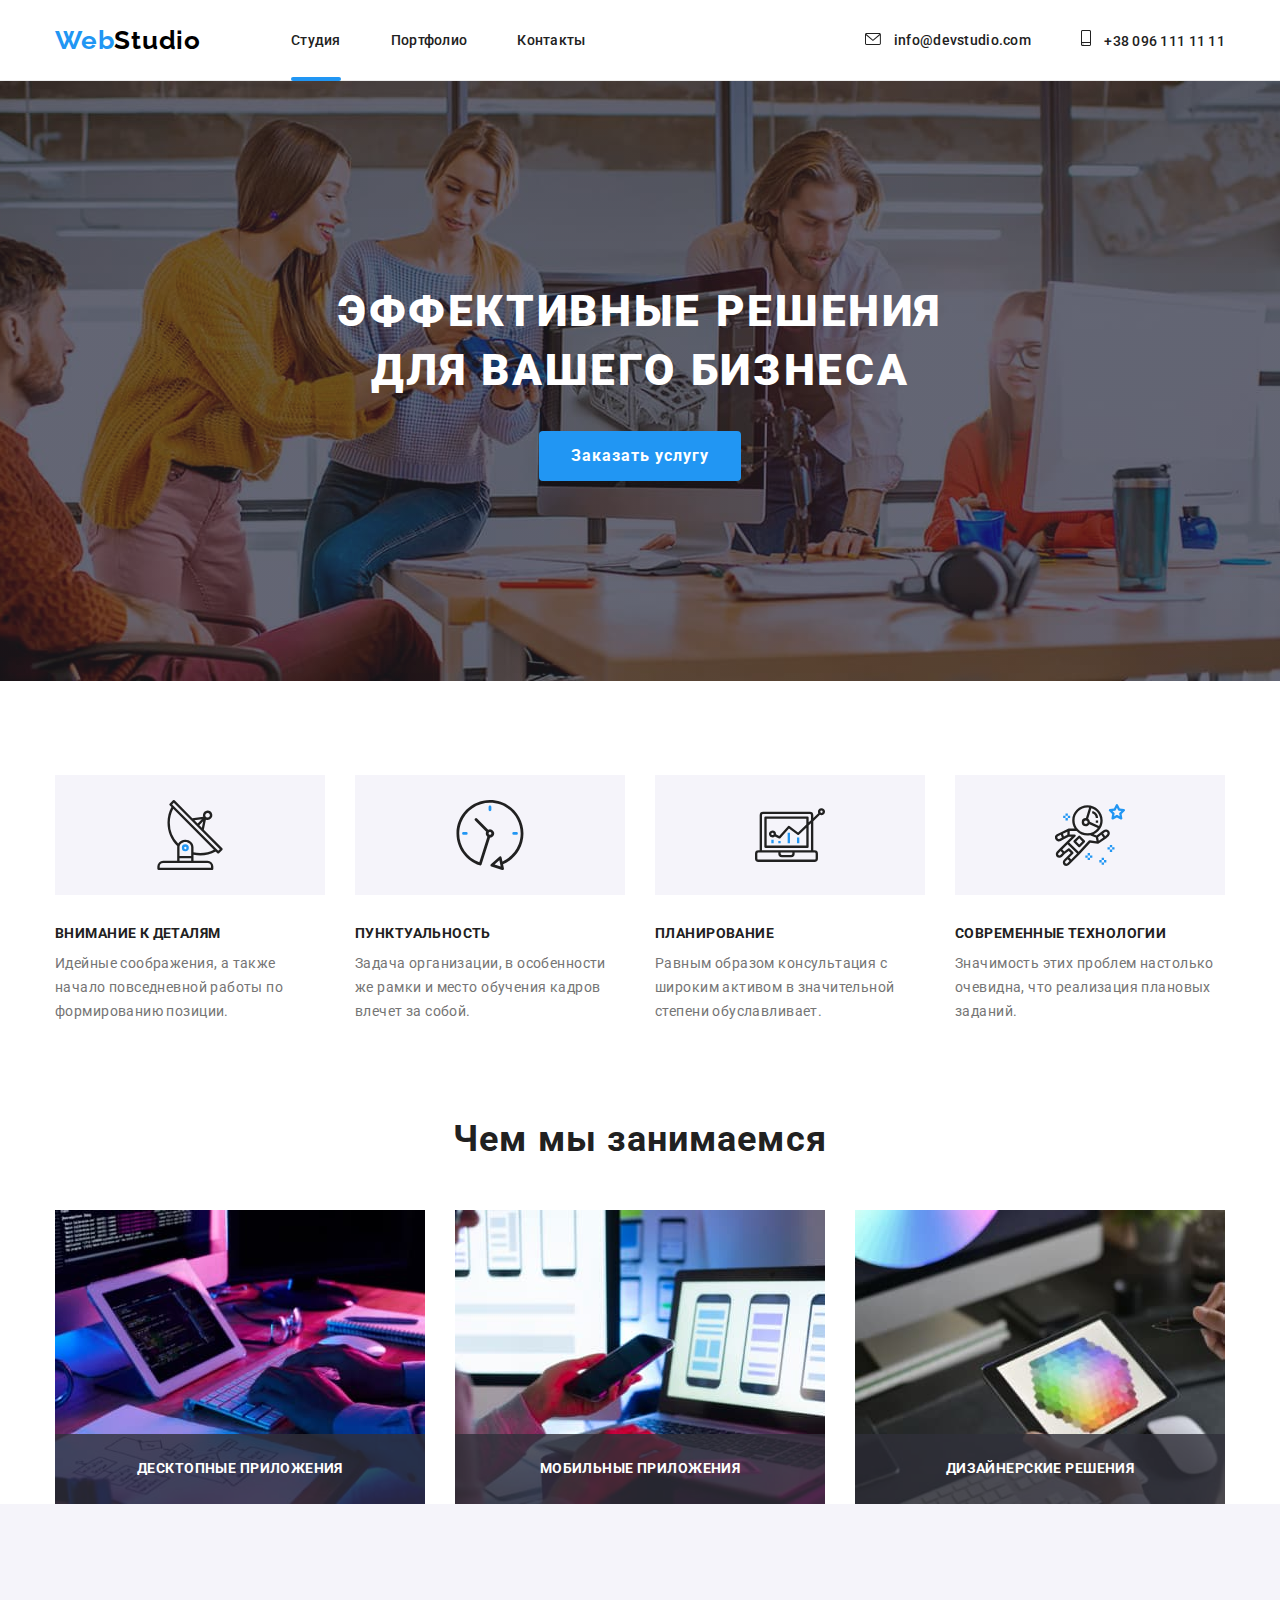
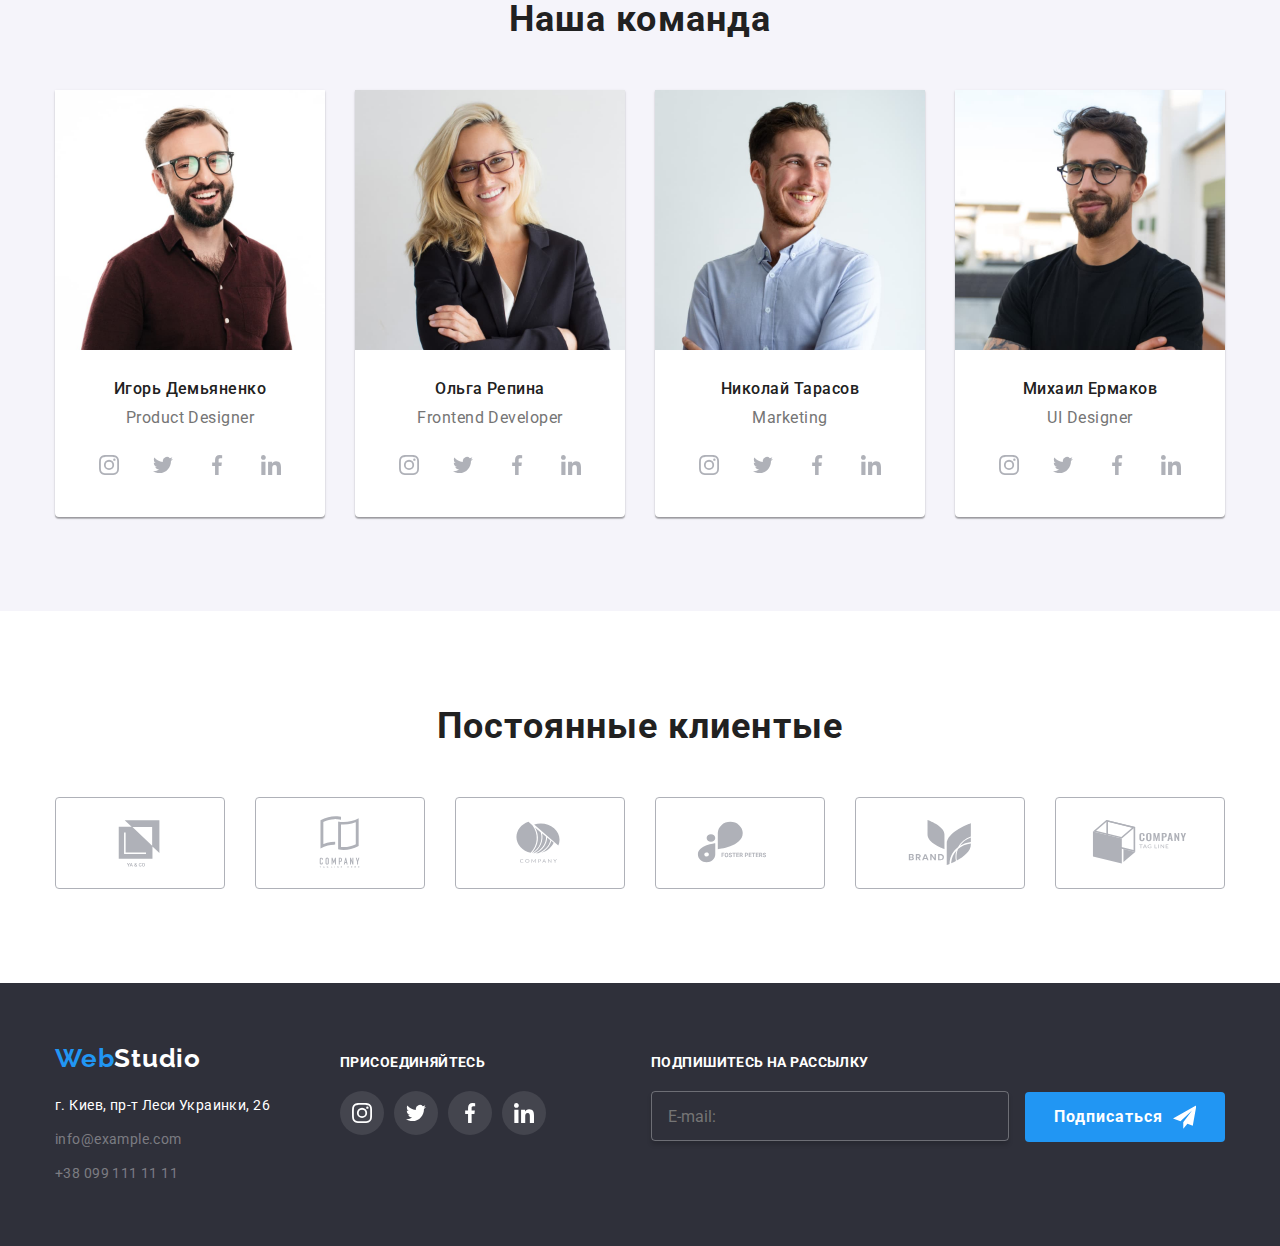
==== commit e112a899: "+" ====
--- a/index.html
+++ b/index.html
@@ -21,27 +21,27 @@
                     <a class="logo" href="./index.html" lang="en">Web<span class="logo__color">Studio</span> </a>
                     <ul class="nav-list">
                         <li class="nav-list__item">
-                            <a href="" class="nav-list__link link current">Студия</a>
+                            <a href="" class="nav-list__link current">Студия</a>
                         </li>
                         <li class="nav-list__item">
-                            <a href="./portfolio.html" class="nav-list__link link">Портфолио</a>
+                            <a href="./portfolio.html" class="nav-list__link">Портфолио</a>
                         </li>
                         <li class="nav-list__item">
-                            <a href="" class="nav-list__link link">Контакты</a>
+                            <a href="" class="nav-list__link">Контакты</a>
                         </li>
                     </ul>
                 </nav>   
 
                     <ul class="contact">
                         <li class="contact__item">
-                            <a href="mailto:info@devstudio.com" class="contact__link link">
+                            <a href="mailto:info@devstudio.com" class="contact__link">
                             <svg class="contact__icon"  width="16"  height="12">
                                 <use href="./images/icon/symbol-defs.svg#icon-envelope"></use>
                             </svg>
                                  info@devstudio.com</a>
                         </li> 
                         <li class="contact__item ">
-                            <a href="tel:+380961111111" class="contact__link  link" > 
+                            <a href="tel:+380961111111" class="contact__link" > 
                                 <svg class="contact__icon" width="10"  height="16">
                                     <use href="./images/icon/symbol-defs.svg#icon-smartphone"></use>
                                 </svg>   
--- a/css/main.min.css
+++ b/css/main.min.css
@@ -1 +1 @@
-:root{--primary-text-color: #757575;--title-text-color: #212121;--accent-color: #2196F3;--color-logo: #000000;--color-background: #2F303A;--color-footer-contact: #FFFFFF60;--background-button-member: #F5F4FA;--primary-color-white: #FFFFFF;--color-box-button: #188CEB}.visually-hidden{position:absolute;width:1px;height:1px;margin:-1px;padding:0;overflow:hidden;border:0;clip:rect(0 0 0 0)}h1,h2,h3,h4,h5,h6,p{margin-top:0;margin-bottom:0}body{font-family:roboto,sans-serif;min-width:1200px}ul{list-style:none;padding:0;margin:0}img{display:block;max-width:100%;height:auto}.section{padding-top:94px;padding-bottom:94px}.container{width:1200px;padding:0 15px;margin:0 auto}.backdrop{position:fixed;top:0;left:0;width:100%;height:100%;background-color:rgba(0,0,0,.2);opacity:1;-webkit-transition:opacity 250ms cubic-bezier(0.4, 0, 0.2, 1);transition:opacity 250ms cubic-bezier(0.4, 0, 0.2, 1)}.backdrop.is-hidden{opacity:0;pointer-events:none}.modal{position:absolute;left:50%;top:50%;-webkit-transform:translate(-50%, -50%) scale(1);transform:translate(-50%, -50%) scale(1);width:528px;height:581px;padding:40px;-webkit-box-shadow:0px 1px 3px rgba(0,0,0,.12),0px 1px 1px rgba(0,0,0,.14),0px 2px 1px rgba(0,0,0,.2);box-shadow:0px 1px 3px rgba(0,0,0,.12),0px 1px 1px rgba(0,0,0,.14),0px 2px 1px rgba(0,0,0,.2);border-radius:4px;background-color:var(--primary-color-white);-webkit-transition:-webkit-transform 250ms cubic-bezier(0.4, 0, 0.2, 1);transition:-webkit-transform 250ms cubic-bezier(0.4, 0, 0.2, 1);transition:transform 250ms cubic-bezier(0.4, 0, 0.2, 1);transition:transform 250ms cubic-bezier(0.4, 0, 0.2, 1), -webkit-transform 250ms cubic-bezier(0.4, 0, 0.2, 1)}.backdrop.is-hidden .modal{-webkit-transform:translate(-50%, -50%) scale(1.2);transform:translate(-50%, -50%) scale(1.2)}.modal-title{font-size:20px;line-height:1.15;text-align:center;letter-spacing:.03em;color:var(--title-text-color);margin-bottom:12px}.modal-item:not(:last-child){margin-bottom:10px}.modal-item:last-child{margin-bottom:20px}.modal-label{position:relative;display:-webkit-box;display:-ms-flexbox;display:flex;-webkit-box-orient:vertical;-webkit-box-direction:normal;-ms-flex-direction:column;flex-direction:column;font-size:12px;line-height:1.17;letter-spacing:.01em;color:var(--primary-text-color)}.modal-label:focus-within .modal-button-icon{fill:var(--accent-color)}.modal-button-icon{position:absolute;left:12px;bottom:11px;fill:var(--title-text-color)}.modal-input{height:40px;border:1px solid rgba(33,33,33,.2);border-radius:4px;outline:none;padding:11px;padding-left:40px;margin-top:4px}.modal-input:focus{border-color:var(--accent-color)}.modal-textarea{height:120px;border:1px solid rgba(33,33,33,.2);border-radius:4px;padding:12px 16px;resize:none;outline:none;margin-top:4px}.modal-textarea:focus{border-color:var(--accent-color)}.modal-item textarea::-webkit-input-placeholder{font-size:14px;line-height:1.14;letter-spacing:.01em;color:rgba(117,117,117,.5)}.modal-item textarea::-moz-placeholder{font-size:14px;line-height:1.14;letter-spacing:.01em;color:rgba(117,117,117,.5)}.modal-item textarea:-ms-input-placeholder{font-size:14px;line-height:1.14;letter-spacing:.01em;color:rgba(117,117,117,.5)}.modal-item textarea::-ms-input-placeholder{font-size:14px;line-height:1.14;letter-spacing:.01em;color:rgba(117,117,117,.5)}.modal-item textarea::placeholder{font-size:14px;line-height:1.14;letter-spacing:.01em;color:rgba(117,117,117,.5)}.modal-label-checkbox{position:relative;display:-webkit-box;display:-ms-flexbox;display:flex;-webkit-box-orient:horizontal;-webkit-box-direction:reverse;-ms-flex-direction:row-reverse;flex-direction:row-reverse;-webkit-box-pack:center;-ms-flex-pack:center;justify-content:center;-webkit-box-align:center;-ms-flex-align:center;align-items:center;margin-bottom:30px;margin-top:20px}.modal-checkbox{-webkit-appearance:none;-moz-appearance:none;appearance:none}.checkbox-icon{width:15px;height:15px;border:2px solid #000;border-radius:2px}.modal-checkbox:checked+.checkbox-icon{background-position:center;border:rgba(0,0,0,0);background-color:var(--accent-color);background-image:url(../images/icon/icon-check2.svg);background-origin:border-box;background-repeat:no-repeat}.checkbox-span{font-size:14px;line-height:1.71;letter-spacing:.03em;color:var(--primary-text-color);margin-left:10px}.modal_link{font-size:14px;line-height:1.71;letter-spacing:.03em;color:var(--accent-color);text-decoration:none;cursor:pointer;-webkit-transition:color 250ms cubic-bezier(0.4, 0, 0.2, 1);transition:color 250ms cubic-bezier(0.4, 0, 0.2, 1)}.modal_link:hover,.modal_link:focus{color:var(--color-box-button);text-decoration:underline}.modal-submit-wrapper{display:-webkit-box;display:-ms-flexbox;display:flex;-webkit-box-pack:center;-ms-flex-pack:center;justify-content:center}.modal-submit{font-family:"Roboto";font-style:normal;font-weight:700;font-size:16px;line-height:1.88;letter-spacing:.06em;padding:10px;width:200px;text-align:center;border:none;-webkit-transition:background-color 250ms cubic-bezier(0.4, 0, 0.2, 1);transition:background-color 250ms cubic-bezier(0.4, 0, 0.2, 1);color:var(--primary-color-white);background-color:var(--accent-color);border-radius:4px;cursor:pointer}.modal-submit:hover,.modal-submit:focus{background-color:var(--color-box-button)}.modal-button{position:absolute;right:8px;top:8px;padding:0;font-size:0;border-radius:50%;cursor:pointer;border:none;stroke-opacity:.1;-webkit-transition:background-color 250ms cubic-bezier(0.4, 0, 0.2, 1);transition:background-color 250ms cubic-bezier(0.4, 0, 0.2, 1)}.modal-button:hover,.modal-button:focus{fill:var(--accent-color)}.social-list{display:-webkit-box;display:-ms-flexbox;display:flex;-webkit-box-pack:center;-ms-flex-pack:center;justify-content:center;margin-top:16px}.social-list__item+.social-list__item{margin-left:10px}.social-list__link{display:-webkit-box;display:-ms-flexbox;display:flex;-webkit-box-align:center;-ms-flex-align:center;align-items:center;-webkit-box-pack:center;-ms-flex-pack:center;justify-content:center;width:44px;height:44px;background-color:rgba(0,0,0,0);border-radius:50%;-webkit-transition:background-color 250ms cubic-bezier(0.4, 0, 0.2, 1);transition:background-color 250ms cubic-bezier(0.4, 0, 0.2, 1)}.social-list__link:hover,.social-list__link:focus{background-color:var(--color-box-button)}.social-list__icon{fill:#afb1b8;-webkit-transition:fill 250ms cubic-bezier(0.4, 0, 0.2, 1);transition:fill 250ms cubic-bezier(0.4, 0, 0.2, 1)}.social-list__link:hover .social-list__icon,.social-list__link:focus .social-list__icon{fill:var(--primary-color-white)}.footer-container{display:-webkit-box;display:-ms-flexbox;display:flex;-webkit-box-align:baseline;-ms-flex-align:baseline;align-items:baseline}.footer-social{margin-left:70px}.footer-title{color:var(--primary-color-white);font-style:normal;font-weight:700;font-size:14px;line-height:1.17;text-transform:uppercase;letter-spacing:.03em}.footer-social-list{display:-webkit-box;display:-ms-flexbox;display:flex;-webkit-box-pack:center;-ms-flex-pack:center;justify-content:center;margin-top:20px}.footer-social-list__item+.footer-social-list__item{margin-left:10px}.footer-social-list__link{display:-webkit-box;display:-ms-flexbox;display:flex;-webkit-box-align:center;-ms-flex-align:center;align-items:center;-webkit-box-pack:center;-ms-flex-pack:center;justify-content:center;width:44px;height:44px;background-color:rgba(0,0,0,0);border-radius:50%;background-color:rgba(255,255,255,.1);-webkit-transition:background-color 250ms cubic-bezier(0.4, 0, 0.2, 1);transition:background-color 250ms cubic-bezier(0.4, 0, 0.2, 1)}.footer-social-list__link:hover,.footer-social-list__link:focus{background-color:var(--accent-color)}.footer-social-list__icon{fill:var(--primary-color-white)}.header{border-bottom:1px solid #ececec}.header__container{display:-webkit-box;display:-ms-flexbox;display:flex;-webkit-box-pack:center;-ms-flex-pack:center;justify-content:center}.logo{color:var(--accent-color);font-family:Raleway,cursive;font-weight:700;font-size:26px;line-height:1.17;text-decoration:none;text-transform:none;letter-spacing:.03em}.logo__color{color:var(--color-logo)}.navigation,.nav-list,.contact{display:-webkit-box;display:-ms-flexbox;display:flex;-webkit-box-align:center;-ms-flex-align:center;align-items:center}.nav-list{margin-left:90px}.nav-list__item{position:relative}.nav-list .nav-list__item+.nav-list__item{margin-left:50px}.nav-list__link{display:block;padding-top:32px;padding-bottom:32px}.contact{margin-left:auto}.contact__item+.contact__item{margin-left:50px}.nav-list__link,.contact__link{-webkit-transition:color 250ms cubic-bezier(0.4, 0, 0.2, 1);transition:color 250ms cubic-bezier(0.4, 0, 0.2, 1)}.current::after{content:"";position:absolute;left:0;bottom:-1px;display:block;width:100%;height:4px;border-radius:2px;background-color:var(--accent-color)}.nav-list .link.current{color:var(--accent-color)}.contact__link{color:var(--primary-text-color);font-weight:500;font-size:14px;line-height:1.17;text-decoration:none;text-transform:none;letter-spacing:.02em}.contact__icon{fill:currentColor;margin-right:10px}.link{color:var(--title-text-color);font-weight:500;font-size:14px;line-height:1.17;text-decoration:none;text-transform:none;letter-spacing:.02em}.link:hover,.link:focus{color:var(--accent-color)}.contact__link.mail,.contact__link.phone{display:-webkit-box;display:-ms-flexbox;display:flex;-webkit-box-align:center;-ms-flex-align:center;align-items:center;color:var(--primary-text-color)}.contact__link.mail:hover,.contact__link.mail:focus,.contact__link.phone:hover,.contact__link.phone:focus{color:var(--accent-color)}.link.contact__link:focus,.link.contact__link::after{color:var(--accent-color);cursor:pointer;fill:currentColor;-webkit-transition:color 250ms cubic-bezier(0.4, 0, 0.2, 1);transition:color 250ms cubic-bezier(0.4, 0, 0.2, 1)}.box{margin-left:auto;margin-right:auto;display:-webkit-box;display:-ms-flexbox;display:flex;-webkit-box-orient:vertical;-webkit-box-direction:normal;-ms-flex-direction:column;flex-direction:column;-webkit-box-pack:center;-ms-flex-pack:center;justify-content:center;-webkit-box-align:center;-ms-flex-align:center;align-items:center;text-align:center;height:600px;max-width:1600px;background-image:-webkit-gradient(linear, left top, right top, from(rgba(47, 48, 58, 0.4)), to(rgba(47, 48, 58, 0.4))),url(../images/officebackground\ .jpg);background-image:linear-gradient(to right, rgba(47, 48, 58, 0.4), rgba(47, 48, 58, 0.4)),url(../images/officebackground\ .jpg);background-repeat:no-repeat;background-position:center;background-size:cover;background-color:#2f303a}.box-title{width:696px;margin-bottom:30px;color:var(--primary-color-white);font-weight:900;font-size:44px;line-height:1.36;text-align:center;text-transform:uppercase;letter-spacing:.06em}.box-button{display:-webkit-box;display:-ms-flexbox;display:flex;color:var(--primary-color-white);background-color:var(--accent-color);font-family:Roboto,sans-serif;font-weight:700;font-size:16px;line-height:1.88;letter-spacing:.06em;cursor:pointer;-webkit-transition:color 250ms cubic-bezier(0.4, 0, 0.2, 1);transition:color 250ms cubic-bezier(0.4, 0, 0.2, 1);border:0px;border-radius:4px;padding:10px 32px;border:rgba(0,0,0,0)}.box-button:hover,.box-button:focus{background-color:var(--color-box-button)}.benefits-list{display:-webkit-box;display:-ms-flexbox;display:flex}.benefits-list .benefits-list__item+.benefits-list__item{margin-left:30px}.benefits-list__link{width:270px;height:120px;background-color:#f5f4fa;margin-bottom:30px;display:-webkit-box;display:-ms-flexbox;display:flex;-webkit-box-align:center;-ms-flex-align:center;align-items:center;-webkit-box-pack:center;-ms-flex-pack:center;justify-content:center}.benefits-list__title{color:var(--title-text-color);font-weight:700;font-size:14px;line-height:1.17;text-transform:uppercase;letter-spacing:.03em;margin-bottom:10px}.benefits-list__text{color:var(--primary-text-color);font-size:14px;line-height:1.71;text-transform:none;letter-spacing:.03em;max-width:270px}.directions.section{padding-top:0;padding-bottom:0}.directions-title{color:var(--title-text-color);font-weight:700;font-size:36px;line-height:1.17;text-align:center;text-transform:none;letter-spacing:.03em}.directions-list{display:-webkit-box;display:-ms-flexbox;display:flex;padding-top:50px}.directions-list__item{position:relative}.directions-list__item+.directions-list__item{margin-left:30px}.directions-list__text{position:absolute;bottom:0;width:100%;height:70px;display:-webkit-box;display:-ms-flexbox;display:flex;-webkit-box-align:center;-ms-flex-align:center;align-items:center;-webkit-box-pack:center;-ms-flex-pack:center;justify-content:center;font-weight:700;font-size:14px;line-height:1.14;letter-spacing:.03em;text-transform:uppercase;color:var(--primary-color-white);background:rgba(47,48,58,.8)}.team{background-color:var(--background-button-member)}.team-title{color:var(--title-text-color);font-weight:700;font-size:36px;line-height:1.17;text-align:center;text-transform:none;letter-spacing:.03em}.team-list{display:-webkit-box;display:-ms-flexbox;display:flex;margin-top:50px}.team-list__item{background-color:var(--primary-color-white);-webkit-box-shadow:0px 1px 3px rgba(0,0,0,.12),0px 1px 1px rgba(0,0,0,.14),0px 2px 1px rgba(0,0,0,.2);box-shadow:0px 1px 3px rgba(0,0,0,.12),0px 1px 1px rgba(0,0,0,.14),0px 2px 1px rgba(0,0,0,.2);border-radius:0px 0px 4px 4px}.team-list__item+.team-list__item{margin-left:30px}.team-list__container{padding:30px 0}.team-list__name{color:var(--title-text-color);font-weight:500;font-size:16px;line-height:1.17;text-align:center;text-transform:none;letter-spacing:.03em}.team-list__position{margin-top:10px;color:var(--primary-text-color);font-size:16px;line-height:1.17;text-align:center;text-transform:none;letter-spacing:.03em}.clients-title{color:var(--title-text-color);font-weight:700;font-size:36px;line-height:1.17;text-align:center;text-transform:none;letter-spacing:.03em}.clients-list{display:-webkit-box;display:-ms-flexbox;display:flex;-webkit-box-pack:justify;-ms-flex-pack:justify;justify-content:space-between;margin-top:50px}.clients-list__item{width:170px;height:92px}.clients-list__link{width:100%;height:100%;border:1px solid #afb1b8;border-radius:4px;display:-webkit-box;display:-ms-flexbox;display:flex;-webkit-box-align:center;-ms-flex-align:center;align-items:center;-webkit-box-pack:center;-ms-flex-pack:center;justify-content:center;-webkit-transition:border-color 250ms cubic-bezier(0.4, 0, 0.2, 1);transition:border-color 250ms cubic-bezier(0.4, 0, 0.2, 1)}.clients-list__link:hover,.clients-list__link:focus{border-color:var(--color-box-button)}.clients-list__icon{fill:#afb1b8;-webkit-transition:fill 250ms cubic-bezier(0.4, 0, 0.2, 1);transition:fill 250ms cubic-bezier(0.4, 0, 0.2, 1)}.clients-list__link:hover .clients-list__icon,.clients-list__link:focus .clients-list__icon{fill:var(--color-box-button)}.footer{background-color:var(--color-background);padding:60px 0}.address{margin-top:20px}.address-list{display:-webkit-box;display:-ms-flexbox;display:flex;-webkit-box-orient:vertical;-webkit-box-direction:normal;-ms-flex-direction:column;flex-direction:column}.address-item+.address-item{margin-top:10px}.footer-logo{color:var(--accent-color);font-family:Raleway;font-weight:700;font-size:26px;line-height:1.17;text-decoration:none;text-transform:none;letter-spacing:.03em}.footer-color{color:var(--primary-color-white)}.footer-address{color:var(--primary-color-white);font-style:normal;font-size:14px;line-height:1.71;text-decoration:none;text-transform:none;letter-spacing:.03em}.footer-link{color:var(--color-footer-contact);font-style:normal;font-size:14px;line-height:1.71;text-decoration:none;text-transform:none;letter-spacing:.03em}.subscribe{margin-left:auto}.subscribe-title{font-weight:700;font-size:14px;line-height:1.14;letter-spacing:.03em;text-transform:uppercase;color:var(--primary-color-white)}.subscribe-form{margin-top:20px}.subscribe-input{width:358px;height:50px;border-radius:4px;padding:15px 16px;background-color:rgba(0,0,0,0);border:1px solid rgba(255,255,255,.3);-webkit-box-shadow:0px 4px 4px rgba(0,0,0,.15);box-shadow:0px 4px 4px rgba(0,0,0,.15);color:var(--primary-color-white)}.subscribe-button{display:-webkit-inline-box;display:-ms-inline-flexbox;display:inline-flex;-webkit-box-align:center;-ms-flex-align:center;align-items:center;font-family:Roboto,sans-serif;font-style:normal;font-weight:700;font-size:16px;line-height:1.88;letter-spacing:.06em;width:200px;height:50px;border-radius:4px;border:none;margin-left:12px;color:var(--primary-color-white);background-color:var(--accent-color);cursor:pointer;-webkit-transition:color 250ms cubic-bezier(0.4, 0, 0.2, 1);transition:color 250ms cubic-bezier(0.4, 0, 0.2, 1);padding:10px 29px}.subscribe-button:hover,.subscribe-button:focus{background-color:var(--color-box-button)}.subscribe-button-icon{margin-left:10px;fill:var(--primary-color-white)}.filter-list{display:-webkit-box;display:-ms-flexbox;display:flex;-webkit-box-pack:center;-ms-flex-pack:center;justify-content:center;margin-bottom:50px}.filter-list__item+.filter-list__item{margin-left:8px}.filter-list__button{margin:0 auto;border-radius:4px;padding:6px 22px;-webkit-transition-property:color;transition-property:color;font-family:Roboto,sans-serif;color:var(--title-text-color);background-color:var(--background-button-member);font-weight:500;font-size:16px;line-height:1.63;letter-spacing:.03em;text-align:center;cursor:pointer;text-transform:none;font-family:inherit;border:rgba(0,0,0,0);-webkit-box-shadow:0px 3px 1px rgba(0,0,0,.1),0px 1px 2px rgba(0,0,0,.08),0px 2px 2px rgba(0,0,0,.12);box-shadow:0px 3px 1px rgba(0,0,0,.1),0px 1px 2px rgba(0,0,0,.08),0px 2px 2px rgba(0,0,0,.12);border-radius:4px;-webkit-transition:background-color 250ms cubic-bezier(0.4, 0, 0.2, 1),color 250ms cubic-bezier(0.4, 0, 0.2, 1),-webkit-box-shadow 250ms cubic-bezier(0.4, 0, 0.2, 1);transition:background-color 250ms cubic-bezier(0.4, 0, 0.2, 1),color 250ms cubic-bezier(0.4, 0, 0.2, 1),-webkit-box-shadow 250ms cubic-bezier(0.4, 0, 0.2, 1);transition:background-color 250ms cubic-bezier(0.4, 0, 0.2, 1),color 250ms cubic-bezier(0.4, 0, 0.2, 1),box-shadow 250ms cubic-bezier(0.4, 0, 0.2, 1);transition:background-color 250ms cubic-bezier(0.4, 0, 0.2, 1),color 250ms cubic-bezier(0.4, 0, 0.2, 1),box-shadow 250ms cubic-bezier(0.4, 0, 0.2, 1),-webkit-box-shadow 250ms cubic-bezier(0.4, 0, 0.2, 1)}.filter-list__button:hover,.filter-list__button:focus{background-color:var(--accent-color);color:var(--primary-color-white)}.projects-list{display:-webkit-box;display:-ms-flexbox;display:flex;-ms-flex-wrap:wrap;flex-wrap:wrap;margin:-15px}.projects-list__item{margin:15px;-ms-flex-preferred-size:calc((100% - 90px)/3);flex-basis:calc((100% - 90px)/3)}.projects-list__link{text-transform:none;text-decoration:none}.projects-list__link:hover,.projects-list__link:focus{display:block;-webkit-box-shadow:0px 1px 1px rgba(0,0,0,.12),0px 4px 4px rgba(0,0,0,.06),1px 4px 6px rgba(0,0,0,.16);box-shadow:0px 1px 1px rgba(0,0,0,.12),0px 4px 4px rgba(0,0,0,.06),1px 4px 6px rgba(0,0,0,.16);-webkit-transition:background-color 250ms cubic-bezier(0.4, 0, 0.2, 1);transition:background-color 250ms cubic-bezier(0.4, 0, 0.2, 1)}.projects-list__overlay-text{position:absolute;bottom:0;width:100%;height:100%;display:block;padding:63px 24px;text-align:center;font-size:18px;line-height:1.56;letter-spacing:.03em;color:#fff;background-color:rgba(33,150,243,.9);-webkit-transition:-webkit-transform 250ms cubic-bezier(0.4, 0, 0.2, 1);transition:-webkit-transform 250ms cubic-bezier(0.4, 0, 0.2, 1);transition:transform 250ms cubic-bezier(0.4, 0, 0.2, 1);transition:transform 250ms cubic-bezier(0.4, 0, 0.2, 1), -webkit-transform 250ms cubic-bezier(0.4, 0, 0.2, 1);-webkit-transform:translateY(101%);transform:translateY(101%)}.projects-list__link:hover .projects-list__overlay-text,.projects-list__link:focus .projects-list__overlay-text{-webkit-transform:translateY(0%);transform:translateY(0%)}.projects-list__overlay{position:relative;overflow:hidden}.projects-list__container{padding:20px 24px;border-right:1px solid #ececec;border-bottom:1px solid #ececec;border-left:1px solid #ececec}.projects-list__title{color:var(--title-text-color);font-weight:700;font-size:18px;line-height:2;letter-spacing:.06em;text-transform:none;text-decoration:none;margin-bottom:4px}.projects-list__text{color:var(--primary-text-color);font-size:16px;line-height:1.88;letter-spacing:.03em;text-transform:none}/*# sourceMappingURL=main.min.css.map */+:root{--primary-text-color: #757575;--title-text-color: #212121;--accent-color: #2196F3;--color-logo: #000000;--color-background: #2F303A;--color-footer-contact: #FFFFFF60;--background-button-member: #F5F4FA;--primary-color-white: #FFFFFF;--color-box-button: #188CEB}.visually-hidden{position:absolute;width:1px;height:1px;margin:-1px;padding:0;overflow:hidden;border:0;clip:rect(0 0 0 0)}h1,h2,h3,h4,h5,h6,p{margin-top:0;margin-bottom:0}body{font-family:roboto,sans-serif;min-width:1200px}ul{list-style:none;padding:0;margin:0}img{display:block;max-width:100%;height:auto}.section{padding-top:94px;padding-bottom:94px}.container{width:1200px;padding:0 15px;margin:0 auto}.backdrop{position:fixed;top:0;left:0;width:100%;height:100%;background-color:rgba(0,0,0,.2);opacity:1;-webkit-transition:opacity 250ms cubic-bezier(0.4, 0, 0.2, 1);transition:opacity 250ms cubic-bezier(0.4, 0, 0.2, 1)}.backdrop.is-hidden{opacity:0;pointer-events:none}.modal{position:absolute;left:50%;top:50%;-webkit-transform:translate(-50%, -50%) scale(1);transform:translate(-50%, -50%) scale(1);width:528px;height:581px;padding:40px;-webkit-box-shadow:0px 1px 3px rgba(0,0,0,.12),0px 1px 1px rgba(0,0,0,.14),0px 2px 1px rgba(0,0,0,.2);box-shadow:0px 1px 3px rgba(0,0,0,.12),0px 1px 1px rgba(0,0,0,.14),0px 2px 1px rgba(0,0,0,.2);border-radius:4px;background-color:var(--primary-color-white);-webkit-transition:-webkit-transform 250ms cubic-bezier(0.4, 0, 0.2, 1);transition:-webkit-transform 250ms cubic-bezier(0.4, 0, 0.2, 1);transition:transform 250ms cubic-bezier(0.4, 0, 0.2, 1);transition:transform 250ms cubic-bezier(0.4, 0, 0.2, 1), -webkit-transform 250ms cubic-bezier(0.4, 0, 0.2, 1)}.backdrop.is-hidden .modal{-webkit-transform:translate(-50%, -50%) scale(1.2);transform:translate(-50%, -50%) scale(1.2)}.modal-title{font-size:20px;line-height:1.15;text-align:center;letter-spacing:.03em;color:var(--title-text-color);margin-bottom:12px}.modal-item:not(:last-child){margin-bottom:10px}.modal-item:last-child{margin-bottom:20px}.modal-label{position:relative;display:-webkit-box;display:-ms-flexbox;display:flex;-webkit-box-orient:vertical;-webkit-box-direction:normal;-ms-flex-direction:column;flex-direction:column;font-size:12px;line-height:1.17;letter-spacing:.01em;color:var(--primary-text-color)}.modal-label:focus-within .modal-button-icon{fill:var(--accent-color)}.modal-button-icon{position:absolute;left:12px;bottom:11px;fill:var(--title-text-color)}.modal-input{height:40px;border:1px solid rgba(33,33,33,.2);border-radius:4px;outline:none;padding:11px;padding-left:40px;margin-top:4px}.modal-input:focus{border-color:var(--accent-color)}.modal-textarea{height:120px;border:1px solid rgba(33,33,33,.2);border-radius:4px;padding:12px 16px;resize:none;outline:none;margin-top:4px}.modal-textarea:focus{border-color:var(--accent-color)}.modal-item textarea::-webkit-input-placeholder{font-size:14px;line-height:1.14;letter-spacing:.01em;color:rgba(117,117,117,.5)}.modal-item textarea::-moz-placeholder{font-size:14px;line-height:1.14;letter-spacing:.01em;color:rgba(117,117,117,.5)}.modal-item textarea:-ms-input-placeholder{font-size:14px;line-height:1.14;letter-spacing:.01em;color:rgba(117,117,117,.5)}.modal-item textarea::-ms-input-placeholder{font-size:14px;line-height:1.14;letter-spacing:.01em;color:rgba(117,117,117,.5)}.modal-item textarea::placeholder{font-size:14px;line-height:1.14;letter-spacing:.01em;color:rgba(117,117,117,.5)}.modal-label-checkbox{position:relative;display:-webkit-box;display:-ms-flexbox;display:flex;-webkit-box-orient:horizontal;-webkit-box-direction:reverse;-ms-flex-direction:row-reverse;flex-direction:row-reverse;-webkit-box-pack:center;-ms-flex-pack:center;justify-content:center;-webkit-box-align:center;-ms-flex-align:center;align-items:center;margin-bottom:30px;margin-top:20px}.modal-checkbox{-webkit-appearance:none;-moz-appearance:none;appearance:none}.checkbox-icon{width:15px;height:15px;border:2px solid #000;border-radius:2px}.modal-checkbox:checked+.checkbox-icon{background-position:center;border:rgba(0,0,0,0);background-color:var(--accent-color);background-image:url(../images/icon/icon-check2.svg);background-origin:border-box;background-repeat:no-repeat}.checkbox-span{font-size:14px;line-height:1.71;letter-spacing:.03em;color:var(--primary-text-color);margin-left:10px}.modal_link{font-size:14px;line-height:1.71;letter-spacing:.03em;color:var(--accent-color);text-decoration:none;cursor:pointer;-webkit-transition:color 250ms cubic-bezier(0.4, 0, 0.2, 1);transition:color 250ms cubic-bezier(0.4, 0, 0.2, 1)}.modal_link:hover,.modal_link:focus{color:var(--color-box-button);text-decoration:underline}.modal-submit-wrapper{display:-webkit-box;display:-ms-flexbox;display:flex;-webkit-box-pack:center;-ms-flex-pack:center;justify-content:center}.modal-submit{font-family:"Roboto";font-style:normal;font-weight:700;font-size:16px;line-height:1.88;letter-spacing:.06em;padding:10px;width:200px;text-align:center;border:none;-webkit-transition:background-color 250ms cubic-bezier(0.4, 0, 0.2, 1);transition:background-color 250ms cubic-bezier(0.4, 0, 0.2, 1);color:var(--primary-color-white);background-color:var(--accent-color);border-radius:4px;cursor:pointer}.modal-submit:hover,.modal-submit:focus{background-color:var(--color-box-button)}.modal-button{position:absolute;right:8px;top:8px;padding:0;font-size:0;border-radius:50%;cursor:pointer;border:none;stroke-opacity:.1;-webkit-transition:background-color 250ms cubic-bezier(0.4, 0, 0.2, 1);transition:background-color 250ms cubic-bezier(0.4, 0, 0.2, 1)}.modal-button:hover,.modal-button:focus{fill:var(--accent-color)}.social-list{display:-webkit-box;display:-ms-flexbox;display:flex;-webkit-box-pack:center;-ms-flex-pack:center;justify-content:center;margin-top:16px}.social-list__item+.social-list__item{margin-left:10px}.social-list__link{display:-webkit-box;display:-ms-flexbox;display:flex;-webkit-box-align:center;-ms-flex-align:center;align-items:center;-webkit-box-pack:center;-ms-flex-pack:center;justify-content:center;width:44px;height:44px;background-color:rgba(0,0,0,0);border-radius:50%;-webkit-transition:background-color 250ms cubic-bezier(0.4, 0, 0.2, 1);transition:background-color 250ms cubic-bezier(0.4, 0, 0.2, 1)}.social-list__link:hover,.social-list__link:focus{background-color:var(--color-box-button)}.social-list__icon{fill:#afb1b8;-webkit-transition:fill 250ms cubic-bezier(0.4, 0, 0.2, 1);transition:fill 250ms cubic-bezier(0.4, 0, 0.2, 1)}.social-list__link:hover .social-list__icon,.social-list__link:focus .social-list__icon{fill:var(--primary-color-white)}.footer-container{display:-webkit-box;display:-ms-flexbox;display:flex;-webkit-box-align:baseline;-ms-flex-align:baseline;align-items:baseline}.footer-social{margin-left:70px}.footer-title{color:var(--primary-color-white);font-style:normal;font-weight:700;font-size:14px;line-height:1.17;text-transform:uppercase;letter-spacing:.03em}.footer-social-list{display:-webkit-box;display:-ms-flexbox;display:flex;-webkit-box-pack:center;-ms-flex-pack:center;justify-content:center;margin-top:20px}.footer-social-list__item+.footer-social-list__item{margin-left:10px}.footer-social-list__link{display:-webkit-box;display:-ms-flexbox;display:flex;-webkit-box-align:center;-ms-flex-align:center;align-items:center;-webkit-box-pack:center;-ms-flex-pack:center;justify-content:center;width:44px;height:44px;background-color:rgba(0,0,0,0);border-radius:50%;background-color:rgba(255,255,255,.1);-webkit-transition:background-color 250ms cubic-bezier(0.4, 0, 0.2, 1);transition:background-color 250ms cubic-bezier(0.4, 0, 0.2, 1)}.footer-social-list__link:hover,.footer-social-list__link:focus{background-color:var(--accent-color)}.footer-social-list__icon{fill:var(--primary-color-white)}.header{border-bottom:1px solid #ececec}.header__container{display:-webkit-box;display:-ms-flexbox;display:flex;-webkit-box-pack:center;-ms-flex-pack:center;justify-content:center}.logo{color:var(--accent-color);font-family:Raleway,cursive;font-weight:700;font-size:26px;line-height:1.17;text-decoration:none;text-transform:none;letter-spacing:.03em}.logo__color{color:var(--color-logo)}.navigation,.nav-list,.contact{display:-webkit-box;display:-ms-flexbox;display:flex;-webkit-box-align:center;-ms-flex-align:center;align-items:center}.nav-list{margin-left:90px}.nav-list__item{position:relative}.nav-list .nav-list__item+.nav-list__item{margin-left:50px}.nav-list__link{display:block;padding-top:32px;padding-bottom:32px}.contact{margin-left:auto}.contact__item+.contact__item{margin-left:50px}.nav-list__link,.contact__link{-webkit-transition:color 250ms cubic-bezier(0.4, 0, 0.2, 1);transition:color 250ms cubic-bezier(0.4, 0, 0.2, 1)}.current::after{content:"";position:absolute;left:0;bottom:-1px;display:block;width:100%;height:4px;border-radius:2px;background-color:var(--accent-color)}.nav-list .link.current{color:var(--accent-color)}.contact__link{color:var(--primary-text-color);font-weight:500;font-size:14px;line-height:1.17;text-decoration:none;text-transform:none;letter-spacing:.02em}.contact__icon{fill:currentColor;margin-right:10px}.nav-list__link,.contact__link{color:var(--title-text-color);font-weight:500;font-size:14px;line-height:1.17;text-decoration:none;text-transform:none;letter-spacing:.02em}.nav-list__link:hover,.nav-list__link:focus,.contact__link:hover,.contact__link:focus{color:var(--accent-color)}.contact__link.mail,.contact__link.phone{display:-webkit-box;display:-ms-flexbox;display:flex;-webkit-box-align:center;-ms-flex-align:center;align-items:center;color:var(--primary-text-color)}.contact__link.mail:hover,.contact__link.mail:focus,.contact__link.phone:hover,.contact__link.phone:focus{color:var(--accent-color)}.link.contact__link:focus,.link.contact__link::after{color:var(--accent-color);cursor:pointer;fill:currentColor;-webkit-transition:color 250ms cubic-bezier(0.4, 0, 0.2, 1);transition:color 250ms cubic-bezier(0.4, 0, 0.2, 1)}.box{margin-left:auto;margin-right:auto;display:-webkit-box;display:-ms-flexbox;display:flex;-webkit-box-orient:vertical;-webkit-box-direction:normal;-ms-flex-direction:column;flex-direction:column;-webkit-box-pack:center;-ms-flex-pack:center;justify-content:center;-webkit-box-align:center;-ms-flex-align:center;align-items:center;text-align:center;height:600px;max-width:1600px;background-image:-webkit-gradient(linear, left top, right top, from(rgba(47, 48, 58, 0.4)), to(rgba(47, 48, 58, 0.4))),url(../images/officebackground\ .jpg);background-image:linear-gradient(to right, rgba(47, 48, 58, 0.4), rgba(47, 48, 58, 0.4)),url(../images/officebackground\ .jpg);background-repeat:no-repeat;background-position:center;background-size:cover;background-color:#2f303a}.box-title{width:696px;margin-bottom:30px;color:var(--primary-color-white);font-weight:900;font-size:44px;line-height:1.36;text-align:center;text-transform:uppercase;letter-spacing:.06em}.box-button{display:-webkit-box;display:-ms-flexbox;display:flex;color:var(--primary-color-white);background-color:var(--accent-color);font-family:Roboto,sans-serif;font-weight:700;font-size:16px;line-height:1.88;letter-spacing:.06em;cursor:pointer;-webkit-transition:color 250ms cubic-bezier(0.4, 0, 0.2, 1);transition:color 250ms cubic-bezier(0.4, 0, 0.2, 1);border:0px;border-radius:4px;padding:10px 32px;border:rgba(0,0,0,0)}.box-button:hover,.box-button:focus{background-color:var(--color-box-button)}.benefits-list{display:-webkit-box;display:-ms-flexbox;display:flex}.benefits-list .benefits-list__item+.benefits-list__item{margin-left:30px}.benefits-list__link{width:270px;height:120px;background-color:#f5f4fa;margin-bottom:30px;display:-webkit-box;display:-ms-flexbox;display:flex;-webkit-box-align:center;-ms-flex-align:center;align-items:center;-webkit-box-pack:center;-ms-flex-pack:center;justify-content:center}.benefits-list__title{color:var(--title-text-color);font-weight:700;font-size:14px;line-height:1.17;text-transform:uppercase;letter-spacing:.03em;margin-bottom:10px}.benefits-list__text{color:var(--primary-text-color);font-size:14px;line-height:1.71;text-transform:none;letter-spacing:.03em;max-width:270px}.directions.section{padding-top:0;padding-bottom:0}.directions-title{color:var(--title-text-color);font-weight:700;font-size:36px;line-height:1.17;text-align:center;text-transform:none;letter-spacing:.03em}.directions-list{display:-webkit-box;display:-ms-flexbox;display:flex;padding-top:50px}.directions-list__item{position:relative}.directions-list__item+.directions-list__item{margin-left:30px}.directions-list__text{position:absolute;bottom:0;width:100%;height:70px;display:-webkit-box;display:-ms-flexbox;display:flex;-webkit-box-align:center;-ms-flex-align:center;align-items:center;-webkit-box-pack:center;-ms-flex-pack:center;justify-content:center;font-weight:700;font-size:14px;line-height:1.14;letter-spacing:.03em;text-transform:uppercase;color:var(--primary-color-white);background:rgba(47,48,58,.8)}.team{background-color:var(--background-button-member)}.team-title{color:var(--title-text-color);font-weight:700;font-size:36px;line-height:1.17;text-align:center;text-transform:none;letter-spacing:.03em}.team-list{display:-webkit-box;display:-ms-flexbox;display:flex;margin-top:50px}.team-list__item{background-color:var(--primary-color-white);-webkit-box-shadow:0px 1px 3px rgba(0,0,0,.12),0px 1px 1px rgba(0,0,0,.14),0px 2px 1px rgba(0,0,0,.2);box-shadow:0px 1px 3px rgba(0,0,0,.12),0px 1px 1px rgba(0,0,0,.14),0px 2px 1px rgba(0,0,0,.2);border-radius:0px 0px 4px 4px}.team-list__item+.team-list__item{margin-left:30px}.team-list__container{padding:30px 0}.team-list__name{color:var(--title-text-color);font-weight:500;font-size:16px;line-height:1.17;text-align:center;text-transform:none;letter-spacing:.03em}.team-list__position{margin-top:10px;color:var(--primary-text-color);font-size:16px;line-height:1.17;text-align:center;text-transform:none;letter-spacing:.03em}.clients-title{color:var(--title-text-color);font-weight:700;font-size:36px;line-height:1.17;text-align:center;text-transform:none;letter-spacing:.03em}.clients-list{display:-webkit-box;display:-ms-flexbox;display:flex;-webkit-box-pack:justify;-ms-flex-pack:justify;justify-content:space-between;margin-top:50px}.clients-list__item{width:170px;height:92px}.clients-list__link{width:100%;height:100%;border:1px solid #afb1b8;border-radius:4px;display:-webkit-box;display:-ms-flexbox;display:flex;-webkit-box-align:center;-ms-flex-align:center;align-items:center;-webkit-box-pack:center;-ms-flex-pack:center;justify-content:center;-webkit-transition:border-color 250ms cubic-bezier(0.4, 0, 0.2, 1);transition:border-color 250ms cubic-bezier(0.4, 0, 0.2, 1)}.clients-list__link:hover,.clients-list__link:focus{border-color:var(--color-box-button)}.clients-list__icon{fill:#afb1b8;-webkit-transition:fill 250ms cubic-bezier(0.4, 0, 0.2, 1);transition:fill 250ms cubic-bezier(0.4, 0, 0.2, 1)}.clients-list__link:hover .clients-list__icon,.clients-list__link:focus .clients-list__icon{fill:var(--color-box-button)}.footer{background-color:var(--color-background);padding:60px 0}.address{margin-top:20px}.address-list{display:-webkit-box;display:-ms-flexbox;display:flex;-webkit-box-orient:vertical;-webkit-box-direction:normal;-ms-flex-direction:column;flex-direction:column}.address-item+.address-item{margin-top:10px}.footer-logo{color:var(--accent-color);font-family:Raleway;font-weight:700;font-size:26px;line-height:1.17;text-decoration:none;text-transform:none;letter-spacing:.03em}.footer-color{color:var(--primary-color-white)}.footer-address{color:var(--primary-color-white);font-style:normal;font-size:14px;line-height:1.71;text-decoration:none;text-transform:none;letter-spacing:.03em}.footer-link{color:var(--color-footer-contact);font-style:normal;font-size:14px;line-height:1.71;text-decoration:none;text-transform:none;letter-spacing:.03em}.subscribe{margin-left:auto}.subscribe-title{font-weight:700;font-size:14px;line-height:1.14;letter-spacing:.03em;text-transform:uppercase;color:var(--primary-color-white)}.subscribe-form{margin-top:20px}.subscribe-input{width:358px;height:50px;border-radius:4px;padding:15px 16px;background-color:rgba(0,0,0,0);border:1px solid rgba(255,255,255,.3);-webkit-box-shadow:0px 4px 4px rgba(0,0,0,.15);box-shadow:0px 4px 4px rgba(0,0,0,.15);color:var(--primary-color-white)}.subscribe-button{display:-webkit-inline-box;display:-ms-inline-flexbox;display:inline-flex;-webkit-box-align:center;-ms-flex-align:center;align-items:center;font-family:Roboto,sans-serif;font-style:normal;font-weight:700;font-size:16px;line-height:1.88;letter-spacing:.06em;width:200px;height:50px;border-radius:4px;border:none;margin-left:12px;color:var(--primary-color-white);background-color:var(--accent-color);cursor:pointer;-webkit-transition:color 250ms cubic-bezier(0.4, 0, 0.2, 1);transition:color 250ms cubic-bezier(0.4, 0, 0.2, 1);padding:10px 29px}.subscribe-button:hover,.subscribe-button:focus{background-color:var(--color-box-button)}.subscribe-button-icon{margin-left:10px;fill:var(--primary-color-white)}.filter-list{display:-webkit-box;display:-ms-flexbox;display:flex;-webkit-box-pack:center;-ms-flex-pack:center;justify-content:center;margin-bottom:50px}.filter-list__item+.filter-list__item{margin-left:8px}.filter-list__button{margin:0 auto;border-radius:4px;padding:6px 22px;-webkit-transition-property:color;transition-property:color;font-family:Roboto,sans-serif;color:var(--title-text-color);background-color:var(--background-button-member);font-weight:500;font-size:16px;line-height:1.63;letter-spacing:.03em;text-align:center;cursor:pointer;text-transform:none;font-family:inherit;border:rgba(0,0,0,0);-webkit-box-shadow:0px 3px 1px rgba(0,0,0,.1),0px 1px 2px rgba(0,0,0,.08),0px 2px 2px rgba(0,0,0,.12);box-shadow:0px 3px 1px rgba(0,0,0,.1),0px 1px 2px rgba(0,0,0,.08),0px 2px 2px rgba(0,0,0,.12);border-radius:4px;-webkit-transition:background-color 250ms cubic-bezier(0.4, 0, 0.2, 1),color 250ms cubic-bezier(0.4, 0, 0.2, 1),-webkit-box-shadow 250ms cubic-bezier(0.4, 0, 0.2, 1);transition:background-color 250ms cubic-bezier(0.4, 0, 0.2, 1),color 250ms cubic-bezier(0.4, 0, 0.2, 1),-webkit-box-shadow 250ms cubic-bezier(0.4, 0, 0.2, 1);transition:background-color 250ms cubic-bezier(0.4, 0, 0.2, 1),color 250ms cubic-bezier(0.4, 0, 0.2, 1),box-shadow 250ms cubic-bezier(0.4, 0, 0.2, 1);transition:background-color 250ms cubic-bezier(0.4, 0, 0.2, 1),color 250ms cubic-bezier(0.4, 0, 0.2, 1),box-shadow 250ms cubic-bezier(0.4, 0, 0.2, 1),-webkit-box-shadow 250ms cubic-bezier(0.4, 0, 0.2, 1)}.filter-list__button:hover,.filter-list__button:focus{background-color:var(--accent-color);color:var(--primary-color-white)}.projects-list{display:-webkit-box;display:-ms-flexbox;display:flex;-ms-flex-wrap:wrap;flex-wrap:wrap;margin:-15px}.projects-list__item{margin:15px;-ms-flex-preferred-size:calc((100% - 90px)/3);flex-basis:calc((100% - 90px)/3)}.projects-list__link{text-transform:none;text-decoration:none}.projects-list__link:hover,.projects-list__link:focus{display:block;-webkit-box-shadow:0px 1px 1px rgba(0,0,0,.12),0px 4px 4px rgba(0,0,0,.06),1px 4px 6px rgba(0,0,0,.16);box-shadow:0px 1px 1px rgba(0,0,0,.12),0px 4px 4px rgba(0,0,0,.06),1px 4px 6px rgba(0,0,0,.16);-webkit-transition:background-color 250ms cubic-bezier(0.4, 0, 0.2, 1);transition:background-color 250ms cubic-bezier(0.4, 0, 0.2, 1)}.projects-list__overlay-text{position:absolute;bottom:0;width:100%;height:100%;display:block;padding:63px 24px;text-align:center;font-size:18px;line-height:1.56;letter-spacing:.03em;color:#fff;background-color:rgba(33,150,243,.9);-webkit-transition:-webkit-transform 250ms cubic-bezier(0.4, 0, 0.2, 1);transition:-webkit-transform 250ms cubic-bezier(0.4, 0, 0.2, 1);transition:transform 250ms cubic-bezier(0.4, 0, 0.2, 1);transition:transform 250ms cubic-bezier(0.4, 0, 0.2, 1), -webkit-transform 250ms cubic-bezier(0.4, 0, 0.2, 1);-webkit-transform:translateY(101%);transform:translateY(101%)}.projects-list__link:hover .projects-list__overlay-text,.projects-list__link:focus .projects-list__overlay-text{-webkit-transform:translateY(0%);transform:translateY(0%)}.projects-list__overlay{position:relative;overflow:hidden}.projects-list__container{padding:20px 24px;border-right:1px solid #ececec;border-bottom:1px solid #ececec;border-left:1px solid #ececec}.projects-list__title{color:var(--title-text-color);font-weight:700;font-size:18px;line-height:2;letter-spacing:.06em;text-transform:none;text-decoration:none;margin-bottom:4px}.projects-list__text{color:var(--primary-text-color);font-size:16px;line-height:1.88;letter-spacing:.03em;text-transform:none}/*# sourceMappingURL=main.min.css.map */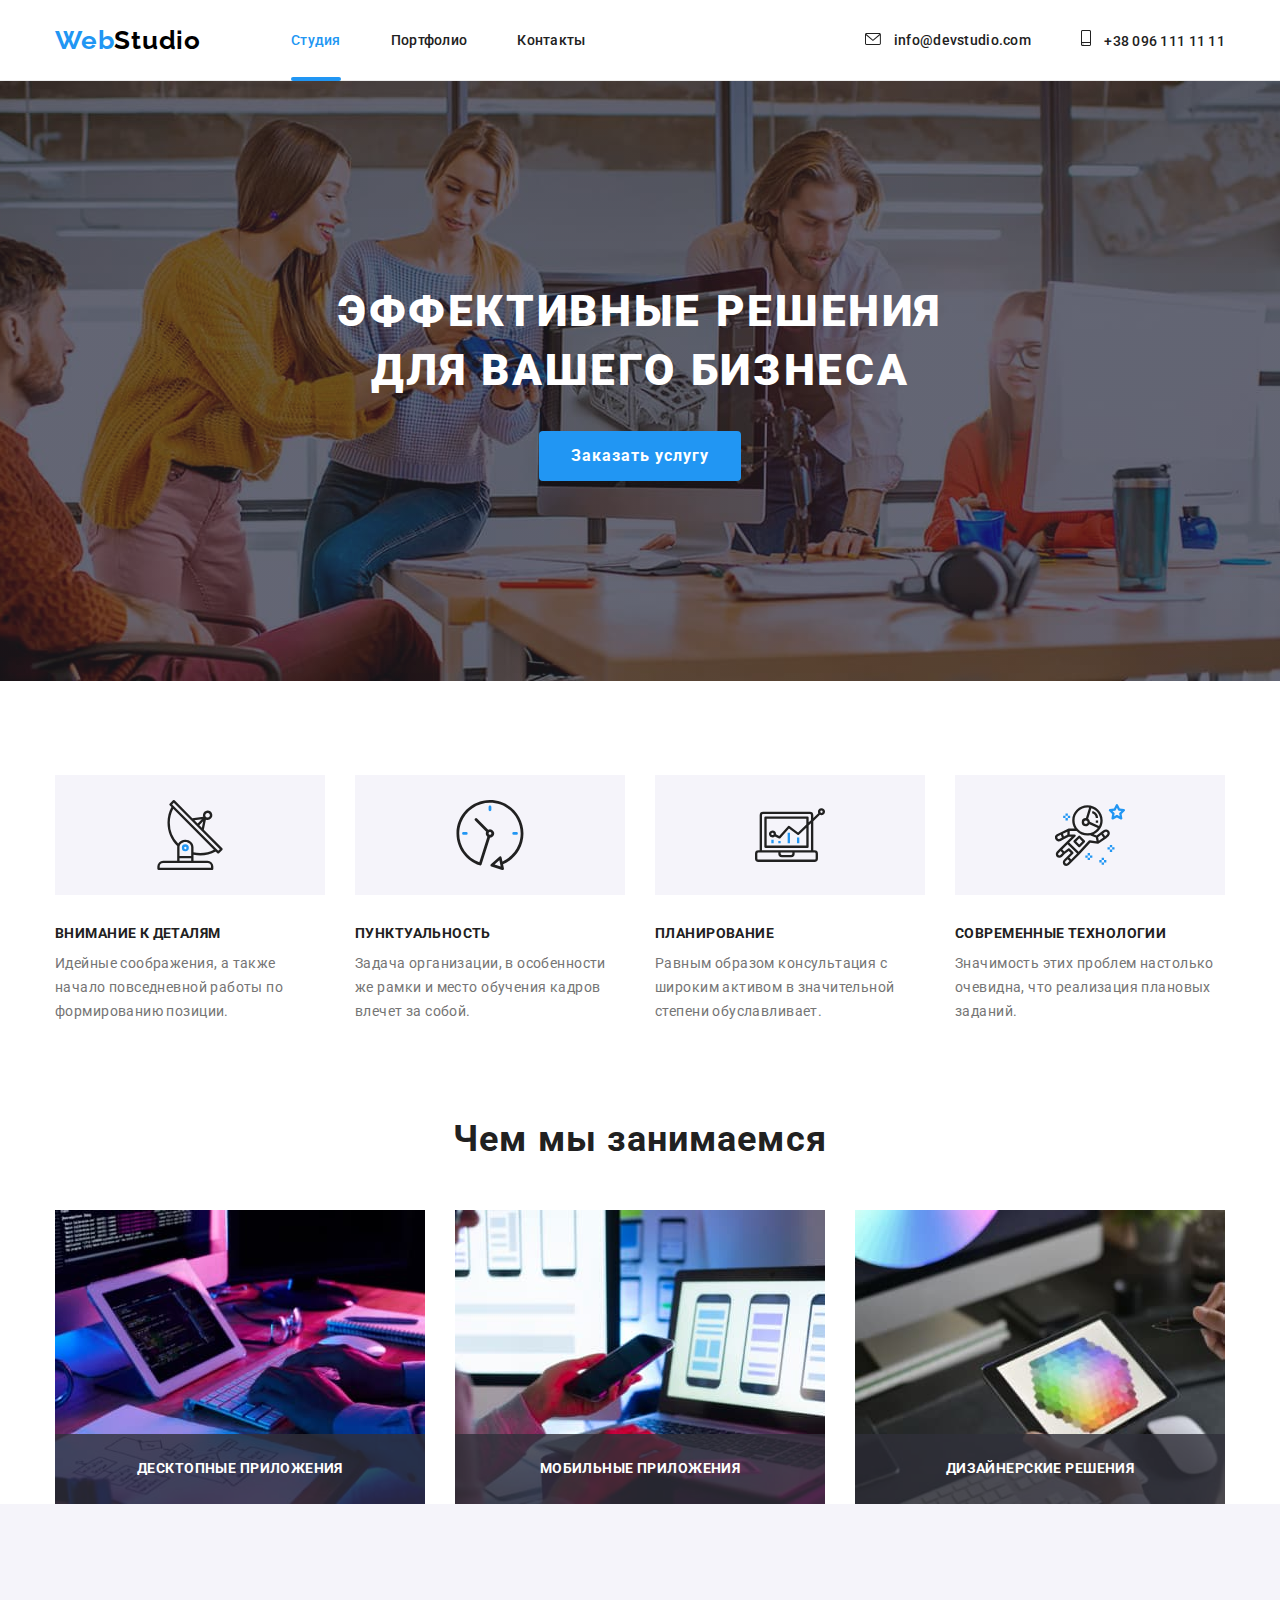
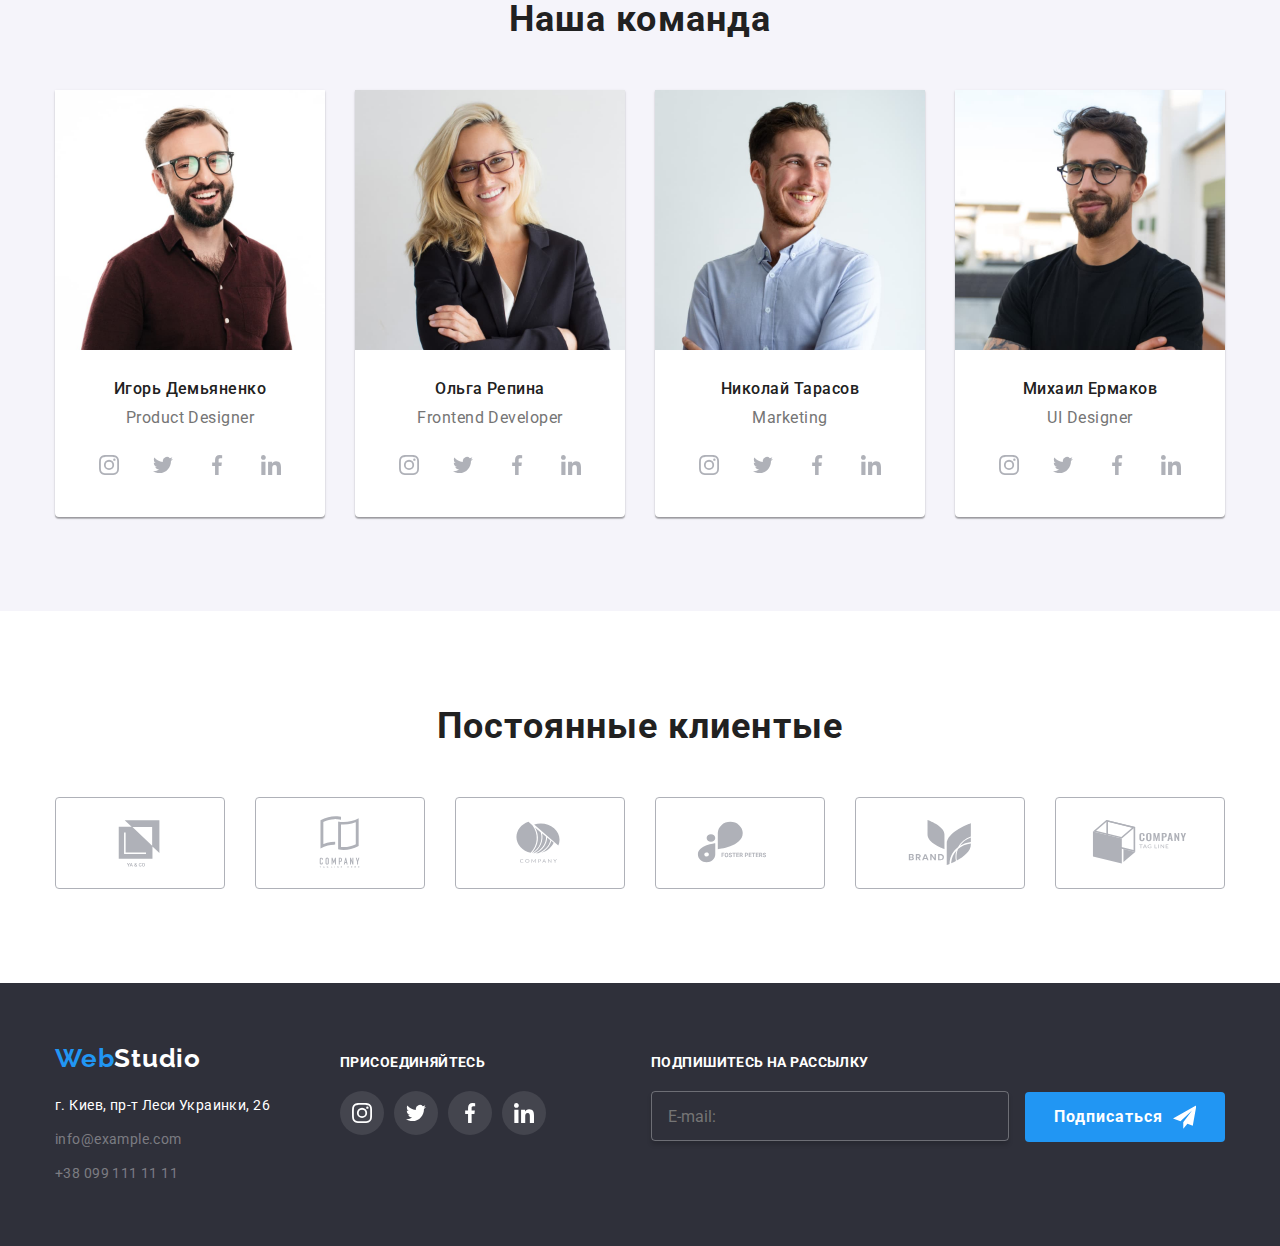
==== commit 1e808fcb: "+" ====
--- a/index.html
+++ b/index.html
@@ -21,7 +21,7 @@
                     <a class="logo" href="./index.html" lang="en">Web<span class="logo__color">Studio</span> </a>
                     <ul class="nav-list">
                         <li class="nav-list__item">
-                            <a href="" class="nav-list__link current">Студия</a>
+                            <a href="" class="nav-list__link nav-list__link--current">Студия</a>
                         </li>
                         <li class="nav-list__item">
                             <a href="./portfolio.html" class="nav-list__link">Портфолио</a>
--- a/css/main.min.css
+++ b/css/main.min.css
@@ -1 +1 @@
-:root{--primary-text-color: #757575;--title-text-color: #212121;--accent-color: #2196F3;--color-logo: #000000;--color-background: #2F303A;--color-footer-contact: #FFFFFF60;--background-button-member: #F5F4FA;--primary-color-white: #FFFFFF;--color-box-button: #188CEB}.visually-hidden{position:absolute;width:1px;height:1px;margin:-1px;padding:0;overflow:hidden;border:0;clip:rect(0 0 0 0)}h1,h2,h3,h4,h5,h6,p{margin-top:0;margin-bottom:0}body{font-family:roboto,sans-serif;min-width:1200px}ul{list-style:none;padding:0;margin:0}img{display:block;max-width:100%;height:auto}.section{padding-top:94px;padding-bottom:94px}.container{width:1200px;padding:0 15px;margin:0 auto}.backdrop{position:fixed;top:0;left:0;width:100%;height:100%;background-color:rgba(0,0,0,.2);opacity:1;-webkit-transition:opacity 250ms cubic-bezier(0.4, 0, 0.2, 1);transition:opacity 250ms cubic-bezier(0.4, 0, 0.2, 1)}.backdrop.is-hidden{opacity:0;pointer-events:none}.modal{position:absolute;left:50%;top:50%;-webkit-transform:translate(-50%, -50%) scale(1);transform:translate(-50%, -50%) scale(1);width:528px;height:581px;padding:40px;-webkit-box-shadow:0px 1px 3px rgba(0,0,0,.12),0px 1px 1px rgba(0,0,0,.14),0px 2px 1px rgba(0,0,0,.2);box-shadow:0px 1px 3px rgba(0,0,0,.12),0px 1px 1px rgba(0,0,0,.14),0px 2px 1px rgba(0,0,0,.2);border-radius:4px;background-color:var(--primary-color-white);-webkit-transition:-webkit-transform 250ms cubic-bezier(0.4, 0, 0.2, 1);transition:-webkit-transform 250ms cubic-bezier(0.4, 0, 0.2, 1);transition:transform 250ms cubic-bezier(0.4, 0, 0.2, 1);transition:transform 250ms cubic-bezier(0.4, 0, 0.2, 1), -webkit-transform 250ms cubic-bezier(0.4, 0, 0.2, 1)}.backdrop.is-hidden .modal{-webkit-transform:translate(-50%, -50%) scale(1.2);transform:translate(-50%, -50%) scale(1.2)}.modal-title{font-size:20px;line-height:1.15;text-align:center;letter-spacing:.03em;color:var(--title-text-color);margin-bottom:12px}.modal-item:not(:last-child){margin-bottom:10px}.modal-item:last-child{margin-bottom:20px}.modal-label{position:relative;display:-webkit-box;display:-ms-flexbox;display:flex;-webkit-box-orient:vertical;-webkit-box-direction:normal;-ms-flex-direction:column;flex-direction:column;font-size:12px;line-height:1.17;letter-spacing:.01em;color:var(--primary-text-color)}.modal-label:focus-within .modal-button-icon{fill:var(--accent-color)}.modal-button-icon{position:absolute;left:12px;bottom:11px;fill:var(--title-text-color)}.modal-input{height:40px;border:1px solid rgba(33,33,33,.2);border-radius:4px;outline:none;padding:11px;padding-left:40px;margin-top:4px}.modal-input:focus{border-color:var(--accent-color)}.modal-textarea{height:120px;border:1px solid rgba(33,33,33,.2);border-radius:4px;padding:12px 16px;resize:none;outline:none;margin-top:4px}.modal-textarea:focus{border-color:var(--accent-color)}.modal-item textarea::-webkit-input-placeholder{font-size:14px;line-height:1.14;letter-spacing:.01em;color:rgba(117,117,117,.5)}.modal-item textarea::-moz-placeholder{font-size:14px;line-height:1.14;letter-spacing:.01em;color:rgba(117,117,117,.5)}.modal-item textarea:-ms-input-placeholder{font-size:14px;line-height:1.14;letter-spacing:.01em;color:rgba(117,117,117,.5)}.modal-item textarea::-ms-input-placeholder{font-size:14px;line-height:1.14;letter-spacing:.01em;color:rgba(117,117,117,.5)}.modal-item textarea::placeholder{font-size:14px;line-height:1.14;letter-spacing:.01em;color:rgba(117,117,117,.5)}.modal-label-checkbox{position:relative;display:-webkit-box;display:-ms-flexbox;display:flex;-webkit-box-orient:horizontal;-webkit-box-direction:reverse;-ms-flex-direction:row-reverse;flex-direction:row-reverse;-webkit-box-pack:center;-ms-flex-pack:center;justify-content:center;-webkit-box-align:center;-ms-flex-align:center;align-items:center;margin-bottom:30px;margin-top:20px}.modal-checkbox{-webkit-appearance:none;-moz-appearance:none;appearance:none}.checkbox-icon{width:15px;height:15px;border:2px solid #000;border-radius:2px}.modal-checkbox:checked+.checkbox-icon{background-position:center;border:rgba(0,0,0,0);background-color:var(--accent-color);background-image:url(../images/icon/icon-check2.svg);background-origin:border-box;background-repeat:no-repeat}.checkbox-span{font-size:14px;line-height:1.71;letter-spacing:.03em;color:var(--primary-text-color);margin-left:10px}.modal_link{font-size:14px;line-height:1.71;letter-spacing:.03em;color:var(--accent-color);text-decoration:none;cursor:pointer;-webkit-transition:color 250ms cubic-bezier(0.4, 0, 0.2, 1);transition:color 250ms cubic-bezier(0.4, 0, 0.2, 1)}.modal_link:hover,.modal_link:focus{color:var(--color-box-button);text-decoration:underline}.modal-submit-wrapper{display:-webkit-box;display:-ms-flexbox;display:flex;-webkit-box-pack:center;-ms-flex-pack:center;justify-content:center}.modal-submit{font-family:"Roboto";font-style:normal;font-weight:700;font-size:16px;line-height:1.88;letter-spacing:.06em;padding:10px;width:200px;text-align:center;border:none;-webkit-transition:background-color 250ms cubic-bezier(0.4, 0, 0.2, 1);transition:background-color 250ms cubic-bezier(0.4, 0, 0.2, 1);color:var(--primary-color-white);background-color:var(--accent-color);border-radius:4px;cursor:pointer}.modal-submit:hover,.modal-submit:focus{background-color:var(--color-box-button)}.modal-button{position:absolute;right:8px;top:8px;padding:0;font-size:0;border-radius:50%;cursor:pointer;border:none;stroke-opacity:.1;-webkit-transition:background-color 250ms cubic-bezier(0.4, 0, 0.2, 1);transition:background-color 250ms cubic-bezier(0.4, 0, 0.2, 1)}.modal-button:hover,.modal-button:focus{fill:var(--accent-color)}.social-list{display:-webkit-box;display:-ms-flexbox;display:flex;-webkit-box-pack:center;-ms-flex-pack:center;justify-content:center;margin-top:16px}.social-list__item+.social-list__item{margin-left:10px}.social-list__link{display:-webkit-box;display:-ms-flexbox;display:flex;-webkit-box-align:center;-ms-flex-align:center;align-items:center;-webkit-box-pack:center;-ms-flex-pack:center;justify-content:center;width:44px;height:44px;background-color:rgba(0,0,0,0);border-radius:50%;-webkit-transition:background-color 250ms cubic-bezier(0.4, 0, 0.2, 1);transition:background-color 250ms cubic-bezier(0.4, 0, 0.2, 1)}.social-list__link:hover,.social-list__link:focus{background-color:var(--color-box-button)}.social-list__icon{fill:#afb1b8;-webkit-transition:fill 250ms cubic-bezier(0.4, 0, 0.2, 1);transition:fill 250ms cubic-bezier(0.4, 0, 0.2, 1)}.social-list__link:hover .social-list__icon,.social-list__link:focus .social-list__icon{fill:var(--primary-color-white)}.footer-container{display:-webkit-box;display:-ms-flexbox;display:flex;-webkit-box-align:baseline;-ms-flex-align:baseline;align-items:baseline}.footer-social{margin-left:70px}.footer-title{color:var(--primary-color-white);font-style:normal;font-weight:700;font-size:14px;line-height:1.17;text-transform:uppercase;letter-spacing:.03em}.footer-social-list{display:-webkit-box;display:-ms-flexbox;display:flex;-webkit-box-pack:center;-ms-flex-pack:center;justify-content:center;margin-top:20px}.footer-social-list__item+.footer-social-list__item{margin-left:10px}.footer-social-list__link{display:-webkit-box;display:-ms-flexbox;display:flex;-webkit-box-align:center;-ms-flex-align:center;align-items:center;-webkit-box-pack:center;-ms-flex-pack:center;justify-content:center;width:44px;height:44px;background-color:rgba(0,0,0,0);border-radius:50%;background-color:rgba(255,255,255,.1);-webkit-transition:background-color 250ms cubic-bezier(0.4, 0, 0.2, 1);transition:background-color 250ms cubic-bezier(0.4, 0, 0.2, 1)}.footer-social-list__link:hover,.footer-social-list__link:focus{background-color:var(--accent-color)}.footer-social-list__icon{fill:var(--primary-color-white)}.header{border-bottom:1px solid #ececec}.header__container{display:-webkit-box;display:-ms-flexbox;display:flex;-webkit-box-pack:center;-ms-flex-pack:center;justify-content:center}.logo{color:var(--accent-color);font-family:Raleway,cursive;font-weight:700;font-size:26px;line-height:1.17;text-decoration:none;text-transform:none;letter-spacing:.03em}.logo__color{color:var(--color-logo)}.navigation,.nav-list,.contact{display:-webkit-box;display:-ms-flexbox;display:flex;-webkit-box-align:center;-ms-flex-align:center;align-items:center}.nav-list{margin-left:90px}.nav-list__item{position:relative}.nav-list .nav-list__item+.nav-list__item{margin-left:50px}.nav-list__link{display:block;padding-top:32px;padding-bottom:32px}.contact{margin-left:auto}.contact__item+.contact__item{margin-left:50px}.nav-list__link,.contact__link{-webkit-transition:color 250ms cubic-bezier(0.4, 0, 0.2, 1);transition:color 250ms cubic-bezier(0.4, 0, 0.2, 1)}.current::after{content:"";position:absolute;left:0;bottom:-1px;display:block;width:100%;height:4px;border-radius:2px;background-color:var(--accent-color)}.nav-list .link.current{color:var(--accent-color)}.contact__link{color:var(--primary-text-color);font-weight:500;font-size:14px;line-height:1.17;text-decoration:none;text-transform:none;letter-spacing:.02em}.contact__icon{fill:currentColor;margin-right:10px}.nav-list__link,.contact__link{color:var(--title-text-color);font-weight:500;font-size:14px;line-height:1.17;text-decoration:none;text-transform:none;letter-spacing:.02em}.nav-list__link:hover,.nav-list__link:focus,.contact__link:hover,.contact__link:focus{color:var(--accent-color)}.contact__link.mail,.contact__link.phone{display:-webkit-box;display:-ms-flexbox;display:flex;-webkit-box-align:center;-ms-flex-align:center;align-items:center;color:var(--primary-text-color)}.contact__link.mail:hover,.contact__link.mail:focus,.contact__link.phone:hover,.contact__link.phone:focus{color:var(--accent-color)}.link.contact__link:focus,.link.contact__link::after{color:var(--accent-color);cursor:pointer;fill:currentColor;-webkit-transition:color 250ms cubic-bezier(0.4, 0, 0.2, 1);transition:color 250ms cubic-bezier(0.4, 0, 0.2, 1)}.box{margin-left:auto;margin-right:auto;display:-webkit-box;display:-ms-flexbox;display:flex;-webkit-box-orient:vertical;-webkit-box-direction:normal;-ms-flex-direction:column;flex-direction:column;-webkit-box-pack:center;-ms-flex-pack:center;justify-content:center;-webkit-box-align:center;-ms-flex-align:center;align-items:center;text-align:center;height:600px;max-width:1600px;background-image:-webkit-gradient(linear, left top, right top, from(rgba(47, 48, 58, 0.4)), to(rgba(47, 48, 58, 0.4))),url(../images/officebackground\ .jpg);background-image:linear-gradient(to right, rgba(47, 48, 58, 0.4), rgba(47, 48, 58, 0.4)),url(../images/officebackground\ .jpg);background-repeat:no-repeat;background-position:center;background-size:cover;background-color:#2f303a}.box-title{width:696px;margin-bottom:30px;color:var(--primary-color-white);font-weight:900;font-size:44px;line-height:1.36;text-align:center;text-transform:uppercase;letter-spacing:.06em}.box-button{display:-webkit-box;display:-ms-flexbox;display:flex;color:var(--primary-color-white);background-color:var(--accent-color);font-family:Roboto,sans-serif;font-weight:700;font-size:16px;line-height:1.88;letter-spacing:.06em;cursor:pointer;-webkit-transition:color 250ms cubic-bezier(0.4, 0, 0.2, 1);transition:color 250ms cubic-bezier(0.4, 0, 0.2, 1);border:0px;border-radius:4px;padding:10px 32px;border:rgba(0,0,0,0)}.box-button:hover,.box-button:focus{background-color:var(--color-box-button)}.benefits-list{display:-webkit-box;display:-ms-flexbox;display:flex}.benefits-list .benefits-list__item+.benefits-list__item{margin-left:30px}.benefits-list__link{width:270px;height:120px;background-color:#f5f4fa;margin-bottom:30px;display:-webkit-box;display:-ms-flexbox;display:flex;-webkit-box-align:center;-ms-flex-align:center;align-items:center;-webkit-box-pack:center;-ms-flex-pack:center;justify-content:center}.benefits-list__title{color:var(--title-text-color);font-weight:700;font-size:14px;line-height:1.17;text-transform:uppercase;letter-spacing:.03em;margin-bottom:10px}.benefits-list__text{color:var(--primary-text-color);font-size:14px;line-height:1.71;text-transform:none;letter-spacing:.03em;max-width:270px}.directions.section{padding-top:0;padding-bottom:0}.directions-title{color:var(--title-text-color);font-weight:700;font-size:36px;line-height:1.17;text-align:center;text-transform:none;letter-spacing:.03em}.directions-list{display:-webkit-box;display:-ms-flexbox;display:flex;padding-top:50px}.directions-list__item{position:relative}.directions-list__item+.directions-list__item{margin-left:30px}.directions-list__text{position:absolute;bottom:0;width:100%;height:70px;display:-webkit-box;display:-ms-flexbox;display:flex;-webkit-box-align:center;-ms-flex-align:center;align-items:center;-webkit-box-pack:center;-ms-flex-pack:center;justify-content:center;font-weight:700;font-size:14px;line-height:1.14;letter-spacing:.03em;text-transform:uppercase;color:var(--primary-color-white);background:rgba(47,48,58,.8)}.team{background-color:var(--background-button-member)}.team-title{color:var(--title-text-color);font-weight:700;font-size:36px;line-height:1.17;text-align:center;text-transform:none;letter-spacing:.03em}.team-list{display:-webkit-box;display:-ms-flexbox;display:flex;margin-top:50px}.team-list__item{background-color:var(--primary-color-white);-webkit-box-shadow:0px 1px 3px rgba(0,0,0,.12),0px 1px 1px rgba(0,0,0,.14),0px 2px 1px rgba(0,0,0,.2);box-shadow:0px 1px 3px rgba(0,0,0,.12),0px 1px 1px rgba(0,0,0,.14),0px 2px 1px rgba(0,0,0,.2);border-radius:0px 0px 4px 4px}.team-list__item+.team-list__item{margin-left:30px}.team-list__container{padding:30px 0}.team-list__name{color:var(--title-text-color);font-weight:500;font-size:16px;line-height:1.17;text-align:center;text-transform:none;letter-spacing:.03em}.team-list__position{margin-top:10px;color:var(--primary-text-color);font-size:16px;line-height:1.17;text-align:center;text-transform:none;letter-spacing:.03em}.clients-title{color:var(--title-text-color);font-weight:700;font-size:36px;line-height:1.17;text-align:center;text-transform:none;letter-spacing:.03em}.clients-list{display:-webkit-box;display:-ms-flexbox;display:flex;-webkit-box-pack:justify;-ms-flex-pack:justify;justify-content:space-between;margin-top:50px}.clients-list__item{width:170px;height:92px}.clients-list__link{width:100%;height:100%;border:1px solid #afb1b8;border-radius:4px;display:-webkit-box;display:-ms-flexbox;display:flex;-webkit-box-align:center;-ms-flex-align:center;align-items:center;-webkit-box-pack:center;-ms-flex-pack:center;justify-content:center;-webkit-transition:border-color 250ms cubic-bezier(0.4, 0, 0.2, 1);transition:border-color 250ms cubic-bezier(0.4, 0, 0.2, 1)}.clients-list__link:hover,.clients-list__link:focus{border-color:var(--color-box-button)}.clients-list__icon{fill:#afb1b8;-webkit-transition:fill 250ms cubic-bezier(0.4, 0, 0.2, 1);transition:fill 250ms cubic-bezier(0.4, 0, 0.2, 1)}.clients-list__link:hover .clients-list__icon,.clients-list__link:focus .clients-list__icon{fill:var(--color-box-button)}.footer{background-color:var(--color-background);padding:60px 0}.address{margin-top:20px}.address-list{display:-webkit-box;display:-ms-flexbox;display:flex;-webkit-box-orient:vertical;-webkit-box-direction:normal;-ms-flex-direction:column;flex-direction:column}.address-item+.address-item{margin-top:10px}.footer-logo{color:var(--accent-color);font-family:Raleway;font-weight:700;font-size:26px;line-height:1.17;text-decoration:none;text-transform:none;letter-spacing:.03em}.footer-color{color:var(--primary-color-white)}.footer-address{color:var(--primary-color-white);font-style:normal;font-size:14px;line-height:1.71;text-decoration:none;text-transform:none;letter-spacing:.03em}.footer-link{color:var(--color-footer-contact);font-style:normal;font-size:14px;line-height:1.71;text-decoration:none;text-transform:none;letter-spacing:.03em}.subscribe{margin-left:auto}.subscribe-title{font-weight:700;font-size:14px;line-height:1.14;letter-spacing:.03em;text-transform:uppercase;color:var(--primary-color-white)}.subscribe-form{margin-top:20px}.subscribe-input{width:358px;height:50px;border-radius:4px;padding:15px 16px;background-color:rgba(0,0,0,0);border:1px solid rgba(255,255,255,.3);-webkit-box-shadow:0px 4px 4px rgba(0,0,0,.15);box-shadow:0px 4px 4px rgba(0,0,0,.15);color:var(--primary-color-white)}.subscribe-button{display:-webkit-inline-box;display:-ms-inline-flexbox;display:inline-flex;-webkit-box-align:center;-ms-flex-align:center;align-items:center;font-family:Roboto,sans-serif;font-style:normal;font-weight:700;font-size:16px;line-height:1.88;letter-spacing:.06em;width:200px;height:50px;border-radius:4px;border:none;margin-left:12px;color:var(--primary-color-white);background-color:var(--accent-color);cursor:pointer;-webkit-transition:color 250ms cubic-bezier(0.4, 0, 0.2, 1);transition:color 250ms cubic-bezier(0.4, 0, 0.2, 1);padding:10px 29px}.subscribe-button:hover,.subscribe-button:focus{background-color:var(--color-box-button)}.subscribe-button-icon{margin-left:10px;fill:var(--primary-color-white)}.filter-list{display:-webkit-box;display:-ms-flexbox;display:flex;-webkit-box-pack:center;-ms-flex-pack:center;justify-content:center;margin-bottom:50px}.filter-list__item+.filter-list__item{margin-left:8px}.filter-list__button{margin:0 auto;border-radius:4px;padding:6px 22px;-webkit-transition-property:color;transition-property:color;font-family:Roboto,sans-serif;color:var(--title-text-color);background-color:var(--background-button-member);font-weight:500;font-size:16px;line-height:1.63;letter-spacing:.03em;text-align:center;cursor:pointer;text-transform:none;font-family:inherit;border:rgba(0,0,0,0);-webkit-box-shadow:0px 3px 1px rgba(0,0,0,.1),0px 1px 2px rgba(0,0,0,.08),0px 2px 2px rgba(0,0,0,.12);box-shadow:0px 3px 1px rgba(0,0,0,.1),0px 1px 2px rgba(0,0,0,.08),0px 2px 2px rgba(0,0,0,.12);border-radius:4px;-webkit-transition:background-color 250ms cubic-bezier(0.4, 0, 0.2, 1),color 250ms cubic-bezier(0.4, 0, 0.2, 1),-webkit-box-shadow 250ms cubic-bezier(0.4, 0, 0.2, 1);transition:background-color 250ms cubic-bezier(0.4, 0, 0.2, 1),color 250ms cubic-bezier(0.4, 0, 0.2, 1),-webkit-box-shadow 250ms cubic-bezier(0.4, 0, 0.2, 1);transition:background-color 250ms cubic-bezier(0.4, 0, 0.2, 1),color 250ms cubic-bezier(0.4, 0, 0.2, 1),box-shadow 250ms cubic-bezier(0.4, 0, 0.2, 1);transition:background-color 250ms cubic-bezier(0.4, 0, 0.2, 1),color 250ms cubic-bezier(0.4, 0, 0.2, 1),box-shadow 250ms cubic-bezier(0.4, 0, 0.2, 1),-webkit-box-shadow 250ms cubic-bezier(0.4, 0, 0.2, 1)}.filter-list__button:hover,.filter-list__button:focus{background-color:var(--accent-color);color:var(--primary-color-white)}.projects-list{display:-webkit-box;display:-ms-flexbox;display:flex;-ms-flex-wrap:wrap;flex-wrap:wrap;margin:-15px}.projects-list__item{margin:15px;-ms-flex-preferred-size:calc((100% - 90px)/3);flex-basis:calc((100% - 90px)/3)}.projects-list__link{text-transform:none;text-decoration:none}.projects-list__link:hover,.projects-list__link:focus{display:block;-webkit-box-shadow:0px 1px 1px rgba(0,0,0,.12),0px 4px 4px rgba(0,0,0,.06),1px 4px 6px rgba(0,0,0,.16);box-shadow:0px 1px 1px rgba(0,0,0,.12),0px 4px 4px rgba(0,0,0,.06),1px 4px 6px rgba(0,0,0,.16);-webkit-transition:background-color 250ms cubic-bezier(0.4, 0, 0.2, 1);transition:background-color 250ms cubic-bezier(0.4, 0, 0.2, 1)}.projects-list__overlay-text{position:absolute;bottom:0;width:100%;height:100%;display:block;padding:63px 24px;text-align:center;font-size:18px;line-height:1.56;letter-spacing:.03em;color:#fff;background-color:rgba(33,150,243,.9);-webkit-transition:-webkit-transform 250ms cubic-bezier(0.4, 0, 0.2, 1);transition:-webkit-transform 250ms cubic-bezier(0.4, 0, 0.2, 1);transition:transform 250ms cubic-bezier(0.4, 0, 0.2, 1);transition:transform 250ms cubic-bezier(0.4, 0, 0.2, 1), -webkit-transform 250ms cubic-bezier(0.4, 0, 0.2, 1);-webkit-transform:translateY(101%);transform:translateY(101%)}.projects-list__link:hover .projects-list__overlay-text,.projects-list__link:focus .projects-list__overlay-text{-webkit-transform:translateY(0%);transform:translateY(0%)}.projects-list__overlay{position:relative;overflow:hidden}.projects-list__container{padding:20px 24px;border-right:1px solid #ececec;border-bottom:1px solid #ececec;border-left:1px solid #ececec}.projects-list__title{color:var(--title-text-color);font-weight:700;font-size:18px;line-height:2;letter-spacing:.06em;text-transform:none;text-decoration:none;margin-bottom:4px}.projects-list__text{color:var(--primary-text-color);font-size:16px;line-height:1.88;letter-spacing:.03em;text-transform:none}/*# sourceMappingURL=main.min.css.map */+:root{--primary-text-color: #757575;--title-text-color: #212121;--accent-color: #2196F3;--color-logo: #000000;--color-background: #2F303A;--color-footer-contact: #FFFFFF60;--background-button-member: #F5F4FA;--primary-color-white: #FFFFFF;--color-box-button: #188CEB}.visually-hidden{position:absolute;width:1px;height:1px;margin:-1px;padding:0;overflow:hidden;border:0;clip:rect(0 0 0 0)}h1,h2,h3,h4,h5,h6,p{margin-top:0;margin-bottom:0}body{font-family:roboto,sans-serif;min-width:1200px}ul{list-style:none;padding:0;margin:0}img{display:block;max-width:100%;height:auto}.section{padding-top:94px;padding-bottom:94px}.container{width:1200px;padding:0 15px;margin:0 auto}.backdrop{position:fixed;top:0;left:0;width:100%;height:100%;background-color:rgba(0,0,0,.2);opacity:1;-webkit-transition:opacity 250ms cubic-bezier(0.4, 0, 0.2, 1);transition:opacity 250ms cubic-bezier(0.4, 0, 0.2, 1)}.backdrop.is-hidden{opacity:0;pointer-events:none}.modal{position:absolute;left:50%;top:50%;-webkit-transform:translate(-50%, -50%) scale(1);transform:translate(-50%, -50%) scale(1);width:528px;height:581px;padding:40px;-webkit-box-shadow:0px 1px 3px rgba(0,0,0,.12),0px 1px 1px rgba(0,0,0,.14),0px 2px 1px rgba(0,0,0,.2);box-shadow:0px 1px 3px rgba(0,0,0,.12),0px 1px 1px rgba(0,0,0,.14),0px 2px 1px rgba(0,0,0,.2);border-radius:4px;background-color:var(--primary-color-white);-webkit-transition:-webkit-transform 250ms cubic-bezier(0.4, 0, 0.2, 1);transition:-webkit-transform 250ms cubic-bezier(0.4, 0, 0.2, 1);transition:transform 250ms cubic-bezier(0.4, 0, 0.2, 1);transition:transform 250ms cubic-bezier(0.4, 0, 0.2, 1), -webkit-transform 250ms cubic-bezier(0.4, 0, 0.2, 1)}.backdrop.is-hidden .modal{-webkit-transform:translate(-50%, -50%) scale(1.2);transform:translate(-50%, -50%) scale(1.2)}.modal-title{font-size:20px;line-height:1.15;text-align:center;letter-spacing:.03em;color:var(--title-text-color);margin-bottom:12px}.modal-item:not(:last-child){margin-bottom:10px}.modal-item:last-child{margin-bottom:20px}.modal-label{position:relative;display:-webkit-box;display:-ms-flexbox;display:flex;-webkit-box-orient:vertical;-webkit-box-direction:normal;-ms-flex-direction:column;flex-direction:column;font-size:12px;line-height:1.17;letter-spacing:.01em;color:var(--primary-text-color)}.modal-label:focus-within .modal-button-icon{fill:var(--accent-color)}.modal-button-icon{position:absolute;left:12px;bottom:11px;fill:var(--title-text-color)}.modal-input{height:40px;border:1px solid rgba(33,33,33,.2);border-radius:4px;outline:none;padding:11px;padding-left:40px;margin-top:4px}.modal-input:focus{border-color:var(--accent-color)}.modal-textarea{height:120px;border:1px solid rgba(33,33,33,.2);border-radius:4px;padding:12px 16px;resize:none;outline:none;margin-top:4px}.modal-textarea:focus{border-color:var(--accent-color)}.modal-item textarea::-webkit-input-placeholder{font-size:14px;line-height:1.14;letter-spacing:.01em;color:rgba(117,117,117,.5)}.modal-item textarea::-moz-placeholder{font-size:14px;line-height:1.14;letter-spacing:.01em;color:rgba(117,117,117,.5)}.modal-item textarea:-ms-input-placeholder{font-size:14px;line-height:1.14;letter-spacing:.01em;color:rgba(117,117,117,.5)}.modal-item textarea::-ms-input-placeholder{font-size:14px;line-height:1.14;letter-spacing:.01em;color:rgba(117,117,117,.5)}.modal-item textarea::placeholder{font-size:14px;line-height:1.14;letter-spacing:.01em;color:rgba(117,117,117,.5)}.modal-label-checkbox{position:relative;display:-webkit-box;display:-ms-flexbox;display:flex;-webkit-box-orient:horizontal;-webkit-box-direction:reverse;-ms-flex-direction:row-reverse;flex-direction:row-reverse;-webkit-box-pack:center;-ms-flex-pack:center;justify-content:center;-webkit-box-align:center;-ms-flex-align:center;align-items:center;margin-bottom:30px;margin-top:20px}.modal-checkbox{-webkit-appearance:none;-moz-appearance:none;appearance:none}.checkbox-icon{width:15px;height:15px;border:2px solid #000;border-radius:2px}.modal-checkbox:checked+.checkbox-icon{background-position:center;border:rgba(0,0,0,0);background-color:var(--accent-color);background-image:url(../images/icon/icon-check2.svg);background-origin:border-box;background-repeat:no-repeat}.checkbox-span{font-size:14px;line-height:1.71;letter-spacing:.03em;color:var(--primary-text-color);margin-left:10px}.modal_link{font-size:14px;line-height:1.71;letter-spacing:.03em;color:var(--accent-color);text-decoration:none;cursor:pointer;-webkit-transition:color 250ms cubic-bezier(0.4, 0, 0.2, 1);transition:color 250ms cubic-bezier(0.4, 0, 0.2, 1)}.modal_link:hover,.modal_link:focus{color:var(--color-box-button);text-decoration:underline}.modal-submit-wrapper{display:-webkit-box;display:-ms-flexbox;display:flex;-webkit-box-pack:center;-ms-flex-pack:center;justify-content:center}.modal-submit{font-family:"Roboto";font-style:normal;font-weight:700;font-size:16px;line-height:1.88;letter-spacing:.06em;padding:10px;width:200px;text-align:center;border:none;-webkit-transition:background-color 250ms cubic-bezier(0.4, 0, 0.2, 1);transition:background-color 250ms cubic-bezier(0.4, 0, 0.2, 1);color:var(--primary-color-white);background-color:var(--accent-color);border-radius:4px;cursor:pointer}.modal-submit:hover,.modal-submit:focus{background-color:var(--color-box-button)}.modal-button{position:absolute;right:8px;top:8px;padding:0;font-size:0;border-radius:50%;cursor:pointer;border:none;stroke-opacity:.1;-webkit-transition:background-color 250ms cubic-bezier(0.4, 0, 0.2, 1);transition:background-color 250ms cubic-bezier(0.4, 0, 0.2, 1)}.modal-button:hover,.modal-button:focus{fill:var(--accent-color)}.social-list{display:-webkit-box;display:-ms-flexbox;display:flex;-webkit-box-pack:center;-ms-flex-pack:center;justify-content:center;margin-top:16px}.social-list__item+.social-list__item{margin-left:10px}.social-list__link{display:-webkit-box;display:-ms-flexbox;display:flex;-webkit-box-align:center;-ms-flex-align:center;align-items:center;-webkit-box-pack:center;-ms-flex-pack:center;justify-content:center;width:44px;height:44px;background-color:rgba(0,0,0,0);border-radius:50%;-webkit-transition:background-color 250ms cubic-bezier(0.4, 0, 0.2, 1);transition:background-color 250ms cubic-bezier(0.4, 0, 0.2, 1)}.social-list__link:hover,.social-list__link:focus{background-color:var(--color-box-button)}.social-list__icon{fill:#afb1b8;-webkit-transition:fill 250ms cubic-bezier(0.4, 0, 0.2, 1);transition:fill 250ms cubic-bezier(0.4, 0, 0.2, 1)}.social-list__link:hover .social-list__icon,.social-list__link:focus .social-list__icon{fill:var(--primary-color-white)}.footer-container{display:-webkit-box;display:-ms-flexbox;display:flex;-webkit-box-align:baseline;-ms-flex-align:baseline;align-items:baseline}.footer-social{margin-left:70px}.footer-title{color:var(--primary-color-white);font-style:normal;font-weight:700;font-size:14px;line-height:1.17;text-transform:uppercase;letter-spacing:.03em}.footer-social-list{display:-webkit-box;display:-ms-flexbox;display:flex;-webkit-box-pack:center;-ms-flex-pack:center;justify-content:center;margin-top:20px}.footer-social-list__item+.footer-social-list__item{margin-left:10px}.footer-social-list__link{display:-webkit-box;display:-ms-flexbox;display:flex;-webkit-box-align:center;-ms-flex-align:center;align-items:center;-webkit-box-pack:center;-ms-flex-pack:center;justify-content:center;width:44px;height:44px;background-color:rgba(0,0,0,0);border-radius:50%;background-color:rgba(255,255,255,.1);-webkit-transition:background-color 250ms cubic-bezier(0.4, 0, 0.2, 1);transition:background-color 250ms cubic-bezier(0.4, 0, 0.2, 1)}.footer-social-list__link:hover,.footer-social-list__link:focus{background-color:var(--accent-color)}.footer-social-list__icon{fill:var(--primary-color-white)}.header{border-bottom:1px solid #ececec}.header__container{display:-webkit-box;display:-ms-flexbox;display:flex;-webkit-box-pack:center;-ms-flex-pack:center;justify-content:center}.logo{color:var(--accent-color);font-family:Raleway,cursive;font-weight:700;font-size:26px;line-height:1.17;text-decoration:none;text-transform:none;letter-spacing:.03em}.logo__color{color:var(--color-logo)}.navigation,.nav-list,.contact{display:-webkit-box;display:-ms-flexbox;display:flex;-webkit-box-align:center;-ms-flex-align:center;align-items:center}.nav-list{margin-left:90px}.nav-list__item{position:relative}.nav-list .nav-list__item+.nav-list__item{margin-left:50px}.nav-list__link{display:block;padding-top:32px;padding-bottom:32px}.contact{margin-left:auto}.contact__item+.contact__item{margin-left:50px}.nav-list__link,.contact__link{-webkit-transition:color 250ms cubic-bezier(0.4, 0, 0.2, 1);transition:color 250ms cubic-bezier(0.4, 0, 0.2, 1)}.nav-list__link--current::after{content:"";position:absolute;left:0;bottom:-1px;display:block;width:100%;height:4px;border-radius:2px;background-color:var(--accent-color)}.nav-list .nav-list__link--current{color:var(--accent-color)}.contact__link{color:var(--primary-text-color);font-weight:500;font-size:14px;line-height:1.17;text-decoration:none;text-transform:none;letter-spacing:.02em}.contact__icon{fill:currentColor;margin-right:10px}.nav-list__link,.contact__link{color:var(--title-text-color);font-weight:500;font-size:14px;line-height:1.17;text-decoration:none;text-transform:none;letter-spacing:.02em}.nav-list__link:hover,.nav-list__link:focus,.contact__link:hover,.contact__link:focus{color:var(--accent-color)}.contact__link.mail,.contact__link.phone{display:-webkit-box;display:-ms-flexbox;display:flex;-webkit-box-align:center;-ms-flex-align:center;align-items:center;color:var(--primary-text-color)}.contact__link.mail:hover,.contact__link.mail:focus,.contact__link.phone:hover,.contact__link.phone:focus{color:var(--accent-color)}.link.contact__link:focus,.link.contact__link::after{color:var(--accent-color);cursor:pointer;fill:currentColor;-webkit-transition:color 250ms cubic-bezier(0.4, 0, 0.2, 1);transition:color 250ms cubic-bezier(0.4, 0, 0.2, 1)}.box{margin-left:auto;margin-right:auto;display:-webkit-box;display:-ms-flexbox;display:flex;-webkit-box-orient:vertical;-webkit-box-direction:normal;-ms-flex-direction:column;flex-direction:column;-webkit-box-pack:center;-ms-flex-pack:center;justify-content:center;-webkit-box-align:center;-ms-flex-align:center;align-items:center;text-align:center;height:600px;max-width:1600px;background-image:-webkit-gradient(linear, left top, right top, from(rgba(47, 48, 58, 0.4)), to(rgba(47, 48, 58, 0.4))),url(../images/officebackground\ .jpg);background-image:linear-gradient(to right, rgba(47, 48, 58, 0.4), rgba(47, 48, 58, 0.4)),url(../images/officebackground\ .jpg);background-repeat:no-repeat;background-position:center;background-size:cover;background-color:#2f303a}.box-title{width:696px;margin-bottom:30px;color:var(--primary-color-white);font-weight:900;font-size:44px;line-height:1.36;text-align:center;text-transform:uppercase;letter-spacing:.06em}.box-button{display:-webkit-box;display:-ms-flexbox;display:flex;color:var(--primary-color-white);background-color:var(--accent-color);font-family:Roboto,sans-serif;font-weight:700;font-size:16px;line-height:1.88;letter-spacing:.06em;cursor:pointer;-webkit-transition:color 250ms cubic-bezier(0.4, 0, 0.2, 1);transition:color 250ms cubic-bezier(0.4, 0, 0.2, 1);border:0px;border-radius:4px;padding:10px 32px;border:rgba(0,0,0,0)}.box-button:hover,.box-button:focus{background-color:var(--color-box-button)}.benefits-list{display:-webkit-box;display:-ms-flexbox;display:flex}.benefits-list .benefits-list__item+.benefits-list__item{margin-left:30px}.benefits-list__link{width:270px;height:120px;background-color:#f5f4fa;margin-bottom:30px;display:-webkit-box;display:-ms-flexbox;display:flex;-webkit-box-align:center;-ms-flex-align:center;align-items:center;-webkit-box-pack:center;-ms-flex-pack:center;justify-content:center}.benefits-list__title{color:var(--title-text-color);font-weight:700;font-size:14px;line-height:1.17;text-transform:uppercase;letter-spacing:.03em;margin-bottom:10px}.benefits-list__text{color:var(--primary-text-color);font-size:14px;line-height:1.71;text-transform:none;letter-spacing:.03em;max-width:270px}.directions.section{padding-top:0;padding-bottom:0}.directions-title{color:var(--title-text-color);font-weight:700;font-size:36px;line-height:1.17;text-align:center;text-transform:none;letter-spacing:.03em}.directions-list{display:-webkit-box;display:-ms-flexbox;display:flex;padding-top:50px}.directions-list__item{position:relative}.directions-list__item+.directions-list__item{margin-left:30px}.directions-list__text{position:absolute;bottom:0;width:100%;height:70px;display:-webkit-box;display:-ms-flexbox;display:flex;-webkit-box-align:center;-ms-flex-align:center;align-items:center;-webkit-box-pack:center;-ms-flex-pack:center;justify-content:center;font-weight:700;font-size:14px;line-height:1.14;letter-spacing:.03em;text-transform:uppercase;color:var(--primary-color-white);background:rgba(47,48,58,.8)}.team{background-color:var(--background-button-member)}.team-title{color:var(--title-text-color);font-weight:700;font-size:36px;line-height:1.17;text-align:center;text-transform:none;letter-spacing:.03em}.team-list{display:-webkit-box;display:-ms-flexbox;display:flex;margin-top:50px}.team-list__item{background-color:var(--primary-color-white);-webkit-box-shadow:0px 1px 3px rgba(0,0,0,.12),0px 1px 1px rgba(0,0,0,.14),0px 2px 1px rgba(0,0,0,.2);box-shadow:0px 1px 3px rgba(0,0,0,.12),0px 1px 1px rgba(0,0,0,.14),0px 2px 1px rgba(0,0,0,.2);border-radius:0px 0px 4px 4px}.team-list__item+.team-list__item{margin-left:30px}.team-list__container{padding:30px 0}.team-list__name{color:var(--title-text-color);font-weight:500;font-size:16px;line-height:1.17;text-align:center;text-transform:none;letter-spacing:.03em}.team-list__position{margin-top:10px;color:var(--primary-text-color);font-size:16px;line-height:1.17;text-align:center;text-transform:none;letter-spacing:.03em}.clients-title{color:var(--title-text-color);font-weight:700;font-size:36px;line-height:1.17;text-align:center;text-transform:none;letter-spacing:.03em}.clients-list{display:-webkit-box;display:-ms-flexbox;display:flex;-webkit-box-pack:justify;-ms-flex-pack:justify;justify-content:space-between;margin-top:50px}.clients-list__item{width:170px;height:92px}.clients-list__link{width:100%;height:100%;border:1px solid #afb1b8;border-radius:4px;display:-webkit-box;display:-ms-flexbox;display:flex;-webkit-box-align:center;-ms-flex-align:center;align-items:center;-webkit-box-pack:center;-ms-flex-pack:center;justify-content:center;-webkit-transition:border-color 250ms cubic-bezier(0.4, 0, 0.2, 1);transition:border-color 250ms cubic-bezier(0.4, 0, 0.2, 1)}.clients-list__link:hover,.clients-list__link:focus{border-color:var(--color-box-button)}.clients-list__icon{fill:#afb1b8;-webkit-transition:fill 250ms cubic-bezier(0.4, 0, 0.2, 1);transition:fill 250ms cubic-bezier(0.4, 0, 0.2, 1)}.clients-list__link:hover .clients-list__icon,.clients-list__link:focus .clients-list__icon{fill:var(--color-box-button)}.footer{background-color:var(--color-background);padding:60px 0}.address{margin-top:20px}.address-list{display:-webkit-box;display:-ms-flexbox;display:flex;-webkit-box-orient:vertical;-webkit-box-direction:normal;-ms-flex-direction:column;flex-direction:column}.address-item+.address-item{margin-top:10px}.footer-logo{color:var(--accent-color);font-family:Raleway;font-weight:700;font-size:26px;line-height:1.17;text-decoration:none;text-transform:none;letter-spacing:.03em}.footer-color{color:var(--primary-color-white)}.footer-address{color:var(--primary-color-white);font-style:normal;font-size:14px;line-height:1.71;text-decoration:none;text-transform:none;letter-spacing:.03em}.footer-link{color:var(--color-footer-contact);font-style:normal;font-size:14px;line-height:1.71;text-decoration:none;text-transform:none;letter-spacing:.03em}.subscribe{margin-left:auto}.subscribe-title{font-weight:700;font-size:14px;line-height:1.14;letter-spacing:.03em;text-transform:uppercase;color:var(--primary-color-white)}.subscribe-form{margin-top:20px}.subscribe-input{width:358px;height:50px;border-radius:4px;padding:15px 16px;background-color:rgba(0,0,0,0);border:1px solid rgba(255,255,255,.3);-webkit-box-shadow:0px 4px 4px rgba(0,0,0,.15);box-shadow:0px 4px 4px rgba(0,0,0,.15);color:var(--primary-color-white)}.subscribe-button{display:-webkit-inline-box;display:-ms-inline-flexbox;display:inline-flex;-webkit-box-align:center;-ms-flex-align:center;align-items:center;font-family:Roboto,sans-serif;font-style:normal;font-weight:700;font-size:16px;line-height:1.88;letter-spacing:.06em;width:200px;height:50px;border-radius:4px;border:none;margin-left:12px;color:var(--primary-color-white);background-color:var(--accent-color);cursor:pointer;-webkit-transition:color 250ms cubic-bezier(0.4, 0, 0.2, 1);transition:color 250ms cubic-bezier(0.4, 0, 0.2, 1);padding:10px 29px}.subscribe-button:hover,.subscribe-button:focus{background-color:var(--color-box-button)}.subscribe-button-icon{margin-left:10px;fill:var(--primary-color-white)}.filter-list{display:-webkit-box;display:-ms-flexbox;display:flex;-webkit-box-pack:center;-ms-flex-pack:center;justify-content:center;margin-bottom:50px}.filter-list__item+.filter-list__item{margin-left:8px}.filter-list__button{margin:0 auto;border-radius:4px;padding:6px 22px;-webkit-transition-property:color;transition-property:color;font-family:Roboto,sans-serif;color:var(--title-text-color);background-color:var(--background-button-member);font-weight:500;font-size:16px;line-height:1.63;letter-spacing:.03em;text-align:center;cursor:pointer;text-transform:none;font-family:inherit;border:rgba(0,0,0,0);-webkit-box-shadow:0px 3px 1px rgba(0,0,0,.1),0px 1px 2px rgba(0,0,0,.08),0px 2px 2px rgba(0,0,0,.12);box-shadow:0px 3px 1px rgba(0,0,0,.1),0px 1px 2px rgba(0,0,0,.08),0px 2px 2px rgba(0,0,0,.12);border-radius:4px;-webkit-transition:background-color 250ms cubic-bezier(0.4, 0, 0.2, 1),color 250ms cubic-bezier(0.4, 0, 0.2, 1),-webkit-box-shadow 250ms cubic-bezier(0.4, 0, 0.2, 1);transition:background-color 250ms cubic-bezier(0.4, 0, 0.2, 1),color 250ms cubic-bezier(0.4, 0, 0.2, 1),-webkit-box-shadow 250ms cubic-bezier(0.4, 0, 0.2, 1);transition:background-color 250ms cubic-bezier(0.4, 0, 0.2, 1),color 250ms cubic-bezier(0.4, 0, 0.2, 1),box-shadow 250ms cubic-bezier(0.4, 0, 0.2, 1);transition:background-color 250ms cubic-bezier(0.4, 0, 0.2, 1),color 250ms cubic-bezier(0.4, 0, 0.2, 1),box-shadow 250ms cubic-bezier(0.4, 0, 0.2, 1),-webkit-box-shadow 250ms cubic-bezier(0.4, 0, 0.2, 1)}.filter-list__button:hover,.filter-list__button:focus{background-color:var(--accent-color);color:var(--primary-color-white)}.projects-list{display:-webkit-box;display:-ms-flexbox;display:flex;-ms-flex-wrap:wrap;flex-wrap:wrap;margin:-15px}.projects-list__item{margin:15px;-ms-flex-preferred-size:calc((100% - 90px)/3);flex-basis:calc((100% - 90px)/3)}.projects-list__link{text-transform:none;text-decoration:none}.projects-list__link:hover,.projects-list__link:focus{display:block;-webkit-box-shadow:0px 1px 1px rgba(0,0,0,.12),0px 4px 4px rgba(0,0,0,.06),1px 4px 6px rgba(0,0,0,.16);box-shadow:0px 1px 1px rgba(0,0,0,.12),0px 4px 4px rgba(0,0,0,.06),1px 4px 6px rgba(0,0,0,.16);-webkit-transition:background-color 250ms cubic-bezier(0.4, 0, 0.2, 1);transition:background-color 250ms cubic-bezier(0.4, 0, 0.2, 1)}.projects-list__overlay-text{position:absolute;bottom:0;width:100%;height:100%;display:block;padding:63px 24px;text-align:center;font-size:18px;line-height:1.56;letter-spacing:.03em;color:#fff;background-color:rgba(33,150,243,.9);-webkit-transition:-webkit-transform 250ms cubic-bezier(0.4, 0, 0.2, 1);transition:-webkit-transform 250ms cubic-bezier(0.4, 0, 0.2, 1);transition:transform 250ms cubic-bezier(0.4, 0, 0.2, 1);transition:transform 250ms cubic-bezier(0.4, 0, 0.2, 1), -webkit-transform 250ms cubic-bezier(0.4, 0, 0.2, 1);-webkit-transform:translateY(101%);transform:translateY(101%)}.projects-list__link:hover .projects-list__overlay-text,.projects-list__link:focus .projects-list__overlay-text{-webkit-transform:translateY(0%);transform:translateY(0%)}.projects-list__overlay{position:relative;overflow:hidden}.projects-list__container{padding:20px 24px;border-right:1px solid #ececec;border-bottom:1px solid #ececec;border-left:1px solid #ececec}.projects-list__title{color:var(--title-text-color);font-weight:700;font-size:18px;line-height:2;letter-spacing:.06em;text-transform:none;text-decoration:none;margin-bottom:4px}.projects-list__text{color:var(--primary-text-color);font-size:16px;line-height:1.88;letter-spacing:.03em;text-transform:none}/*# sourceMappingURL=main.min.css.map */